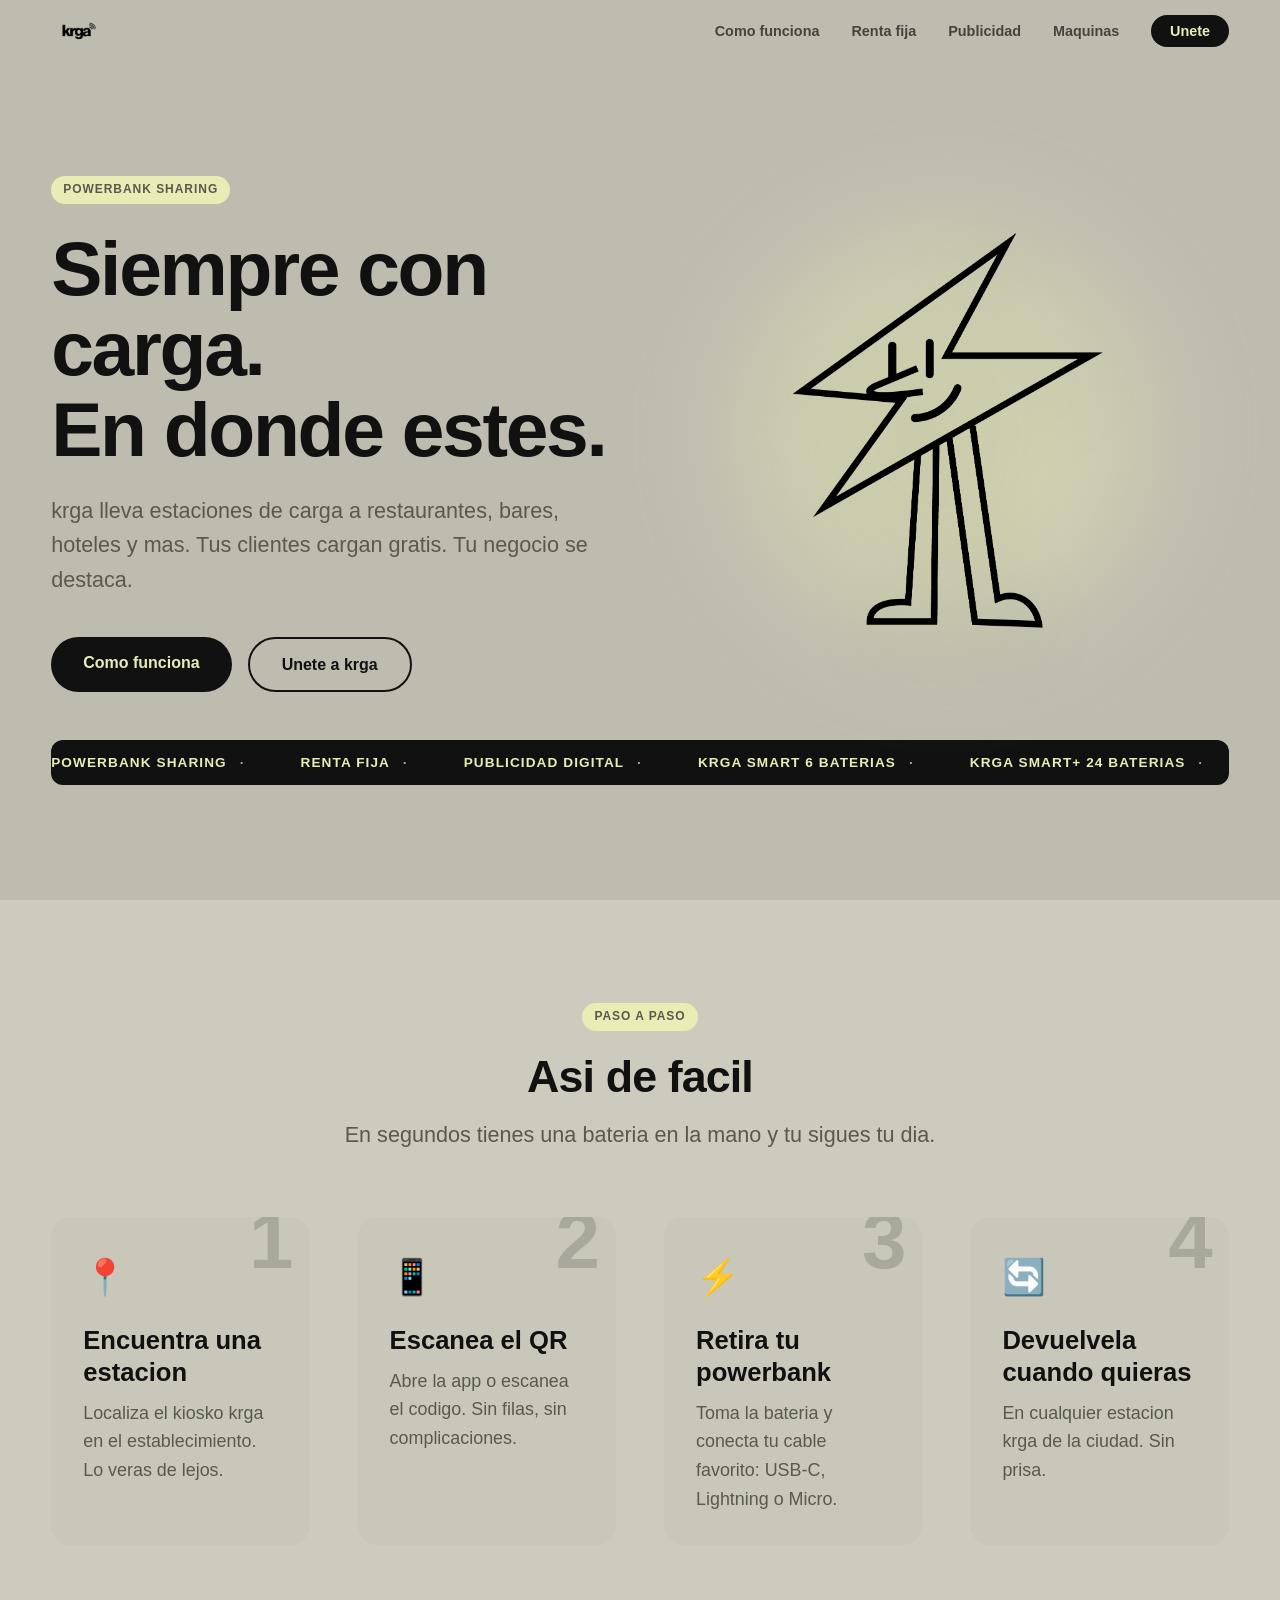
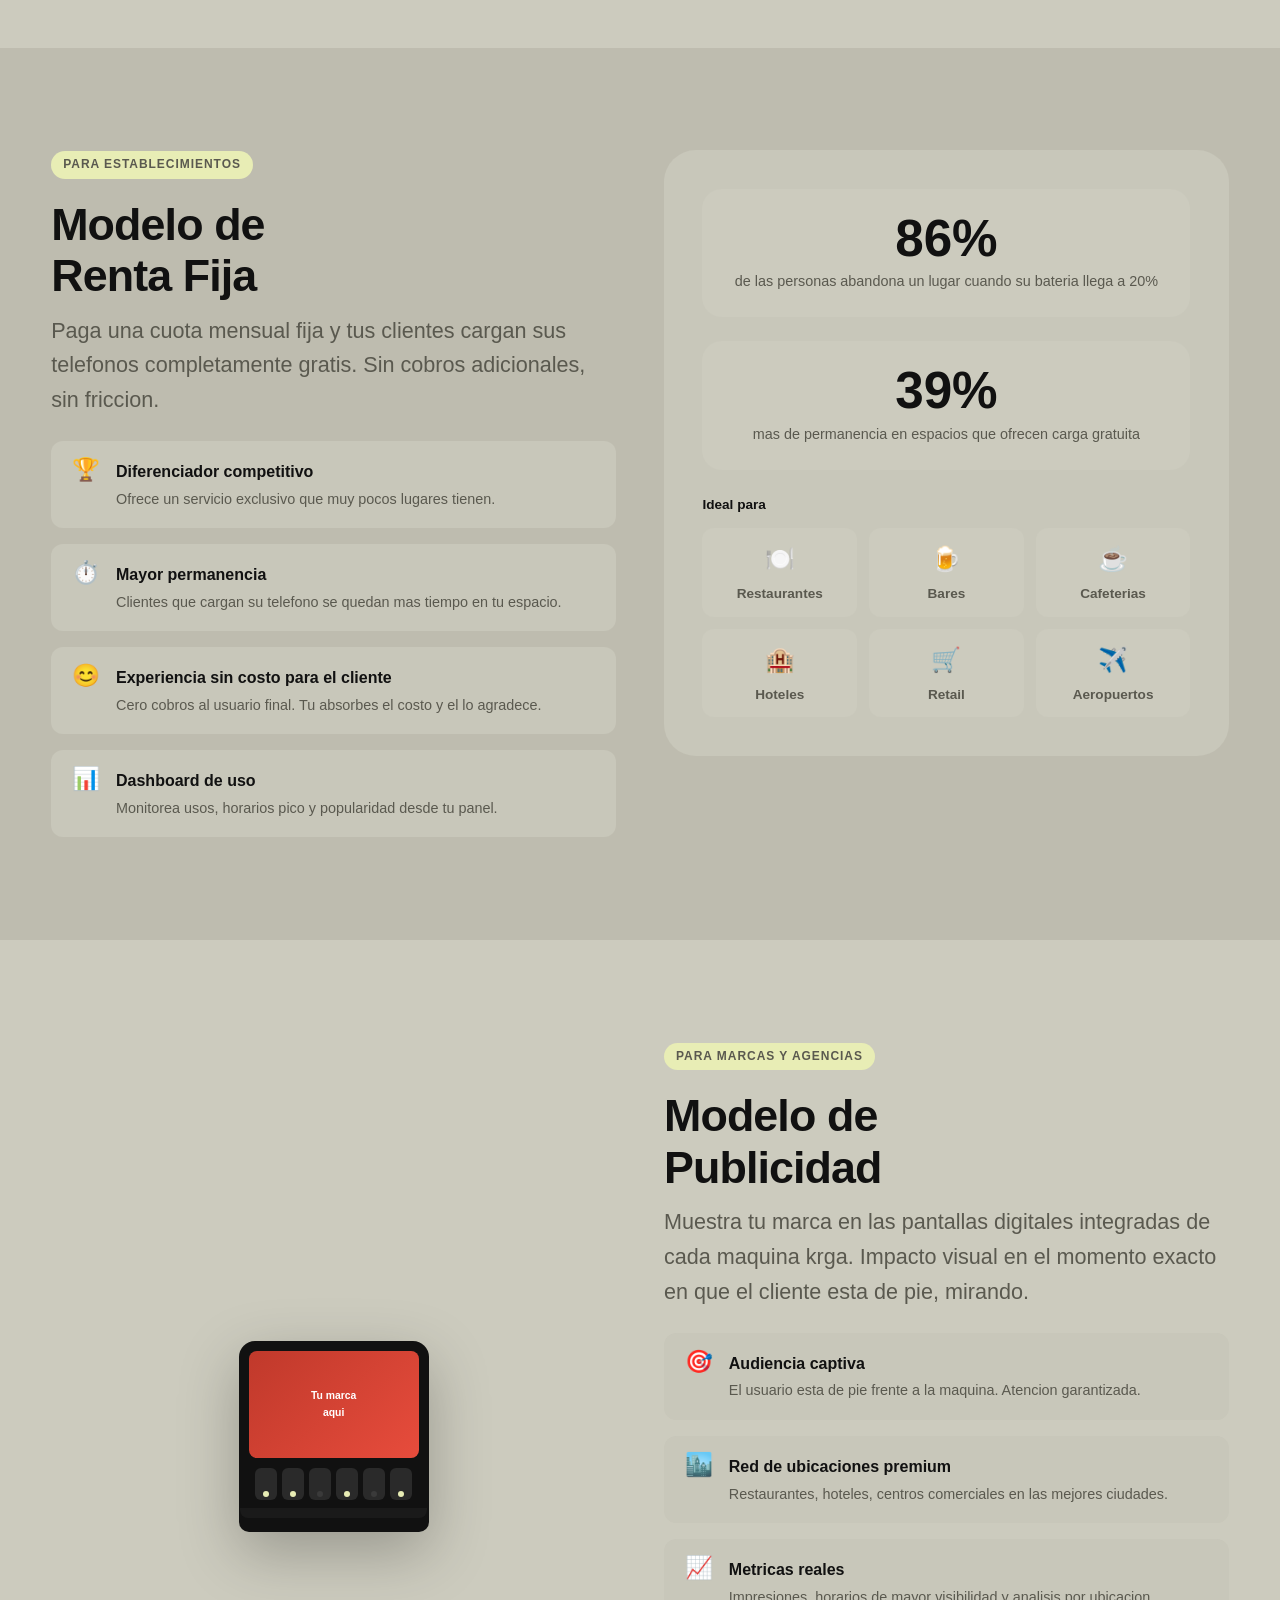
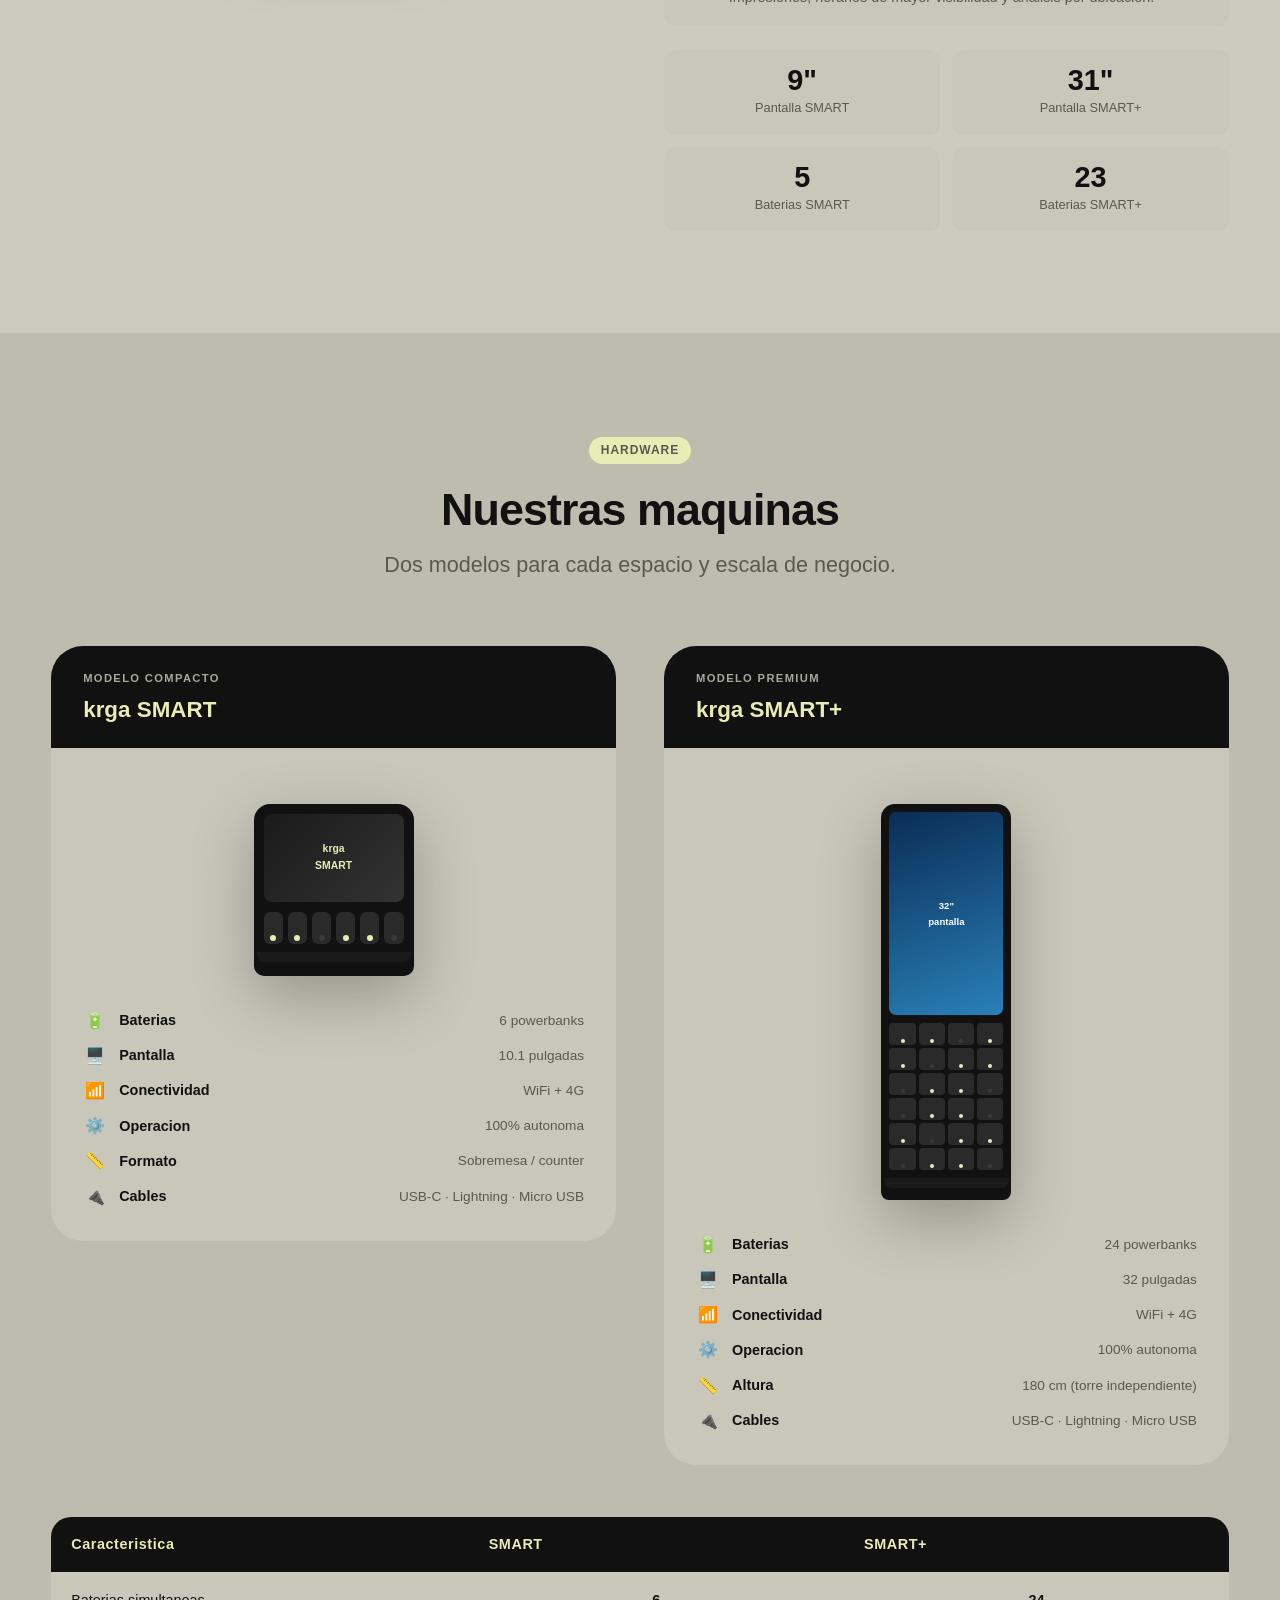
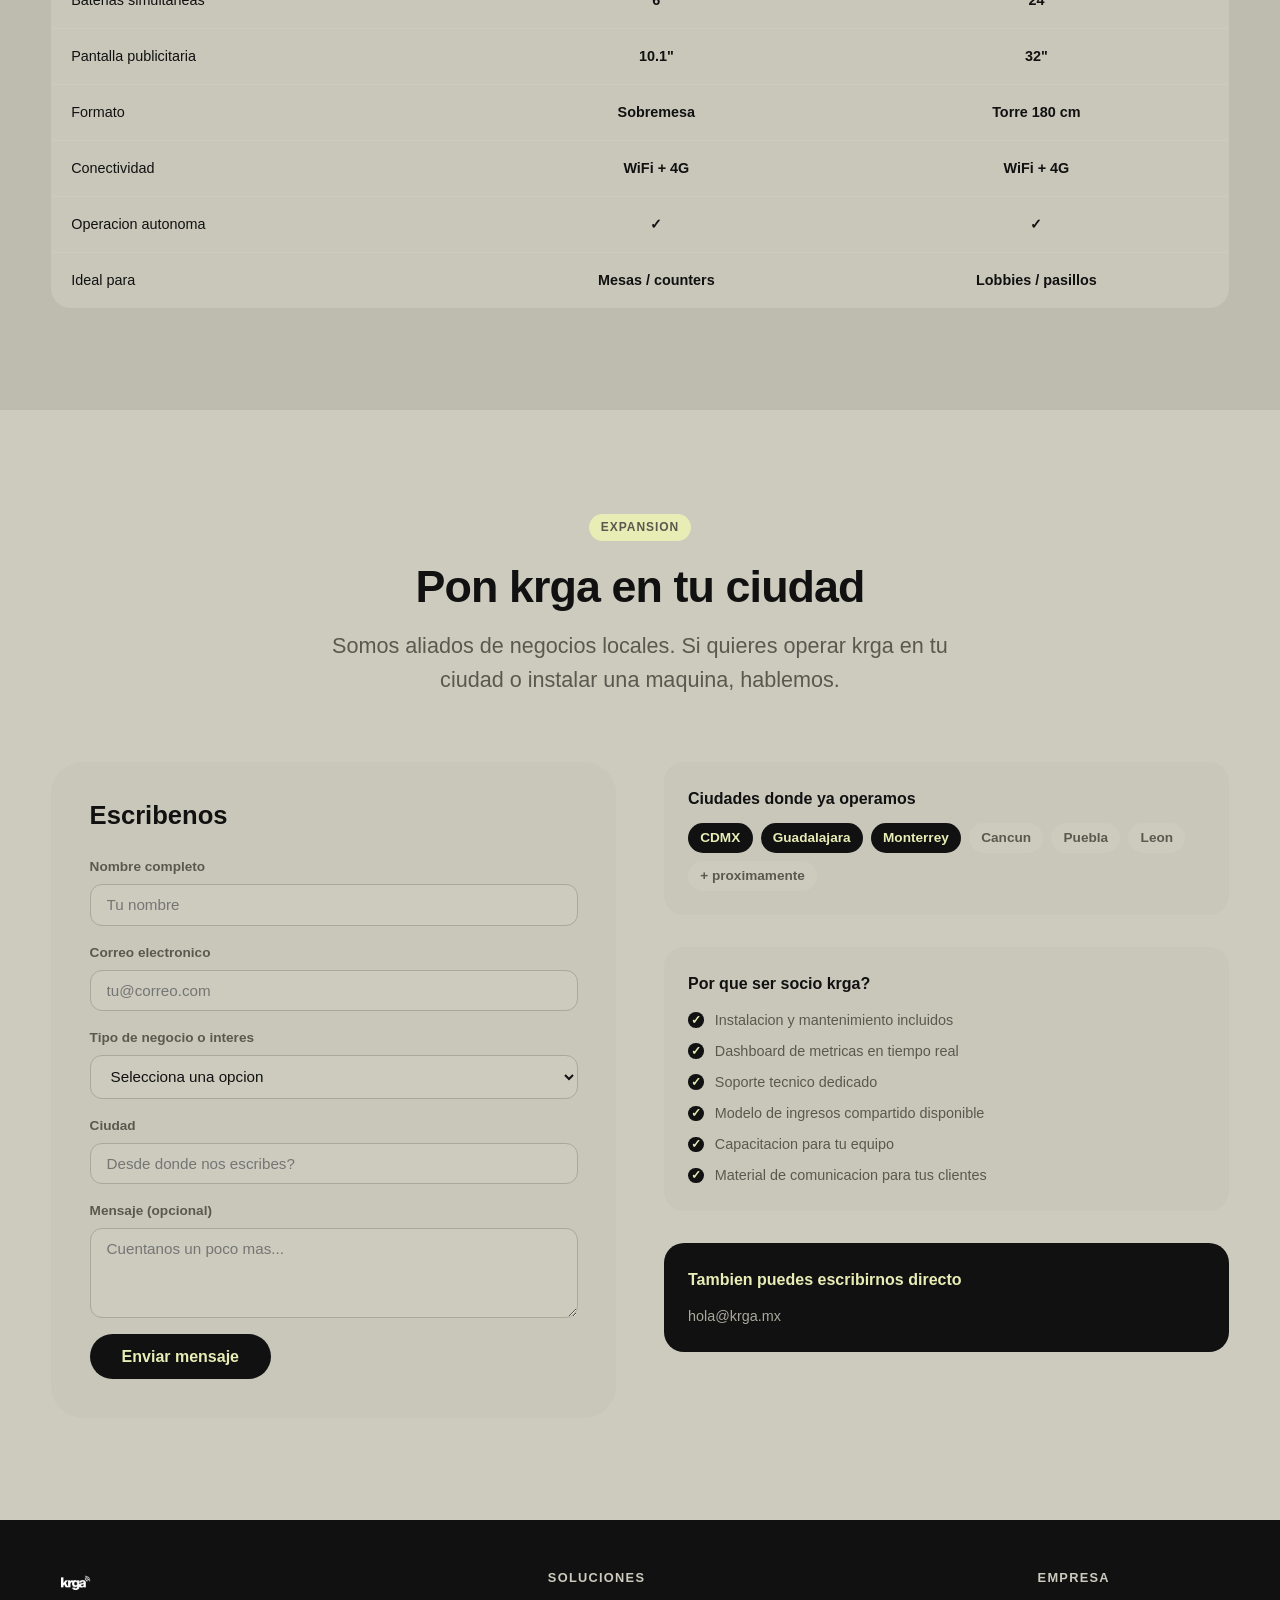
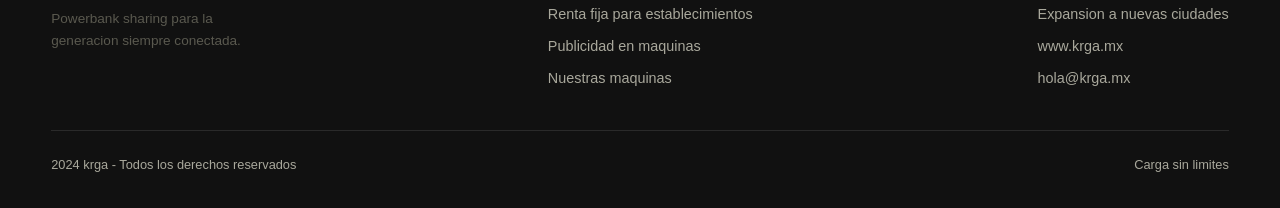
==== index.html @ fd37d7c6 "Initial launch: krga landing page with 6 sections Hero, Cómo funciona, Renta Fija, Publicidad, Máqui" ====
<!DOCTYPE html>
<html lang="es">
<head>
<meta charset="UTF-8">
<meta name="viewport" content="width=device-width, initial-scale=1.0">
<title>krga® — Carga sin límites</title>
<style>
/* ─── TOKENS ─────────────────────────────────────────── */
:root {
  --taupe:      #BEBCAF;
  --taupe-dk:   #A9A89C;
  --taupe-lt:   #CCCBBE;
  --taupe-card: #C8C7BA;
  --lime:       #E8EDB5;
  --black:      #111111;
  --white:      #FFFFFF;
  --muted:      #5A594F;

  --r-sm: 12px;
  --r-md: 20px;
  --r-lg: 32px;
  --gap:  clamp(1.5rem, 4vw, 3rem);
  --section-pad: clamp(4rem, 8vw, 8rem);
}

/* ─── RESET ──────────────────────────────────────────── */
*, *::before, *::after { box-sizing: border-box; margin: 0; padding: 0; }
html { scroll-behavior: smooth; }
body {
  font-family: 'Helvetica Neue', Arial, sans-serif;
  background: var(--taupe);
  color: var(--black);
  line-height: 1.6;
  overflow-x: hidden;
}
img { display: block; max-width: 100%; }
a  { color: inherit; text-decoration: none; }
ul { list-style: none; }

/* ─── TYPOGRAPHY ─────────────────────────────────────── */
h1 { font-size: clamp(2.6rem, 6vw, 5rem); font-weight: 900; letter-spacing: -0.03em; line-height: 1.05; }
h2 { font-size: clamp(1.8rem, 3.5vw, 3rem); font-weight: 800; letter-spacing: -0.02em; line-height: 1.15; }
h3 { font-size: clamp(1.2rem, 2vw, 1.6rem); font-weight: 700; line-height: 1.25; }
p  { font-size: clamp(1rem, 1.4vw, 1.15rem); color: var(--muted); }
.lead { font-size: clamp(1.1rem, 1.8vw, 1.35rem); color: var(--muted); max-width: 52ch; }

/* ─── UTILITIES ──────────────────────────────────────── */
.container { width: min(1180px, 92vw); margin-inline: auto; }
.tag {
  display: inline-block;
  padding: 0.35em 1em;
  border-radius: 999px;
  font-size: 0.75rem;
  font-weight: 700;
  letter-spacing: 0.08em;
  text-transform: uppercase;
  background: var(--lime);
  color: var(--muted);
  margin-bottom: 1.25rem;
}
.card {
  background: var(--taupe-card);
  border-radius: var(--r-md);
  padding: clamp(1.5rem, 3vw, 2.5rem);
}
.reveal {
  opacity: 0;
  transform: translateY(28px);
  transition: opacity .6s ease, transform .6s ease;
}
.reveal.visible { opacity: 1; transform: none; }

/* ─── NAVBAR ──────────────────────────────────────────── */
#nav {
  position: fixed; top: 0; left: 0; right: 0; z-index: 999;
  padding: 0.9rem 0;
  transition: background .35s, backdrop-filter .35s, box-shadow .35s;
}
#nav.scrolled {
  background: rgba(190, 188, 175, 0.85);
  backdrop-filter: blur(14px);
  box-shadow: 0 2px 20px rgba(0,0,0,.09);
}
.nav-inner {
  display: flex; align-items: center; justify-content: space-between;
}
.nav-logo img { height: 32px; }
.nav-links {
  display: flex; gap: 2rem; align-items: center;
}
.nav-links a {
  font-size: 0.9rem; font-weight: 600;
  color: var(--black); opacity: .7;
  transition: opacity .2s;
}
.nav-links a:hover { opacity: 1; }
.nav-cta {
  background: var(--black); color: var(--lime) !important;
  padding: 0.55em 1.3em; border-radius: 999px; opacity: 1 !important;
  transition: transform .2s, opacity .2s !important;
}
.nav-cta:hover { transform: scale(1.04); }
.hamburger {
  display: none; flex-direction: column; gap: 5px;
  cursor: pointer; padding: 6px; border: none; background: none;
}
.hamburger span {
  display: block; width: 24px; height: 2px;
  background: var(--black); border-radius: 2px;
  transition: transform .3s, opacity .3s;
}
.mobile-menu {
  display: none;
  position: fixed; inset: 0; z-index: 998;
  background: var(--taupe);
  flex-direction: column; align-items: center; justify-content: center;
  gap: 2rem;
}
.mobile-menu.open { display: flex; }
.mobile-menu a {
  font-size: 1.5rem; font-weight: 700;
  color: var(--black);
}

/* ─── SECTION BASE ────────────────────────────────────── */
section { padding: var(--section-pad) 0; }
section:nth-child(even) { background: var(--taupe-lt); }

/* ─── 1. HERO ─────────────────────────────────────────── */
#hero {
  min-height: 100dvh;
  display: flex; align-items: center;
  padding-top: calc(var(--section-pad) + 60px);
  padding-bottom: var(--section-pad);
  background: var(--taupe);
  position: relative; overflow: hidden;
}
.hero-grid {
  display: grid;
  grid-template-columns: 1fr 1fr;
  gap: var(--gap);
  align-items: center;
}
.hero-text .tag { margin-bottom: 1.5rem; }
.hero-text h1 { margin-bottom: 1.5rem; }
.hero-text .lead { margin-bottom: 2.5rem; }
.hero-ctas {
  display: flex; flex-wrap: wrap; gap: 1rem;
}
.btn-primary {
  background: var(--black); color: var(--lime);
  padding: 0.8em 2em; border-radius: 999px;
  font-weight: 700; font-size: 1rem;
  transition: transform .2s;
  cursor: pointer; border: none;
  display: inline-block;
}
.btn-primary:hover { transform: scale(1.04); }
.btn-outline {
  border: 2px solid var(--black); color: var(--black);
  padding: 0.8em 2em; border-radius: 999px;
  font-weight: 700; font-size: 1rem;
  transition: background .2s, color .2s;
  cursor: pointer; background: transparent;
  display: inline-block;
}
.btn-outline:hover { background: var(--black); color: var(--lime); }

/* hero visual */
.hero-visual {
  display: flex; align-items: center; justify-content: center;
  position: relative; min-height: 420px;
}
.hero-mascot {
  width: clamp(240px, 32vw, 380px);
  animation: machineBob 4s ease-in-out infinite;
  filter: drop-shadow(0 20px 40px rgba(0,0,0,.12));
  position: relative; z-index: 2;
}
@keyframes machineBob {
  0%, 100% { transform: translateY(0); }
  50%       { transform: translateY(-14px); }
}
.hero-blob {
  position: absolute;
  width: 400px; height: 400px;
  background: var(--lime);
  border-radius: 50%;
  opacity: .45;
  filter: blur(60px);
  animation: blobPulse 6s ease-in-out infinite;
}
@keyframes blobPulse {
  0%, 100% { transform: scale(1); }
  50%       { transform: scale(1.12); }
}

/* ticker */
.ticker-wrap {
  margin-top: 3rem;
  overflow: hidden;
  background: var(--black);
  border-radius: var(--r-sm);
  padding: 0.7rem 0;
}
.ticker-track {
  display: flex; gap: 3rem;
  white-space: nowrap;
  animation: tickerScroll 22s linear infinite;
}
@keyframes tickerScroll {
  from { transform: translateX(0); }
  to   { transform: translateX(-50%); }
}
.ticker-item {
  font-size: 0.85rem; font-weight: 700;
  color: var(--lime); letter-spacing: .08em; text-transform: uppercase;
  flex-shrink: 0;
}
.ticker-dot {
  color: var(--taupe-dk); margin: 0 0.5rem;
}

/* ─── 2. CÓMO FUNCIONA ────────────────────────────────── */
#como {
  background: var(--taupe-lt);
}
.section-header {
  text-align: center;
  margin-bottom: clamp(2.5rem, 5vw, 4rem);
}
.section-header h2 { margin-bottom: 1rem; }
.steps-grid {
  display: grid;
  grid-template-columns: repeat(auto-fit, minmax(220px, 1fr));
  gap: var(--gap);
}
.step-card {
  background: var(--taupe-card);
  border-radius: var(--r-md);
  padding: clamp(1.5rem, 2.5vw, 2.2rem);
  position: relative;
  overflow: hidden;
}
.step-num {
  font-size: 5rem; font-weight: 900;
  color: var(--taupe-dk);
  line-height: 1;
  position: absolute; top: -0.2em; right: 0.2em;
  user-select: none;
}
.step-icon {
  font-size: 2.2rem; margin-bottom: 1.25rem; position: relative; z-index: 1;
}
.step-card h3 { margin-bottom: 0.6rem; position: relative; z-index: 1; }
.step-card p  { position: relative; z-index: 1; }

/* ─── 3. RENTA FIJA ───────────────────────────────────── */
#renta {
  background: var(--taupe);
}
.model-layout {
  display: grid;
  grid-template-columns: 1fr 1fr;
  gap: var(--gap);
  align-items: start;
}
.model-benefits {
  display: flex; flex-direction: column; gap: 1rem;
  margin-top: 1.5rem;
}
.benefit-item {
  display: flex; align-items: flex-start; gap: 1rem;
  background: var(--taupe-card);
  border-radius: var(--r-sm);
  padding: 1.1rem 1.3rem;
}
.benefit-icon {
  font-size: 1.4rem; flex-shrink: 0; line-height: 1;
}
.benefit-item h4 { font-size: 1rem; font-weight: 700; margin-bottom: 0.2rem; }
.benefit-item p  { font-size: 0.9rem; }

.model-visual {
  background: var(--taupe-card);
  border-radius: var(--r-lg);
  padding: clamp(1.5rem, 3vw, 2.5rem);
  display: flex; flex-direction: column; gap: 1.5rem;
}
.model-stat {
  text-align: center;
  padding: 1.5rem;
  background: var(--taupe-lt);
  border-radius: var(--r-md);
}
.model-stat .stat-num {
  font-size: clamp(2.4rem, 4vw, 3.5rem);
  font-weight: 900;
  color: var(--black);
  line-height: 1;
  margin-bottom: 0.4rem;
}
.model-stat p { font-size: 0.9rem; }

.venue-logos {
  display: grid; grid-template-columns: repeat(3, 1fr); gap: 0.75rem;
}
.venue-chip {
  background: var(--taupe-lt);
  border-radius: var(--r-sm);
  padding: 0.75rem;
  text-align: center;
  font-size: 0.85rem;
  font-weight: 600;
  color: var(--muted);
}
.venue-chip span { display: block; font-size: 1.5rem; margin-bottom: 0.3rem; }

/* ─── 4. PUBLICIDAD ───────────────────────────────────── */
#publicidad {
  background: var(--taupe-lt);
}
.ad-model-grid {
  display: grid;
  grid-template-columns: 1fr 1fr;
  gap: var(--gap);
  align-items: center;
}

/* machine mockup */
.machine-mockup {
  position: relative;
  display: flex; justify-content: center; align-items: flex-end;
}
.machine-body-smart {
  width: 190px;
  background: var(--black);
  border-radius: 16px 16px 10px 10px;
  padding: 10px 10px 14px;
  box-shadow: 0 20px 60px rgba(0,0,0,.25);
  position: relative;
}
.machine-screen {
  background: #1a1a1a;
  border-radius: 8px;
  overflow: hidden;
  aspect-ratio: 16/10;
  position: relative;
  margin-bottom: 10px;
}
.machine-ad-slide {
  position: absolute; inset: 0;
  display: flex; align-items: center; justify-content: center;
  opacity: 0;
  transition: opacity .7s;
  font-size: 0.65rem;
  font-weight: 700;
  text-align: center;
  padding: 0.4rem;
  color: var(--white);
}
.machine-ad-slide.active { opacity: 1; }
.mad-0 { background: linear-gradient(135deg, #c0392b, #e74c3c); }
.mad-1 { background: linear-gradient(135deg, #1a4a78, #2980b9); }
.mad-2 { background: linear-gradient(135deg, #1a5c3a, #27ae60); }

.machine-slots-row {
  display: flex; gap: 5px; justify-content: center;
  margin-bottom: 8px;
}
.slot {
  width: 22px; height: 32px;
  background: #2a2a2a;
  border-radius: 6px;
  position: relative;
  overflow: hidden;
}
.slot::after {
  content: '';
  position: absolute; bottom: 3px; left: 50%; transform: translateX(-50%);
  width: 6px; height: 6px;
  background: #3a3a3a;
  border-radius: 50%;
  animation: slotBlink 2.4s ease-in-out infinite;
}
.slot.charged::after { background: var(--lime); }
@keyframes slotBlink {
  0%,100%{ opacity: 1; } 50%{ opacity: .3; }
}
.machine-base {
  width: 110%; margin-left: -5%;
  height: 10px; background: #1a1a1a;
  border-radius: 0 0 8px 8px;
}

.ad-benefits { display: flex; flex-direction: column; gap: 1rem; margin-top: 1.5rem; }

.reach-stats {
  display: grid; grid-template-columns: 1fr 1fr; gap: 0.75rem;
  margin-top: 1.5rem;
}
.reach-stat {
  background: var(--taupe-card);
  border-radius: var(--r-sm);
  padding: 1rem;
  text-align: center;
}
.reach-stat .rnum {
  font-size: 1.8rem; font-weight: 900;
  line-height: 1; margin-bottom: 0.2rem;
}
.reach-stat p { font-size: 0.8rem; }

/* ─── 5. MÁQUINAS ─────────────────────────────────────── */
#maquinas {
  background: var(--taupe);
}
.machines-intro {
  text-align: center;
  margin-bottom: clamp(2.5rem, 5vw, 4.5rem);
}
.machines-grid {
  display: grid;
  grid-template-columns: 1fr 1fr;
  gap: var(--gap);
  align-items: start;
}
.machine-card {
  background: var(--taupe-card);
  border-radius: var(--r-lg);
  overflow: hidden;
}
.machine-card-header {
  background: var(--black);
  color: var(--lime);
  padding: 1.5rem 2rem;
}
.machine-card-header .model-tag {
  font-size: 0.7rem; font-weight: 700; letter-spacing: .12em;
  text-transform: uppercase; color: var(--taupe-dk);
  margin-bottom: 0.5rem; display: block;
}
.machine-card-header h3 { color: var(--lime); font-size: 1.4rem; }
.machine-card-body {
  padding: clamp(1.5rem, 2.5vw, 2rem);
}
.machine-visual-area {
  display: flex; justify-content: center; padding: 1.5rem 0;
}

/* SMART+ tall machine mockup */
.machine-body-smart-plus {
  width: 130px;
  background: var(--black);
  border-radius: 14px 14px 8px 8px;
  padding: 8px 8px 12px;
  box-shadow: 0 20px 60px rgba(0,0,0,.25);
  position: relative;
}
.machine-screen-lg {
  background: #1a1a1a;
  border-radius: 7px;
  overflow: hidden;
  aspect-ratio: 9/16;
  position: relative;
  margin-bottom: 8px;
}
.sp-ad-slide {
  position: absolute; inset: 0;
  display: flex; align-items: center; justify-content: center;
  opacity: 0;
  transition: opacity .7s;
  font-size: 0.6rem;
  font-weight: 700;
  text-align: center;
  padding: 0.5rem;
  color: var(--white);
}
.sp-ad-slide.active { opacity: 1; }
.sp-ad-0 { background: linear-gradient(160deg, #8B0000, #e74c3c); }
.sp-ad-1 { background: linear-gradient(160deg, #0a2d55, #2980b9); }
.sp-ad-2 { background: linear-gradient(160deg, #1a5c3a, #27ae60); }

.machine-slots-grid {
  display: grid; grid-template-columns: repeat(4, 1fr); gap: 3px;
  margin-bottom: 8px;
}
.slot-sm {
  height: 22px;
  background: #2a2a2a;
  border-radius: 4px;
  position: relative; overflow: hidden;
}
.slot-sm::after {
  content: '';
  position: absolute; bottom: 2px; left: 50%; transform: translateX(-50%);
  width: 4px; height: 4px;
  background: #3a3a3a;
  border-radius: 50%;
  animation: slotBlink 2.4s ease-in-out infinite;
  animation-delay: calc(var(--i, 0) * 0.15s);
}
.slot-sm.charged::after { background: var(--lime); }

.specs-list {
  display: flex; flex-direction: column; gap: 0.6rem; margin-top: 0.5rem;
}
.spec-row {
  display: flex; align-items: center; gap: 0.75rem;
  font-size: 0.9rem;
}
.spec-icon { font-size: 1rem; flex-shrink: 0; width: 1.5rem; text-align: center; }
.spec-label { font-weight: 600; color: var(--black); }
.spec-val   { color: var(--muted); margin-left: auto; font-size: 0.85rem; font-weight: 500; }

.compare-table {
  margin-top: clamp(2rem, 4vw, 3.5rem);
  background: var(--taupe-card);
  border-radius: var(--r-md);
  overflow: hidden;
}
.compare-table table {
  width: 100%; border-collapse: collapse;
}
.compare-table th, .compare-table td {
  padding: 1rem 1.25rem;
  text-align: left;
  font-size: 0.9rem;
  border-bottom: 1px solid var(--taupe-lt);
}
.compare-table th {
  background: var(--black); color: var(--lime);
  font-weight: 700; letter-spacing: .04em;
}
.compare-table tr:last-child td { border-bottom: none; }
.compare-table td:not(:first-child) { text-align: center; font-weight: 600; }

/* ─── 6. TU CIUDAD ────────────────────────────────────── */
#ciudad {
  background: var(--taupe-lt);
}
.ciudad-layout {
  display: grid;
  grid-template-columns: 1fr 1fr;
  gap: var(--gap);
  align-items: start;
}
.contact-form {
  background: var(--taupe-card);
  border-radius: var(--r-lg);
  padding: clamp(1.5rem, 3vw, 2.5rem);
  display: flex; flex-direction: column; gap: 1rem;
}
.contact-form h3 { margin-bottom: 0.5rem; }
.form-group { display: flex; flex-direction: column; gap: 0.4rem; }
.form-group label { font-size: 0.85rem; font-weight: 600; color: var(--muted); }
.form-group input,
.form-group select,
.form-group textarea {
  background: var(--taupe-lt);
  border: 1.5px solid var(--taupe-dk);
  border-radius: var(--r-sm);
  padding: 0.7rem 1rem;
  font-size: 0.95rem;
  color: var(--black);
  font-family: inherit;
  transition: border-color .2s;
  outline: none;
  width: 100%;
}
.form-group input:focus,
.form-group select:focus,
.form-group textarea:focus { border-color: var(--black); }
.form-group textarea { resize: vertical; min-height: 90px; }
.form-submit {
  background: var(--black); color: var(--lime);
  border: none; border-radius: 999px;
  padding: 0.85em 2em; font-size: 1rem; font-weight: 700;
  cursor: pointer; transition: transform .2s; align-self: flex-start;
}
.form-submit:hover { transform: scale(1.04); }
.form-success {
  display: none;
  text-align: center; padding: 2rem 1rem;
}
.form-success .check { font-size: 3rem; margin-bottom: 1rem; }
.form-success h3 { margin-bottom: 0.5rem; }

.ciudad-info { display: flex; flex-direction: column; gap: 2rem; }
.info-card {
  background: var(--taupe-card);
  border-radius: var(--r-md);
  padding: 1.5rem;
}
.info-card h4 { font-size: 1rem; font-weight: 700; margin-bottom: 0.75rem; }
.city-chips {
  display: flex; flex-wrap: wrap; gap: 0.5rem;
}
.city-chip {
  background: var(--taupe-lt);
  border-radius: 999px;
  padding: 0.3em 0.9em;
  font-size: 0.85rem; font-weight: 600;
  color: var(--muted);
}
.city-chip.active {
  background: var(--black); color: var(--lime);
}
.partner-perks {
  display: flex; flex-direction: column; gap: 0.5rem;
}
.perk {
  display: flex; align-items: center; gap: 0.7rem;
  font-size: 0.9rem; font-weight: 500; color: var(--muted);
}
.perk::before {
  content: '\2713';
  background: var(--black); color: var(--lime);
  width: 1.3em; height: 1.3em;
  border-radius: 50%;
  display: flex; align-items: center; justify-content: center;
  font-size: 0.75rem; font-weight: 800;
  flex-shrink: 0;
}

/* ─── FOOTER ──────────────────────────────────────────── */
footer {
  background: var(--black);
  color: var(--taupe-dk);
  padding: 3rem 0 2rem;
}
.footer-inner {
  display: flex; flex-wrap: wrap;
  justify-content: space-between;
  align-items: flex-start;
  gap: 2rem;
}
.footer-logo img { height: 28px; filter: invert(1); margin-bottom: 0.75rem; }
.footer-logo p { font-size: 0.85rem; max-width: 28ch; }
.footer-links h5 {
  font-size: 0.8rem; font-weight: 700;
  letter-spacing: .1em; text-transform: uppercase;
  color: var(--taupe-lt); margin-bottom: 0.75rem;
}
.footer-links ul { display: flex; flex-direction: column; gap: 0.4rem; }
.footer-links a { font-size: 0.9rem; transition: color .2s; }
.footer-links a:hover { color: var(--lime); }
.footer-bottom {
  margin-top: 2.5rem;
  padding-top: 1.5rem;
  border-top: 1px solid #2a2a2a;
  display: flex; justify-content: space-between; align-items: center;
  flex-wrap: wrap; gap: 0.5rem;
  font-size: 0.8rem;
}

/* ─── RESPONSIVE ──────────────────────────────────────── */
@media (max-width: 960px) {
  .hero-grid,
  .model-layout,
  .ad-model-grid,
  .machines-grid,
  .ciudad-layout { grid-template-columns: 1fr; }
  .hero-visual { order: -1; min-height: 300px; }
  .nav-links { display: none; }
  .hamburger { display: flex; }
}

@media (max-width: 560px) {
  .steps-grid { grid-template-columns: 1fr; }
  .reach-stats { grid-template-columns: 1fr; }
  .venue-logos { grid-template-columns: repeat(2, 1fr); }
  .compare-table th, .compare-table td { padding: 0.75rem; font-size: 0.8rem; }
  .footer-inner { flex-direction: column; }
  .footer-bottom { flex-direction: column; align-items: flex-start; }
}
</style>
</head>
<body>

<!-- ══ NAVBAR ══ -->
<nav id="nav">
  <div class="container nav-inner">
    <a class="nav-logo" href="#hero">
      <img src="assets/logo-black.png" alt="krga">
    </a>
    <ul class="nav-links">
      <li><a href="#como">Como funciona</a></li>
      <li><a href="#renta">Renta fija</a></li>
      <li><a href="#publicidad">Publicidad</a></li>
      <li><a href="#maquinas">Maquinas</a></li>
      <li><a href="#ciudad" class="nav-cta">Unete</a></li>
    </ul>
    <button class="hamburger" id="hamburger" aria-label="Menu">
      <span></span><span></span><span></span>
    </button>
  </div>
</nav>

<!-- Mobile menu -->
<div class="mobile-menu" id="mobileMenu">
  <a href="#como"       onclick="closeMobile()">Como funciona</a>
  <a href="#renta"      onclick="closeMobile()">Renta fija</a>
  <a href="#publicidad" onclick="closeMobile()">Publicidad</a>
  <a href="#maquinas"   onclick="closeMobile()">Maquinas</a>
  <a href="#ciudad"     onclick="closeMobile()">Unete</a>
</div>

<!-- ══ 1. HERO ══ -->
<section id="hero">
  <div class="container">
    <div class="hero-grid">
      <div class="hero-text reveal">
        <span class="tag">Powerbank Sharing</span>
        <h1>Siempre con carga.<br>En donde estes.</h1>
        <p class="lead">
          krga lleva estaciones de carga a restaurantes, bares, hoteles y mas.
          Tus clientes cargan gratis. Tu negocio se destaca.
        </p>
        <div class="hero-ctas">
          <a href="#como" class="btn-primary">Como funciona</a>
          <a href="#ciudad" class="btn-outline">Unete a krga</a>
        </div>
      </div>
      <div class="hero-visual reveal">
        <div class="hero-blob"></div>
        <img class="hero-mascot" src="assets/monito-bolt.png" alt="krga mascot" onerror="this.style.display='none'">
      </div>
    </div>

    <div class="ticker-wrap reveal">
      <div class="ticker-track" id="tickerTrack"></div>
    </div>
  </div>
</section>

<!-- ══ 2. COMO FUNCIONA ══ -->
<section id="como">
  <div class="container">
    <div class="section-header reveal">
      <span class="tag">Paso a paso</span>
      <h2>Asi de facil</h2>
      <p class="lead" style="margin: 0.75rem auto 0;">En segundos tienes una bateria en la mano y tu sigues tu dia.</p>
    </div>

    <div class="steps-grid">
      <div class="step-card reveal">
        <div class="step-num">1</div>
        <div class="step-icon">&#x1F4CD;</div>
        <h3>Encuentra una estacion</h3>
        <p>Localiza el kiosko krga en el establecimiento. Lo veras de lejos.</p>
      </div>
      <div class="step-card reveal">
        <div class="step-num">2</div>
        <div class="step-icon">&#x1F4F1;</div>
        <h3>Escanea el QR</h3>
        <p>Abre la app o escanea el codigo. Sin filas, sin complicaciones.</p>
      </div>
      <div class="step-card reveal">
        <div class="step-num">3</div>
        <div class="step-icon">&#x26A1;</div>
        <h3>Retira tu powerbank</h3>
        <p>Toma la bateria y conecta tu cable favorito: USB-C, Lightning o Micro.</p>
      </div>
      <div class="step-card reveal">
        <div class="step-num">4</div>
        <div class="step-icon">&#x1F504;</div>
        <h3>Devuelvela cuando quieras</h3>
        <p>En cualquier estacion krga de la ciudad. Sin prisa.</p>
      </div>
    </div>
  </div>
</section>

<!-- ══ 3. RENTA FIJA ══ -->
<section id="renta">
  <div class="container">
    <div class="model-layout">
      <div class="reveal">
        <span class="tag">Para establecimientos</span>
        <h2>Modelo de<br>Renta Fija</h2>
        <p class="lead" style="margin-top: 0.75rem;">
          Paga una cuota mensual fija y tus clientes cargan sus telefonos completamente gratis.
          Sin cobros adicionales, sin friccion.
        </p>

        <div class="model-benefits">
          <div class="benefit-item">
            <div class="benefit-icon">&#x1F3C6;</div>
            <div>
              <h4>Diferenciador competitivo</h4>
              <p>Ofrece un servicio exclusivo que muy pocos lugares tienen.</p>
            </div>
          </div>
          <div class="benefit-item">
            <div class="benefit-icon">&#x23F1;&#xFE0F;</div>
            <div>
              <h4>Mayor permanencia</h4>
              <p>Clientes que cargan su telefono se quedan mas tiempo en tu espacio.</p>
            </div>
          </div>
          <div class="benefit-item">
            <div class="benefit-icon">&#x1F60A;</div>
            <div>
              <h4>Experiencia sin costo para el cliente</h4>
              <p>Cero cobros al usuario final. Tu absorbes el costo y el lo agradece.</p>
            </div>
          </div>
          <div class="benefit-item">
            <div class="benefit-icon">&#x1F4CA;</div>
            <div>
              <h4>Dashboard de uso</h4>
              <p>Monitorea usos, horarios pico y popularidad desde tu panel.</p>
            </div>
          </div>
        </div>
      </div>

      <div class="reveal">
        <div class="model-visual">
          <div class="model-stat">
            <div class="stat-num"><span class="counter" data-target="87" data-suf="%">0%</span></div>
            <p>de las personas abandona un lugar cuando su bateria llega a 20%</p>
          </div>
          <div class="model-stat">
            <div class="stat-num"><span class="counter" data-target="40" data-suf="%">0%</span></div>
            <p>mas de permanencia en espacios que ofrecen carga gratuita</p>
          </div>
          <div>
            <p style="font-size:.85rem; font-weight:700; margin-bottom:.75rem; color:var(--black);">Ideal para</p>
            <div class="venue-logos">
              <div class="venue-chip"><span>&#x1F37D;&#xFE0F;</span>Restaurantes</div>
              <div class="venue-chip"><span>&#x1F37A;</span>Bares</div>
              <div class="venue-chip"><span>&#x2615;</span>Cafeterias</div>
              <div class="venue-chip"><span>&#x1F3E8;</span>Hoteles</div>
              <div class="venue-chip"><span>&#x1F6D2;</span>Retail</div>
              <div class="venue-chip"><span>&#x2708;&#xFE0F;</span>Aeropuertos</div>
            </div>
          </div>
        </div>
      </div>
    </div>
  </div>
</section>

<!-- ══ 4. PUBLICIDAD ══ -->
<section id="publicidad">
  <div class="container">
    <div class="ad-model-grid">
      <div class="reveal" style="display:flex; justify-content:center; padding: 2rem 0;">
        <div class="machine-mockup">
          <div class="machine-body-smart">
            <div class="machine-screen">
              <div class="machine-ad-slide mad-0 active">
                <span>Tu marca<br>aqui</span>
              </div>
              <div class="machine-ad-slide mad-1">
                <span>Alcanza<br>miles</span>
              </div>
              <div class="machine-ad-slide mad-2">
                <span>Alto<br>impacto</span>
              </div>
            </div>
            <div class="machine-slots-row">
              <div class="slot charged"></div>
              <div class="slot charged"></div>
              <div class="slot"></div>
              <div class="slot charged"></div>
              <div class="slot"></div>
              <div class="slot charged"></div>
            </div>
            <div class="machine-base"></div>
          </div>
        </div>
      </div>

      <div class="reveal">
        <span class="tag">Para marcas y agencias</span>
        <h2>Modelo de<br>Publicidad</h2>
        <p class="lead" style="margin-top: 0.75rem;">
          Muestra tu marca en las pantallas digitales integradas de cada maquina krga.
          Impacto visual en el momento exacto en que el cliente esta de pie, mirando.
        </p>

        <div class="ad-benefits">
          <div class="benefit-item">
            <div class="benefit-icon">&#x1F3AF;</div>
            <div>
              <h4>Audiencia captiva</h4>
              <p>El usuario esta de pie frente a la maquina. Atencion garantizada.</p>
            </div>
          </div>
          <div class="benefit-item">
            <div class="benefit-icon">&#x1F3D9;&#xFE0F;</div>
            <div>
              <h4>Red de ubicaciones premium</h4>
              <p>Restaurantes, hoteles, centros comerciales en las mejores ciudades.</p>
            </div>
          </div>
          <div class="benefit-item">
            <div class="benefit-icon">&#x1F4C8;</div>
            <div>
              <h4>Metricas reales</h4>
              <p>Impresiones, horarios de mayor visibilidad y analisis por ubicacion.</p>
            </div>
          </div>
        </div>

        <div class="reach-stats">
          <div class="reach-stat">
            <div class="rnum"><span class="counter" data-target="10" data-suf='"'>0"</span></div>
            <p>Pantalla SMART</p>
          </div>
          <div class="reach-stat">
            <div class="rnum"><span class="counter" data-target="32" data-suf='"'>0"</span></div>
            <p>Pantalla SMART+</p>
          </div>
          <div class="reach-stat">
            <div class="rnum"><span class="counter" data-target="6">0</span></div>
            <p>Baterias SMART</p>
          </div>
          <div class="reach-stat">
            <div class="rnum"><span class="counter" data-target="24">0</span></div>
            <p>Baterias SMART+</p>
          </div>
        </div>
      </div>
    </div>
  </div>
</section>

<!-- ══ 5. MAQUINAS ══ -->
<section id="maquinas">
  <div class="container">
    <div class="machines-intro reveal">
      <span class="tag">Hardware</span>
      <h2>Nuestras maquinas</h2>
      <p class="lead" style="margin: 0.75rem auto 0;">
        Dos modelos para cada espacio y escala de negocio.
      </p>
    </div>

    <div class="machines-grid">

      <!-- SMART -->
      <div class="machine-card reveal">
        <div class="machine-card-header">
          <span class="model-tag">Modelo compacto</span>
          <h3>krga SMART</h3>
        </div>
        <div class="machine-card-body">
          <div class="machine-visual-area">
            <div class="machine-body-smart" style="width:160px;">
              <div class="machine-screen">
                <div class="machine-ad-slide sp-a0 active" style="background:linear-gradient(135deg,#1a1a1a,#333);">
                  <span style="color:var(--lime);">krga<br>SMART</span>
                </div>
                <div class="machine-ad-slide sp-a1" style="background:linear-gradient(135deg,#0a2d55,#2980b9);">
                  <span>10.1"<br>pantalla</span>
                </div>
                <div class="machine-ad-slide sp-a2" style="background:linear-gradient(135deg,#1a5c3a,#27ae60);">
                  <span>6<br>baterias</span>
                </div>
              </div>
              <div class="machine-slots-row">
                <div class="slot charged"></div>
                <div class="slot charged"></div>
                <div class="slot"></div>
                <div class="slot charged"></div>
                <div class="slot charged"></div>
                <div class="slot"></div>
              </div>
              <div class="machine-base"></div>
            </div>
          </div>

          <div class="specs-list">
            <div class="spec-row">
              <span class="spec-icon">&#x1F50B;</span>
              <span class="spec-label">Baterias</span>
              <span class="spec-val">6 powerbanks</span>
            </div>
            <div class="spec-row">
              <span class="spec-icon">&#x1F5A5;&#xFE0F;</span>
              <span class="spec-label">Pantalla</span>
              <span class="spec-val">10.1 pulgadas</span>
            </div>
            <div class="spec-row">
              <span class="spec-icon">&#x1F4F6;</span>
              <span class="spec-label">Conectividad</span>
              <span class="spec-val">WiFi + 4G</span>
            </div>
            <div class="spec-row">
              <span class="spec-icon">&#x2699;&#xFE0F;</span>
              <span class="spec-label">Operacion</span>
              <span class="spec-val">100% autonoma</span>
            </div>
            <div class="spec-row">
              <span class="spec-icon">&#x1F4CF;</span>
              <span class="spec-label">Formato</span>
              <span class="spec-val">Sobremesa / counter</span>
            </div>
            <div class="spec-row">
              <span class="spec-icon">&#x1F50C;</span>
              <span class="spec-label">Cables</span>
              <span class="spec-val">USB-C · Lightning · Micro USB</span>
            </div>
          </div>
        </div>
      </div>

      <!-- SMART+ -->
      <div class="machine-card reveal">
        <div class="machine-card-header">
          <span class="model-tag">Modelo premium</span>
          <h3>krga SMART+</h3>
        </div>
        <div class="machine-card-body">
          <div class="machine-visual-area">
            <div class="machine-body-smart-plus">
              <div class="machine-screen-lg">
                <div class="sp-ad-slide sp-ad-0 active">
                  <span>krga<br>SMART+</span>
                </div>
                <div class="sp-ad-slide sp-ad-1">
                  <span>32"<br>pantalla</span>
                </div>
                <div class="sp-ad-slide sp-ad-2">
                  <span>24<br>baterias</span>
                </div>
              </div>
              <div class="machine-slots-grid">
                <div class="slot-sm charged" style="--i:0"></div>
                <div class="slot-sm charged" style="--i:1"></div>
                <div class="slot-sm" style="--i:2"></div>
                <div class="slot-sm charged" style="--i:3"></div>
                <div class="slot-sm charged" style="--i:4"></div>
                <div class="slot-sm" style="--i:5"></div>
                <div class="slot-sm charged" style="--i:6"></div>
                <div class="slot-sm charged" style="--i:7"></div>
                <div class="slot-sm" style="--i:8"></div>
                <div class="slot-sm charged" style="--i:9"></div>
                <div class="slot-sm charged" style="--i:10"></div>
                <div class="slot-sm" style="--i:11"></div>
                <div class="slot-sm" style="--i:12"></div>
                <div class="slot-sm charged" style="--i:13"></div>
                <div class="slot-sm charged" style="--i:14"></div>
                <div class="slot-sm" style="--i:15"></div>
                <div class="slot-sm charged" style="--i:16"></div>
                <div class="slot-sm" style="--i:17"></div>
                <div class="slot-sm charged" style="--i:18"></div>
                <div class="slot-sm charged" style="--i:19"></div>
                <div class="slot-sm" style="--i:20"></div>
                <div class="slot-sm charged" style="--i:21"></div>
                <div class="slot-sm charged" style="--i:22"></div>
                <div class="slot-sm" style="--i:23"></div>
              </div>
              <div class="machine-base"></div>
            </div>
          </div>

          <div class="specs-list">
            <div class="spec-row">
              <span class="spec-icon">&#x1F50B;</span>
              <span class="spec-label">Baterias</span>
              <span class="spec-val">24 powerbanks</span>
            </div>
            <div class="spec-row">
              <span class="spec-icon">&#x1F5A5;&#xFE0F;</span>
              <span class="spec-label">Pantalla</span>
              <span class="spec-val">32 pulgadas</span>
            </div>
            <div class="spec-row">
              <span class="spec-icon">&#x1F4F6;</span>
              <span class="spec-label">Conectividad</span>
              <span class="spec-val">WiFi + 4G</span>
            </div>
            <div class="spec-row">
              <span class="spec-icon">&#x2699;&#xFE0F;</span>
              <span class="spec-label">Operacion</span>
              <span class="spec-val">100% autonoma</span>
            </div>
            <div class="spec-row">
              <span class="spec-icon">&#x1F4CF;</span>
              <span class="spec-label">Altura</span>
              <span class="spec-val">180 cm (torre independiente)</span>
            </div>
            <div class="spec-row">
              <span class="spec-icon">&#x1F50C;</span>
              <span class="spec-label">Cables</span>
              <span class="spec-val">USB-C · Lightning · Micro USB</span>
            </div>
          </div>
        </div>
      </div>

    </div><!-- /machines-grid -->

    <div class="compare-table reveal">
      <table>
        <thead>
          <tr>
            <th>Caracteristica</th>
            <th>SMART</th>
            <th>SMART+</th>
          </tr>
        </thead>
        <tbody>
          <tr><td>Baterias simultaneas</td><td>6</td><td>24</td></tr>
          <tr><td>Pantalla publicitaria</td><td>10.1"</td><td>32"</td></tr>
          <tr><td>Formato</td><td>Sobremesa</td><td>Torre 180 cm</td></tr>
          <tr><td>Conectividad</td><td>WiFi + 4G</td><td>WiFi + 4G</td></tr>
          <tr><td>Operacion autonoma</td><td>&#x2713;</td><td>&#x2713;</td></tr>
          <tr><td>Ideal para</td><td>Mesas / counters</td><td>Lobbies / pasillos</td></tr>
        </tbody>
      </table>
    </div>
  </div>
</section>

<!-- ══ 6. TU CIUDAD ══ -->
<section id="ciudad">
  <div class="container">
    <div class="section-header reveal">
      <span class="tag">Expansion</span>
      <h2>Pon krga en tu ciudad</h2>
      <p class="lead" style="margin: 0.75rem auto 0;">
        Somos aliados de negocios locales. Si quieres operar krga en tu ciudad o instalar una maquina, hablemos.
      </p>
    </div>

    <div class="ciudad-layout">
      <div class="reveal">
        <div class="contact-form" id="contactForm">
          <h3>Escribenos</h3>
          <div class="form-group">
            <label for="f-name">Nombre completo</label>
            <input type="text" id="f-name" placeholder="Tu nombre">
          </div>
          <div class="form-group">
            <label for="f-email">Correo electronico</label>
            <input type="email" id="f-email" placeholder="tu@correo.com">
          </div>
          <div class="form-group">
            <label for="f-biz">Tipo de negocio o interes</label>
            <select id="f-biz">
              <option value="">Selecciona una opcion</option>
              <option>Restaurante / Bar</option>
              <option>Hotel</option>
              <option>Centro comercial</option>
              <option>Operador de ciudad</option>
              <option>Marca / Anunciante</option>
              <option>Otro</option>
            </select>
          </div>
          <div class="form-group">
            <label for="f-city">Ciudad</label>
            <input type="text" id="f-city" placeholder="Desde donde nos escribes?">
          </div>
          <div class="form-group">
            <label for="f-msg">Mensaje (opcional)</label>
            <textarea id="f-msg" placeholder="Cuentanos un poco mas..."></textarea>
          </div>
          <button class="form-submit" onclick="submitForm()">Enviar mensaje</button>
        </div>
        <div class="form-success" id="formSuccess">
          <div class="check">&#x2705;</div>
          <h3>Mensaje recibido!</h3>
          <p>Nos pondremos en contacto contigo muy pronto.</p>
        </div>
      </div>

      <div class="ciudad-info reveal">
        <div class="info-card">
          <h4>Ciudades donde ya operamos</h4>
          <div class="city-chips">
            <span class="city-chip active">CDMX</span>
            <span class="city-chip active">Guadalajara</span>
            <span class="city-chip active">Monterrey</span>
            <span class="city-chip">Cancun</span>
            <span class="city-chip">Puebla</span>
            <span class="city-chip">Leon</span>
            <span class="city-chip">+ proximamente</span>
          </div>
        </div>

        <div class="info-card">
          <h4>Por que ser socio krga?</h4>
          <div class="partner-perks">
            <span class="perk">Instalacion y mantenimiento incluidos</span>
            <span class="perk">Dashboard de metricas en tiempo real</span>
            <span class="perk">Soporte tecnico dedicado</span>
            <span class="perk">Modelo de ingresos compartido disponible</span>
            <span class="perk">Capacitacion para tu equipo</span>
            <span class="perk">Material de comunicacion para tus clientes</span>
          </div>
        </div>

        <div class="info-card" style="background: var(--black);">
          <h4 style="color: var(--lime);">Tambien puedes escribirnos directo</h4>
          <p style="color: var(--taupe-dk); margin-top: 0.5rem; font-size: 0.9rem;">hola@krga.mx</p>
        </div>
      </div>
    </div>
  </div>
</section>

<!-- ══ FOOTER ══ -->
<footer>
  <div class="container">
    <div class="footer-inner">
      <div class="footer-logo">
        <img src="assets/logo-black.png" alt="krga" onerror="this.style.display='none'">
        <p>Powerbank sharing para la generacion siempre conectada.</p>
      </div>
      <div class="footer-links">
        <h5>Soluciones</h5>
        <ul>
          <li><a href="#renta">Renta fija para establecimientos</a></li>
          <li><a href="#publicidad">Publicidad en maquinas</a></li>
          <li><a href="#maquinas">Nuestras maquinas</a></li>
        </ul>
      </div>
      <div class="footer-links">
        <h5>Empresa</h5>
        <ul>
          <li><a href="#ciudad">Expansion a nuevas ciudades</a></li>
          <li><a href="https://www.krga.mx" target="_blank" rel="noopener">www.krga.mx</a></li>
          <li><a href="mailto:hola@krga.mx">hola@krga.mx</a></li>
        </ul>
      </div>
    </div>
    <div class="footer-bottom">
      <span>2024 krga - Todos los derechos reservados</span>
      <span style="color: var(--taupe-dk);">Carga sin limites</span>
    </div>
  </div>
</footer>

<!-- ══ JS ══ -->
<script>
/* Navbar scroll */
const nav = document.getElementById('nav');
window.addEventListener('scroll', function() {
  nav.classList.toggle('scrolled', window.scrollY > 30);
}, { passive: true });

/* Hamburger */
const ham = document.getElementById('hamburger');
const mob = document.getElementById('mobileMenu');
ham.addEventListener('click', function() { mob.classList.toggle('open'); });
function closeMobile() { mob.classList.remove('open'); }

/* Ticker */
var tickerItems = [
  'Powerbank Sharing',
  'Renta Fija',
  'Publicidad Digital',
  'krga SMART 6 baterias',
  'krga SMART+ 24 baterias',
  '100% Autonomo',
  'WiFi & 4G',
  'Pantalla 32"',
  'Siempre con carga',
];
(function buildTicker() {
  var track = document.getElementById('tickerTrack');
  var all = tickerItems.concat(tickerItems);
  track.innerHTML = all.map(function(t) {
    return '<span class="ticker-item">' + t + '<span class="ticker-dot"> · </span></span>';
  }).join('');
})();

/* Reveal */
var revealObs = new IntersectionObserver(function(entries) {
  entries.forEach(function(e) {
    if (e.isIntersecting) {
      e.target.classList.add('visible');
      revealObs.unobserve(e.target);
    }
  });
}, { threshold: 0.12 });
document.querySelectorAll('.reveal').forEach(function(el) { revealObs.observe(el); });

/* Counter */
function animateNum(el) {
  var target = +el.dataset.target;
  var suf = el.dataset.suf || '';
  var dur = 1700;
  var t0 = performance.now();
  (function tick(now) {
    var p = Math.min((now - t0) / dur, 1);
    var ease = 1 - Math.pow(1 - p, 3);
    el.textContent = Math.floor(ease * target) + suf;
    if (p < 1) requestAnimationFrame(tick);
  })(t0);
}
var counterObs = new IntersectionObserver(function(entries) {
  entries.forEach(function(e) {
    if (e.isIntersecting) {
      e.target.querySelectorAll('.counter').forEach(animateNum);
      counterObs.unobserve(e.target);
    }
  });
}, { threshold: 0.3 });
document.querySelectorAll('#renta, #publicidad').forEach(function(s) { counterObs.observe(s); });

/* SMART ads (publicidad section) */
var smartAds = ['mad-0', 'mad-1', 'mad-2'];
var smartIdx = 0;
setInterval(function() {
  document.getElementById(smartAds[smartIdx]).classList.remove('active');
  smartIdx = (smartIdx + 1) % smartAds.length;
  document.getElementById(smartAds[smartIdx]).classList.add('active');
}, 3000);

/* SMART card screens (machines section) */
var spAClasses = ['sp-a0', 'sp-a1', 'sp-a2'];
var spAIdx = 0;
setInterval(function() {
  document.querySelectorAll('.' + spAClasses[spAIdx]).forEach(function(el) { el.classList.remove('active'); });
  spAIdx = (spAIdx + 1) % spAClasses.length;
  document.querySelectorAll('.' + spAClasses[spAIdx]).forEach(function(el) { el.classList.add('active'); });
}, 2800);

/* SMART+ screens */
var spBClasses = ['sp-ad-0', 'sp-ad-1', 'sp-ad-2'];
var spBIdx = 0;
setInterval(function() {
  document.querySelectorAll('.' + spBClasses[spBIdx]).forEach(function(el) { el.classList.remove('active'); });
  spBIdx = (spBIdx + 1) % spBClasses.length;
  document.querySelectorAll('.' + spBClasses[spBIdx]).forEach(function(el) { el.classList.add('active'); });
}, 2500);

/* Form */
function submitForm() {
  var name  = document.getElementById('f-name').value.trim();
  var email = document.getElementById('f-email').value.trim();
  if (!name || !email) {
    alert('Por favor ingresa tu nombre y correo.');
    return;
  }
  document.getElementById('contactForm').style.display = 'none';
  document.getElementById('formSuccess').style.display = 'block';
}
</script>
</body>
</html>
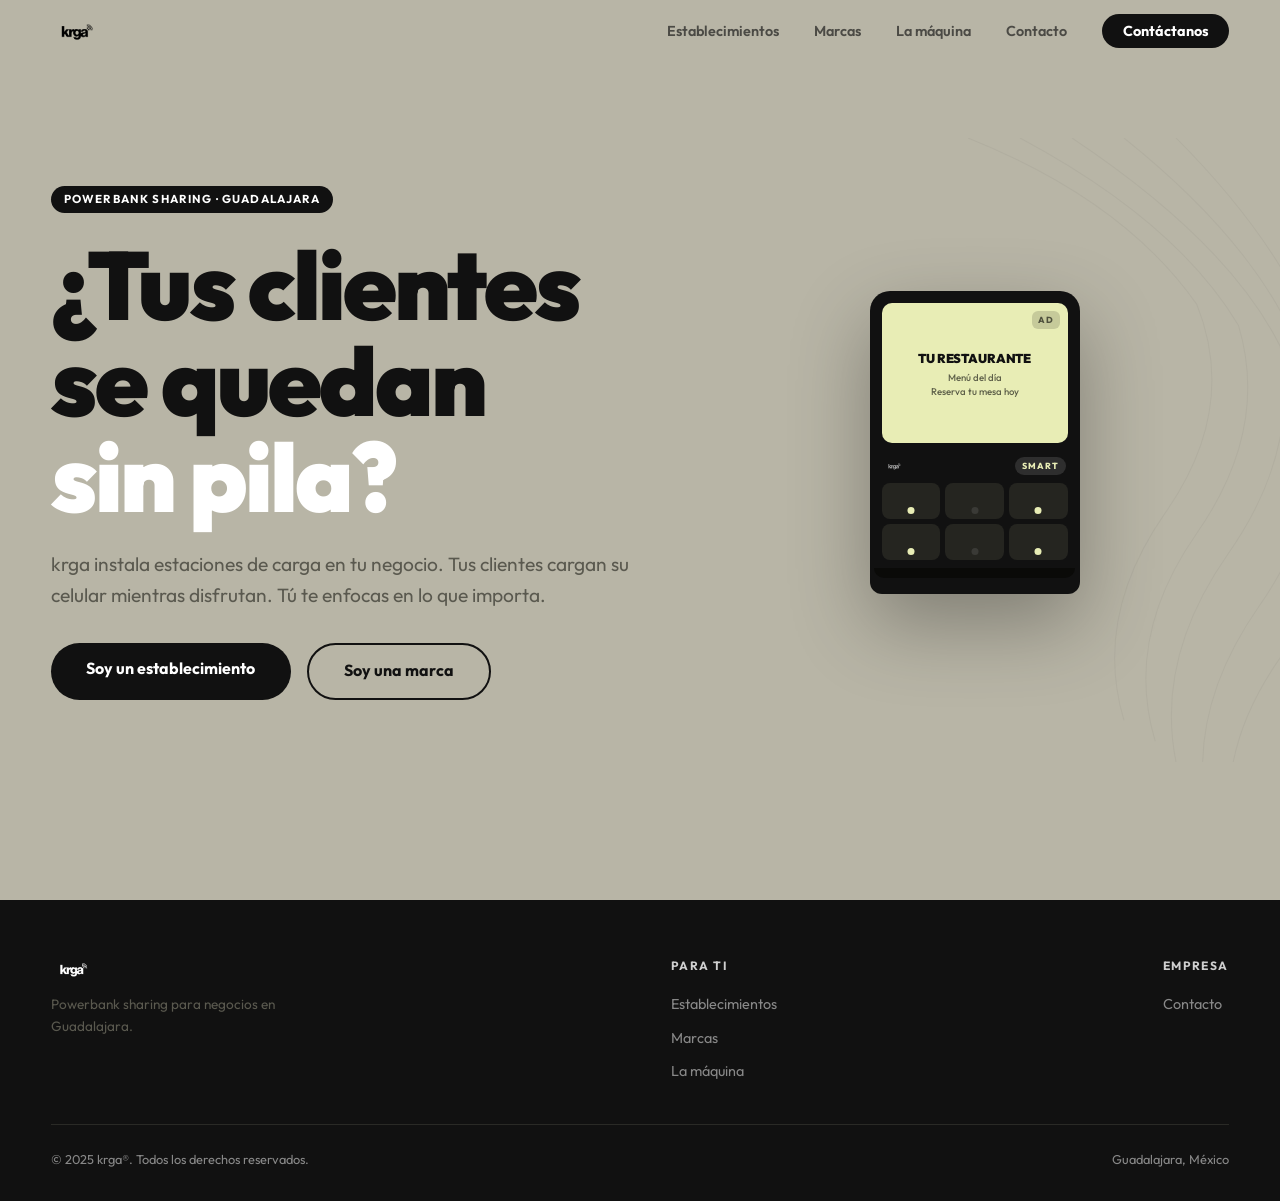
==== commit 9c338bb5: "Rebuild: multi-page site matching original design - index.html: hero page (¿Tus clientes se quedan s" ====
--- a/index.html
+++ b/index.html
@@ -3,676 +3,56 @@
 <head>
 <meta charset="UTF-8">
 <meta name="viewport" content="width=device-width, initial-scale=1.0">
-<title>krga® — Carga sin límites</title>
+<title>krga® — Tu celular, donde sea</title>
+<link rel="stylesheet" href="styles.css">
 <style>
-/* ─── TOKENS ─────────────────────────────────────────── */
-:root {
-  --taupe:      #BEBCAF;
-  --taupe-dk:   #A9A89C;
-  --taupe-lt:   #CCCBBE;
-  --taupe-card: #C8C7BA;
-  --lime:       #E8EDB5;
-  --black:      #111111;
-  --white:      #FFFFFF;
-  --muted:      #5A594F;
-
-  --r-sm: 12px;
-  --r-md: 20px;
-  --r-lg: 32px;
-  --gap:  clamp(1.5rem, 4vw, 3rem);
-  --section-pad: clamp(4rem, 8vw, 8rem);
-}
-
-/* ─── RESET ──────────────────────────────────────────── */
-*, *::before, *::after { box-sizing: border-box; margin: 0; padding: 0; }
-html { scroll-behavior: smooth; }
-body {
-  font-family: 'Helvetica Neue', Arial, sans-serif;
-  background: var(--taupe);
-  color: var(--black);
-  line-height: 1.6;
-  overflow-x: hidden;
-}
-img { display: block; max-width: 100%; }
-a  { color: inherit; text-decoration: none; }
-ul { list-style: none; }
-
-/* ─── TYPOGRAPHY ─────────────────────────────────────── */
-h1 { font-size: clamp(2.6rem, 6vw, 5rem); font-weight: 900; letter-spacing: -0.03em; line-height: 1.05; }
-h2 { font-size: clamp(1.8rem, 3.5vw, 3rem); font-weight: 800; letter-spacing: -0.02em; line-height: 1.15; }
-h3 { font-size: clamp(1.2rem, 2vw, 1.6rem); font-weight: 700; line-height: 1.25; }
-p  { font-size: clamp(1rem, 1.4vw, 1.15rem); color: var(--muted); }
-.lead { font-size: clamp(1.1rem, 1.8vw, 1.35rem); color: var(--muted); max-width: 52ch; }
-
-/* ─── UTILITIES ──────────────────────────────────────── */
-.container { width: min(1180px, 92vw); margin-inline: auto; }
-.tag {
-  display: inline-block;
-  padding: 0.35em 1em;
-  border-radius: 999px;
-  font-size: 0.75rem;
-  font-weight: 700;
-  letter-spacing: 0.08em;
-  text-transform: uppercase;
-  background: var(--lime);
-  color: var(--muted);
-  margin-bottom: 1.25rem;
-}
-.card {
-  background: var(--taupe-card);
-  border-radius: var(--r-md);
-  padding: clamp(1.5rem, 3vw, 2.5rem);
-}
-.reveal {
-  opacity: 0;
-  transform: translateY(28px);
-  transition: opacity .6s ease, transform .6s ease;
-}
-.reveal.visible { opacity: 1; transform: none; }
-
-/* ─── NAVBAR ──────────────────────────────────────────── */
-#nav {
-  position: fixed; top: 0; left: 0; right: 0; z-index: 999;
-  padding: 0.9rem 0;
-  transition: background .35s, backdrop-filter .35s, box-shadow .35s;
-}
-#nav.scrolled {
-  background: rgba(190, 188, 175, 0.85);
-  backdrop-filter: blur(14px);
-  box-shadow: 0 2px 20px rgba(0,0,0,.09);
-}
-.nav-inner {
-  display: flex; align-items: center; justify-content: space-between;
-}
-.nav-logo img { height: 32px; }
-.nav-links {
-  display: flex; gap: 2rem; align-items: center;
-}
-.nav-links a {
-  font-size: 0.9rem; font-weight: 600;
-  color: var(--black); opacity: .7;
-  transition: opacity .2s;
-}
-.nav-links a:hover { opacity: 1; }
-.nav-cta {
-  background: var(--black); color: var(--lime) !important;
-  padding: 0.55em 1.3em; border-radius: 999px; opacity: 1 !important;
-  transition: transform .2s, opacity .2s !important;
-}
-.nav-cta:hover { transform: scale(1.04); }
-.hamburger {
-  display: none; flex-direction: column; gap: 5px;
-  cursor: pointer; padding: 6px; border: none; background: none;
-}
-.hamburger span {
-  display: block; width: 24px; height: 2px;
-  background: var(--black); border-radius: 2px;
-  transition: transform .3s, opacity .3s;
-}
-.mobile-menu {
-  display: none;
-  position: fixed; inset: 0; z-index: 998;
-  background: var(--taupe);
-  flex-direction: column; align-items: center; justify-content: center;
-  gap: 2rem;
-}
-.mobile-menu.open { display: flex; }
-.mobile-menu a {
-  font-size: 1.5rem; font-weight: 700;
-  color: var(--black);
-}
-
-/* ─── SECTION BASE ────────────────────────────────────── */
-section { padding: var(--section-pad) 0; }
-section:nth-child(even) { background: var(--taupe-lt); }
-
-/* ─── 1. HERO ─────────────────────────────────────────── */
+/* ─── HOME-SPECIFIC ─────────────────────────────────── */
 #hero {
   min-height: 100dvh;
   display: flex; align-items: center;
-  padding-top: calc(var(--section-pad) + 60px);
+  padding-top: 100px;
   padding-bottom: var(--section-pad);
   background: var(--taupe);
   position: relative; overflow: hidden;
 }
+
+/* topographic wave lines background */
+#hero::before {
+  content: '';
+  position: absolute; inset: 0;
+  background-image: url("data:image/svg+xml,%3Csvg xmlns='http://www.w3.org/2000/svg' width='800' height='600' viewBox='0 0 800 600'%3E%3Cg fill='none' stroke='%23A5A296' stroke-width='1' opacity='0.35'%3E%3Cpath d='M600,0 Q750,100 800,200 Q820,300 750,400 Q680,500 700,600'/%3E%3Cpath d='M650,0 Q800,120 830,240 Q850,350 780,450 Q710,550 730,650'/%3E%3Cpath d='M700,0 Q840,140 860,280 Q870,400 800,500 Q730,600 760,700'/%3E%3Cpath d='M550,0 Q700,80 760,180 Q790,280 720,380 Q650,480 680,580'/%3E%3Cpath d='M500,0 Q650,60 720,160 Q760,260 690,360 Q620,460 650,560'/%3E%3C/g%3E%3C/svg%3E");
+  background-repeat: no-repeat;
+  background-position: right center;
+  background-size: 65% auto;
+  pointer-events: none;
+}
+
 .hero-grid {
   display: grid;
-  grid-template-columns: 1fr 1fr;
-  gap: var(--gap);
-  align-items: center;
-}
-.hero-text .tag { margin-bottom: 1.5rem; }
-.hero-text h1 { margin-bottom: 1.5rem; }
-.hero-text .lead { margin-bottom: 2.5rem; }
-.hero-ctas {
-  display: flex; flex-wrap: wrap; gap: 1rem;
-}
-.btn-primary {
-  background: var(--black); color: var(--lime);
-  padding: 0.8em 2em; border-radius: 999px;
-  font-weight: 700; font-size: 1rem;
-  transition: transform .2s;
-  cursor: pointer; border: none;
-  display: inline-block;
-}
-.btn-primary:hover { transform: scale(1.04); }
-.btn-outline {
-  border: 2px solid var(--black); color: var(--black);
-  padding: 0.8em 2em; border-radius: 999px;
-  font-weight: 700; font-size: 1rem;
-  transition: background .2s, color .2s;
-  cursor: pointer; background: transparent;
-  display: inline-block;
-}
-.btn-outline:hover { background: var(--black); color: var(--lime); }
-
-/* hero visual */
-.hero-visual {
-  display: flex; align-items: center; justify-content: center;
-  position: relative; min-height: 420px;
-}
-.hero-mascot {
-  width: clamp(240px, 32vw, 380px);
-  animation: machineBob 4s ease-in-out infinite;
-  filter: drop-shadow(0 20px 40px rgba(0,0,0,.12));
-  position: relative; z-index: 2;
-}
-@keyframes machineBob {
-  0%, 100% { transform: translateY(0); }
-  50%       { transform: translateY(-14px); }
-}
-.hero-blob {
-  position: absolute;
-  width: 400px; height: 400px;
-  background: var(--lime);
-  border-radius: 50%;
-  opacity: .45;
-  filter: blur(60px);
-  animation: blobPulse 6s ease-in-out infinite;
-}
-@keyframes blobPulse {
-  0%, 100% { transform: scale(1); }
-  50%       { transform: scale(1.12); }
-}
-
-/* ticker */
-.ticker-wrap {
-  margin-top: 3rem;
-  overflow: hidden;
-  background: var(--black);
-  border-radius: var(--r-sm);
-  padding: 0.7rem 0;
-}
-.ticker-track {
-  display: flex; gap: 3rem;
-  white-space: nowrap;
-  animation: tickerScroll 22s linear infinite;
-}
-@keyframes tickerScroll {
-  from { transform: translateX(0); }
-  to   { transform: translateX(-50%); }
-}
-.ticker-item {
-  font-size: 0.85rem; font-weight: 700;
-  color: var(--lime); letter-spacing: .08em; text-transform: uppercase;
-  flex-shrink: 0;
-}
-.ticker-dot {
-  color: var(--taupe-dk); margin: 0 0.5rem;
-}
-
-/* ─── 2. CÓMO FUNCIONA ────────────────────────────────── */
-#como {
-  background: var(--taupe-lt);
-}
-.section-header {
-  text-align: center;
-  margin-bottom: clamp(2.5rem, 5vw, 4rem);
-}
-.section-header h2 { margin-bottom: 1rem; }
-.steps-grid {
-  display: grid;
-  grid-template-columns: repeat(auto-fit, minmax(220px, 1fr));
-  gap: var(--gap);
-}
-.step-card {
-  background: var(--taupe-card);
-  border-radius: var(--r-md);
-  padding: clamp(1.5rem, 2.5vw, 2.2rem);
-  position: relative;
-  overflow: hidden;
-}
-.step-num {
-  font-size: 5rem; font-weight: 900;
-  color: var(--taupe-dk);
-  line-height: 1;
-  position: absolute; top: -0.2em; right: 0.2em;
-  user-select: none;
-}
-.step-icon {
-  font-size: 2.2rem; margin-bottom: 1.25rem; position: relative; z-index: 1;
-}
-.step-card h3 { margin-bottom: 0.6rem; position: relative; z-index: 1; }
-.step-card p  { position: relative; z-index: 1; }
-
-/* ─── 3. RENTA FIJA ───────────────────────────────────── */
-#renta {
-  background: var(--taupe);
-}
-.model-layout {
-  display: grid;
-  grid-template-columns: 1fr 1fr;
-  gap: var(--gap);
-  align-items: start;
-}
-.model-benefits {
-  display: flex; flex-direction: column; gap: 1rem;
-  margin-top: 1.5rem;
-}
-.benefit-item {
-  display: flex; align-items: flex-start; gap: 1rem;
-  background: var(--taupe-card);
-  border-radius: var(--r-sm);
-  padding: 1.1rem 1.3rem;
-}
-.benefit-icon {
-  font-size: 1.4rem; flex-shrink: 0; line-height: 1;
-}
-.benefit-item h4 { font-size: 1rem; font-weight: 700; margin-bottom: 0.2rem; }
-.benefit-item p  { font-size: 0.9rem; }
-
-.model-visual {
-  background: var(--taupe-card);
-  border-radius: var(--r-lg);
-  padding: clamp(1.5rem, 3vw, 2.5rem);
-  display: flex; flex-direction: column; gap: 1.5rem;
-}
-.model-stat {
-  text-align: center;
-  padding: 1.5rem;
-  background: var(--taupe-lt);
-  border-radius: var(--r-md);
-}
-.model-stat .stat-num {
-  font-size: clamp(2.4rem, 4vw, 3.5rem);
-  font-weight: 900;
-  color: var(--black);
-  line-height: 1;
-  margin-bottom: 0.4rem;
-}
-.model-stat p { font-size: 0.9rem; }
-
-.venue-logos {
-  display: grid; grid-template-columns: repeat(3, 1fr); gap: 0.75rem;
-}
-.venue-chip {
-  background: var(--taupe-lt);
-  border-radius: var(--r-sm);
-  padding: 0.75rem;
-  text-align: center;
-  font-size: 0.85rem;
-  font-weight: 600;
-  color: var(--muted);
-}
-.venue-chip span { display: block; font-size: 1.5rem; margin-bottom: 0.3rem; }
-
-/* ─── 4. PUBLICIDAD ───────────────────────────────────── */
-#publicidad {
-  background: var(--taupe-lt);
-}
-.ad-model-grid {
-  display: grid;
-  grid-template-columns: 1fr 1fr;
+  grid-template-columns: 1.1fr 0.9fr;
   gap: var(--gap);
   align-items: center;
 }
 
-/* machine mockup */
-.machine-mockup {
-  position: relative;
-  display: flex; justify-content: center; align-items: flex-end;
+.hero-h1 {
+  font-size: clamp(3.2rem, 7.5vw, 6rem);
+  font-weight: 900;
+  letter-spacing: -0.03em;
+  line-height: 1.0;
+  margin-bottom: 1.5rem;
 }
-.machine-body-smart {
-  width: 190px;
-  background: var(--black);
-  border-radius: 16px 16px 10px 10px;
-  padding: 10px 10px 14px;
-  box-shadow: 0 20px 60px rgba(0,0,0,.25);
-  position: relative;
-}
-.machine-screen {
-  background: #1a1a1a;
-  border-radius: 8px;
-  overflow: hidden;
-  aspect-ratio: 16/10;
-  position: relative;
-  margin-bottom: 10px;
-}
-.machine-ad-slide {
-  position: absolute; inset: 0;
-  display: flex; align-items: center; justify-content: center;
-  opacity: 0;
-  transition: opacity .7s;
-  font-size: 0.65rem;
-  font-weight: 700;
-  text-align: center;
-  padding: 0.4rem;
-  color: var(--white);
-}
-.machine-ad-slide.active { opacity: 1; }
-.mad-0 { background: linear-gradient(135deg, #c0392b, #e74c3c); }
-.mad-1 { background: linear-gradient(135deg, #1a4a78, #2980b9); }
-.mad-2 { background: linear-gradient(135deg, #1a5c3a, #27ae60); }
+.hero-h1 .white-word { color: var(--white); }
 
-.machine-slots-row {
-  display: flex; gap: 5px; justify-content: center;
-  margin-bottom: 8px;
-}
-.slot {
-  width: 22px; height: 32px;
-  background: #2a2a2a;
-  border-radius: 6px;
-  position: relative;
-  overflow: hidden;
-}
-.slot::after {
-  content: '';
-  position: absolute; bottom: 3px; left: 50%; transform: translateX(-50%);
-  width: 6px; height: 6px;
-  background: #3a3a3a;
-  border-radius: 50%;
-  animation: slotBlink 2.4s ease-in-out infinite;
-}
-.slot.charged::after { background: var(--lime); }
-@keyframes slotBlink {
-  0%,100%{ opacity: 1; } 50%{ opacity: .3; }
-}
-.machine-base {
-  width: 110%; margin-left: -5%;
-  height: 10px; background: #1a1a1a;
-  border-radius: 0 0 8px 8px;
+.hero-ctas {
+  display: flex; flex-wrap: wrap; gap: 1rem;
+  margin-top: 2rem;
 }
 
-.ad-benefits { display: flex; flex-direction: column; gap: 1rem; margin-top: 1.5rem; }
-
-.reach-stats {
-  display: grid; grid-template-columns: 1fr 1fr; gap: 0.75rem;
-  margin-top: 1.5rem;
-}
-.reach-stat {
-  background: var(--taupe-card);
-  border-radius: var(--r-sm);
-  padding: 1rem;
-  text-align: center;
-}
-.reach-stat .rnum {
-  font-size: 1.8rem; font-weight: 900;
-  line-height: 1; margin-bottom: 0.2rem;
-}
-.reach-stat p { font-size: 0.8rem; }
-
-/* ─── 5. MÁQUINAS ─────────────────────────────────────── */
-#maquinas {
-  background: var(--taupe);
-}
-.machines-intro {
-  text-align: center;
-  margin-bottom: clamp(2.5rem, 5vw, 4.5rem);
-}
-.machines-grid {
-  display: grid;
-  grid-template-columns: 1fr 1fr;
-  gap: var(--gap);
-  align-items: start;
-}
-.machine-card {
-  background: var(--taupe-card);
-  border-radius: var(--r-lg);
-  overflow: hidden;
-}
-.machine-card-header {
-  background: var(--black);
-  color: var(--lime);
-  padding: 1.5rem 2rem;
-}
-.machine-card-header .model-tag {
-  font-size: 0.7rem; font-weight: 700; letter-spacing: .12em;
-  text-transform: uppercase; color: var(--taupe-dk);
-  margin-bottom: 0.5rem; display: block;
-}
-.machine-card-header h3 { color: var(--lime); font-size: 1.4rem; }
-.machine-card-body {
-  padding: clamp(1.5rem, 2.5vw, 2rem);
-}
-.machine-visual-area {
-  display: flex; justify-content: center; padding: 1.5rem 0;
-}
-
-/* SMART+ tall machine mockup */
-.machine-body-smart-plus {
-  width: 130px;
-  background: var(--black);
-  border-radius: 14px 14px 8px 8px;
-  padding: 8px 8px 12px;
-  box-shadow: 0 20px 60px rgba(0,0,0,.25);
-  position: relative;
-}
-.machine-screen-lg {
-  background: #1a1a1a;
-  border-radius: 7px;
-  overflow: hidden;
-  aspect-ratio: 9/16;
-  position: relative;
-  margin-bottom: 8px;
-}
-.sp-ad-slide {
-  position: absolute; inset: 0;
-  display: flex; align-items: center; justify-content: center;
-  opacity: 0;
-  transition: opacity .7s;
-  font-size: 0.6rem;
-  font-weight: 700;
-  text-align: center;
-  padding: 0.5rem;
-  color: var(--white);
-}
-.sp-ad-slide.active { opacity: 1; }
-.sp-ad-0 { background: linear-gradient(160deg, #8B0000, #e74c3c); }
-.sp-ad-1 { background: linear-gradient(160deg, #0a2d55, #2980b9); }
-.sp-ad-2 { background: linear-gradient(160deg, #1a5c3a, #27ae60); }
-
-.machine-slots-grid {
-  display: grid; grid-template-columns: repeat(4, 1fr); gap: 3px;
-  margin-bottom: 8px;
-}
-.slot-sm {
-  height: 22px;
-  background: #2a2a2a;
-  border-radius: 4px;
-  position: relative; overflow: hidden;
-}
-.slot-sm::after {
-  content: '';
-  position: absolute; bottom: 2px; left: 50%; transform: translateX(-50%);
-  width: 4px; height: 4px;
-  background: #3a3a3a;
-  border-radius: 50%;
-  animation: slotBlink 2.4s ease-in-out infinite;
-  animation-delay: calc(var(--i, 0) * 0.15s);
-}
-.slot-sm.charged::after { background: var(--lime); }
-
-.specs-list {
-  display: flex; flex-direction: column; gap: 0.6rem; margin-top: 0.5rem;
-}
-.spec-row {
-  display: flex; align-items: center; gap: 0.75rem;
-  font-size: 0.9rem;
-}
-.spec-icon { font-size: 1rem; flex-shrink: 0; width: 1.5rem; text-align: center; }
-.spec-label { font-weight: 600; color: var(--black); }
-.spec-val   { color: var(--muted); margin-left: auto; font-size: 0.85rem; font-weight: 500; }
-
-.compare-table {
-  margin-top: clamp(2rem, 4vw, 3.5rem);
-  background: var(--taupe-card);
-  border-radius: var(--r-md);
-  overflow: hidden;
-}
-.compare-table table {
-  width: 100%; border-collapse: collapse;
-}
-.compare-table th, .compare-table td {
-  padding: 1rem 1.25rem;
-  text-align: left;
-  font-size: 0.9rem;
-  border-bottom: 1px solid var(--taupe-lt);
-}
-.compare-table th {
-  background: var(--black); color: var(--lime);
-  font-weight: 700; letter-spacing: .04em;
-}
-.compare-table tr:last-child td { border-bottom: none; }
-.compare-table td:not(:first-child) { text-align: center; font-weight: 600; }
-
-/* ─── 6. TU CIUDAD ────────────────────────────────────── */
-#ciudad {
-  background: var(--taupe-lt);
-}
-.ciudad-layout {
-  display: grid;
-  grid-template-columns: 1fr 1fr;
-  gap: var(--gap);
-  align-items: start;
-}
-.contact-form {
-  background: var(--taupe-card);
-  border-radius: var(--r-lg);
-  padding: clamp(1.5rem, 3vw, 2.5rem);
-  display: flex; flex-direction: column; gap: 1rem;
-}
-.contact-form h3 { margin-bottom: 0.5rem; }
-.form-group { display: flex; flex-direction: column; gap: 0.4rem; }
-.form-group label { font-size: 0.85rem; font-weight: 600; color: var(--muted); }
-.form-group input,
-.form-group select,
-.form-group textarea {
-  background: var(--taupe-lt);
-  border: 1.5px solid var(--taupe-dk);
-  border-radius: var(--r-sm);
-  padding: 0.7rem 1rem;
-  font-size: 0.95rem;
-  color: var(--black);
-  font-family: inherit;
-  transition: border-color .2s;
-  outline: none;
-  width: 100%;
-}
-.form-group input:focus,
-.form-group select:focus,
-.form-group textarea:focus { border-color: var(--black); }
-.form-group textarea { resize: vertical; min-height: 90px; }
-.form-submit {
-  background: var(--black); color: var(--lime);
-  border: none; border-radius: 999px;
-  padding: 0.85em 2em; font-size: 1rem; font-weight: 700;
-  cursor: pointer; transition: transform .2s; align-self: flex-start;
-}
-.form-submit:hover { transform: scale(1.04); }
-.form-success {
-  display: none;
-  text-align: center; padding: 2rem 1rem;
-}
-.form-success .check { font-size: 3rem; margin-bottom: 1rem; }
-.form-success h3 { margin-bottom: 0.5rem; }
-
-.ciudad-info { display: flex; flex-direction: column; gap: 2rem; }
-.info-card {
-  background: var(--taupe-card);
-  border-radius: var(--r-md);
-  padding: 1.5rem;
-}
-.info-card h4 { font-size: 1rem; font-weight: 700; margin-bottom: 0.75rem; }
-.city-chips {
-  display: flex; flex-wrap: wrap; gap: 0.5rem;
-}
-.city-chip {
-  background: var(--taupe-lt);
-  border-radius: 999px;
-  padding: 0.3em 0.9em;
-  font-size: 0.85rem; font-weight: 600;
-  color: var(--muted);
-}
-.city-chip.active {
-  background: var(--black); color: var(--lime);
-}
-.partner-perks {
-  display: flex; flex-direction: column; gap: 0.5rem;
-}
-.perk {
-  display: flex; align-items: center; gap: 0.7rem;
-  font-size: 0.9rem; font-weight: 500; color: var(--muted);
-}
-.perk::before {
-  content: '\2713';
-  background: var(--black); color: var(--lime);
-  width: 1.3em; height: 1.3em;
-  border-radius: 50%;
-  display: flex; align-items: center; justify-content: center;
-  font-size: 0.75rem; font-weight: 800;
-  flex-shrink: 0;
-}
-
-/* ─── FOOTER ──────────────────────────────────────────── */
-footer {
-  background: var(--black);
-  color: var(--taupe-dk);
-  padding: 3rem 0 2rem;
-}
-.footer-inner {
-  display: flex; flex-wrap: wrap;
-  justify-content: space-between;
-  align-items: flex-start;
-  gap: 2rem;
-}
-.footer-logo img { height: 28px; filter: invert(1); margin-bottom: 0.75rem; }
-.footer-logo p { font-size: 0.85rem; max-width: 28ch; }
-.footer-links h5 {
-  font-size: 0.8rem; font-weight: 700;
-  letter-spacing: .1em; text-transform: uppercase;
-  color: var(--taupe-lt); margin-bottom: 0.75rem;
-}
-.footer-links ul { display: flex; flex-direction: column; gap: 0.4rem; }
-.footer-links a { font-size: 0.9rem; transition: color .2s; }
-.footer-links a:hover { color: var(--lime); }
-.footer-bottom {
-  margin-top: 2.5rem;
-  padding-top: 1.5rem;
-  border-top: 1px solid #2a2a2a;
-  display: flex; justify-content: space-between; align-items: center;
-  flex-wrap: wrap; gap: 0.5rem;
-  font-size: 0.8rem;
-}
-
-/* ─── RESPONSIVE ──────────────────────────────────────── */
-@media (max-width: 960px) {
-  .hero-grid,
-  .model-layout,
-  .ad-model-grid,
-  .machines-grid,
-  .ciudad-layout { grid-template-columns: 1fr; }
-  .hero-visual { order: -1; min-height: 300px; }
-  .nav-links { display: none; }
-  .hamburger { display: flex; }
-}
-
-@media (max-width: 560px) {
-  .steps-grid { grid-template-columns: 1fr; }
-  .reach-stats { grid-template-columns: 1fr; }
-  .venue-logos { grid-template-columns: repeat(2, 1fr); }
-  .compare-table th, .compare-table td { padding: 0.75rem; font-size: 0.8rem; }
-  .footer-inner { flex-direction: column; }
-  .footer-bottom { flex-direction: column; align-items: flex-start; }
+.hero-visual {
+  display: flex; flex-direction: column;
+  align-items: center; justify-content: center;
+  gap: 1rem;
+  position: relative; z-index: 2;
 }
 </style>
 </head>
@@ -681,17 +61,17 @@
 <!-- ══ NAVBAR ══ -->
 <nav id="nav">
   <div class="container nav-inner">
-    <a class="nav-logo" href="#hero">
+    <a class="nav-logo" href="index.html">
       <img src="assets/logo-black.png" alt="krga">
     </a>
     <ul class="nav-links">
-      <li><a href="#como">Como funciona</a></li>
-      <li><a href="#renta">Renta fija</a></li>
-      <li><a href="#publicidad">Publicidad</a></li>
-      <li><a href="#maquinas">Maquinas</a></li>
-      <li><a href="#ciudad" class="nav-cta">Unete</a></li>
+      <li><a href="establecimientos.html">Establecimientos</a></li>
+      <li><a href="marcas.html">Marcas</a></li>
+      <li><a href="la-maquina.html">La máquina</a></li>
+      <li><a href="contacto.html">Contacto</a></li>
+      <li><a href="contacto.html" class="nav-cta">Contáctanos</a></li>
     </ul>
-    <button class="hamburger" id="hamburger" aria-label="Menu">
+    <button class="hamburger" id="hamburger" aria-label="Menú">
       <span></span><span></span><span></span>
     </button>
   </div>
@@ -699,650 +79,113 @@
 
 <!-- Mobile menu -->
 <div class="mobile-menu" id="mobileMenu">
-  <a href="#como"       onclick="closeMobile()">Como funciona</a>
-  <a href="#renta"      onclick="closeMobile()">Renta fija</a>
-  <a href="#publicidad" onclick="closeMobile()">Publicidad</a>
-  <a href="#maquinas"   onclick="closeMobile()">Maquinas</a>
-  <a href="#ciudad"     onclick="closeMobile()">Unete</a>
+  <a href="establecimientos.html" onclick="closeMobile()">Establecimientos</a>
+  <a href="marcas.html"           onclick="closeMobile()">Marcas</a>
+  <a href="la-maquina.html"       onclick="closeMobile()">La máquina</a>
+  <a href="contacto.html"         onclick="closeMobile()">Contacto</a>
 </div>
 
-<!-- ══ 1. HERO ══ -->
+<!-- ══ HERO ══ -->
 <section id="hero">
   <div class="container">
     <div class="hero-grid">
-      <div class="hero-text reveal">
-        <span class="tag">Powerbank Sharing</span>
-        <h1>Siempre con carga.<br>En donde estes.</h1>
+
+      <div class="reveal">
+        <span class="tag">Powerbank Sharing · Guadalajara</span>
+        <h1 class="hero-h1">
+          ¿Tus clientes<br>se quedan<br><span class="white-word">sin pila?</span>
+        </h1>
         <p class="lead">
-          krga lleva estaciones de carga a restaurantes, bares, hoteles y mas.
-          Tus clientes cargan gratis. Tu negocio se destaca.
+          krga instala estaciones de carga en tu negocio. Tus
+          clientes cargan su celular mientras disfrutan. Tú te
+          enfocas en lo que importa.
         </p>
         <div class="hero-ctas">
-          <a href="#como" class="btn-primary">Como funciona</a>
-          <a href="#ciudad" class="btn-outline">Unete a krga</a>
+          <a href="establecimientos.html" class="btn-primary">Soy un establecimiento</a>
+          <a href="marcas.html" class="btn-outline">Soy una marca</a>
         </div>
       </div>
-      <div class="hero-visual reveal">
-        <div class="hero-blob"></div>
-        <img class="hero-mascot" src="assets/monito-bolt.png" alt="krga mascot" onerror="this.style.display='none'">
+
+      <div class="hero-visual reveal visual-right">
+        <!-- Machine mockup -->
+        <div class="machine-wrap">
+          <div class="machine-body">
+            <div class="machine-screen machine-screen-ad">
+              <div class="ad-card">
+                <div class="ad-badge">AD</div>
+                <div class="ad-card-title">TU RESTAURANTE</div>
+                <div class="ad-card-sub">Menú del día<br>Reserva tu mesa hoy</div>
+              </div>
+            </div>
+            <div class="machine-label">
+              <img src="assets/logo-black.png" alt="krga" class="machine-label-logo">
+              <span class="machine-model-tag">SMART</span>
+            </div>
+            <div class="machine-slots">
+              <div class="slot on"></div>
+              <div class="slot"></div>
+              <div class="slot on"></div>
+              <div class="slot on"></div>
+              <div class="slot"></div>
+              <div class="slot on"></div>
+            </div>
+            <div class="machine-footer"></div>
+          </div>
+        </div>
       </div>
-    </div>
 
-    <div class="ticker-wrap reveal">
-      <div class="ticker-track" id="tickerTrack"></div>
     </div>
   </div>
 </section>
 
-<!-- ══ 2. COMO FUNCIONA ══ -->
-<section id="como">
-  <div class="container">
-    <div class="section-header reveal">
-      <span class="tag">Paso a paso</span>
-      <h2>Asi de facil</h2>
-      <p class="lead" style="margin: 0.75rem auto 0;">En segundos tienes una bateria en la mano y tu sigues tu dia.</p>
-    </div>
-
-    <div class="steps-grid">
-      <div class="step-card reveal">
-        <div class="step-num">1</div>
-        <div class="step-icon">&#x1F4CD;</div>
-        <h3>Encuentra una estacion</h3>
-        <p>Localiza el kiosko krga en el establecimiento. Lo veras de lejos.</p>
-      </div>
-      <div class="step-card reveal">
-        <div class="step-num">2</div>
-        <div class="step-icon">&#x1F4F1;</div>
-        <h3>Escanea el QR</h3>
-        <p>Abre la app o escanea el codigo. Sin filas, sin complicaciones.</p>
-      </div>
-      <div class="step-card reveal">
-        <div class="step-num">3</div>
-        <div class="step-icon">&#x26A1;</div>
-        <h3>Retira tu powerbank</h3>
-        <p>Toma la bateria y conecta tu cable favorito: USB-C, Lightning o Micro.</p>
-      </div>
-      <div class="step-card reveal">
-        <div class="step-num">4</div>
-        <div class="step-icon">&#x1F504;</div>
-        <h3>Devuelvela cuando quieras</h3>
-        <p>En cualquier estacion krga de la ciudad. Sin prisa.</p>
-      </div>
-    </div>
-  </div>
-</section>
-
-<!-- ══ 3. RENTA FIJA ══ -->
-<section id="renta">
-  <div class="container">
-    <div class="model-layout">
-      <div class="reveal">
-        <span class="tag">Para establecimientos</span>
-        <h2>Modelo de<br>Renta Fija</h2>
-        <p class="lead" style="margin-top: 0.75rem;">
-          Paga una cuota mensual fija y tus clientes cargan sus telefonos completamente gratis.
-          Sin cobros adicionales, sin friccion.
-        </p>
-
-        <div class="model-benefits">
-          <div class="benefit-item">
-            <div class="benefit-icon">&#x1F3C6;</div>
-            <div>
-              <h4>Diferenciador competitivo</h4>
-              <p>Ofrece un servicio exclusivo que muy pocos lugares tienen.</p>
-            </div>
-          </div>
-          <div class="benefit-item">
-            <div class="benefit-icon">&#x23F1;&#xFE0F;</div>
-            <div>
-              <h4>Mayor permanencia</h4>
-              <p>Clientes que cargan su telefono se quedan mas tiempo en tu espacio.</p>
-            </div>
-          </div>
-          <div class="benefit-item">
-            <div class="benefit-icon">&#x1F60A;</div>
-            <div>
-              <h4>Experiencia sin costo para el cliente</h4>
-              <p>Cero cobros al usuario final. Tu absorbes el costo y el lo agradece.</p>
-            </div>
-          </div>
-          <div class="benefit-item">
-            <div class="benefit-icon">&#x1F4CA;</div>
-            <div>
-              <h4>Dashboard de uso</h4>
-              <p>Monitorea usos, horarios pico y popularidad desde tu panel.</p>
-            </div>
-          </div>
-        </div>
-      </div>
-
-      <div class="reveal">
-        <div class="model-visual">
-          <div class="model-stat">
-            <div class="stat-num"><span class="counter" data-target="87" data-suf="%">0%</span></div>
-            <p>de las personas abandona un lugar cuando su bateria llega a 20%</p>
-          </div>
-          <div class="model-stat">
-            <div class="stat-num"><span class="counter" data-target="40" data-suf="%">0%</span></div>
-            <p>mas de permanencia en espacios que ofrecen carga gratuita</p>
-          </div>
-          <div>
-            <p style="font-size:.85rem; font-weight:700; margin-bottom:.75rem; color:var(--black);">Ideal para</p>
-            <div class="venue-logos">
-              <div class="venue-chip"><span>&#x1F37D;&#xFE0F;</span>Restaurantes</div>
-              <div class="venue-chip"><span>&#x1F37A;</span>Bares</div>
-              <div class="venue-chip"><span>&#x2615;</span>Cafeterias</div>
-              <div class="venue-chip"><span>&#x1F3E8;</span>Hoteles</div>
-              <div class="venue-chip"><span>&#x1F6D2;</span>Retail</div>
-              <div class="venue-chip"><span>&#x2708;&#xFE0F;</span>Aeropuertos</div>
-            </div>
-          </div>
-        </div>
-      </div>
-    </div>
-  </div>
-</section>
-
-<!-- ══ 4. PUBLICIDAD ══ -->
-<section id="publicidad">
-  <div class="container">
-    <div class="ad-model-grid">
-      <div class="reveal" style="display:flex; justify-content:center; padding: 2rem 0;">
-        <div class="machine-mockup">
-          <div class="machine-body-smart">
-            <div class="machine-screen">
-              <div class="machine-ad-slide mad-0 active">
-                <span>Tu marca<br>aqui</span>
-              </div>
-              <div class="machine-ad-slide mad-1">
-                <span>Alcanza<br>miles</span>
-              </div>
-              <div class="machine-ad-slide mad-2">
-                <span>Alto<br>impacto</span>
-              </div>
-            </div>
-            <div class="machine-slots-row">
-              <div class="slot charged"></div>
-              <div class="slot charged"></div>
-              <div class="slot"></div>
-              <div class="slot charged"></div>
-              <div class="slot"></div>
-              <div class="slot charged"></div>
-            </div>
-            <div class="machine-base"></div>
-          </div>
-        </div>
-      </div>
-
-      <div class="reveal">
-        <span class="tag">Para marcas y agencias</span>
-        <h2>Modelo de<br>Publicidad</h2>
-        <p class="lead" style="margin-top: 0.75rem;">
-          Muestra tu marca en las pantallas digitales integradas de cada maquina krga.
-          Impacto visual en el momento exacto en que el cliente esta de pie, mirando.
-        </p>
-
-        <div class="ad-benefits">
-          <div class="benefit-item">
-            <div class="benefit-icon">&#x1F3AF;</div>
-            <div>
-              <h4>Audiencia captiva</h4>
-              <p>El usuario esta de pie frente a la maquina. Atencion garantizada.</p>
-            </div>
-          </div>
-          <div class="benefit-item">
-            <div class="benefit-icon">&#x1F3D9;&#xFE0F;</div>
-            <div>
-              <h4>Red de ubicaciones premium</h4>
-              <p>Restaurantes, hoteles, centros comerciales en las mejores ciudades.</p>
-            </div>
-          </div>
-          <div class="benefit-item">
-            <div class="benefit-icon">&#x1F4C8;</div>
-            <div>
-              <h4>Metricas reales</h4>
-              <p>Impresiones, horarios de mayor visibilidad y analisis por ubicacion.</p>
-            </div>
-          </div>
-        </div>
-
-        <div class="reach-stats">
-          <div class="reach-stat">
-            <div class="rnum"><span class="counter" data-target="10" data-suf='"'>0"</span></div>
-            <p>Pantalla SMART</p>
-          </div>
-          <div class="reach-stat">
-            <div class="rnum"><span class="counter" data-target="32" data-suf='"'>0"</span></div>
-            <p>Pantalla SMART+</p>
-          </div>
-          <div class="reach-stat">
-            <div class="rnum"><span class="counter" data-target="6">0</span></div>
-            <p>Baterias SMART</p>
-          </div>
-          <div class="reach-stat">
-            <div class="rnum"><span class="counter" data-target="24">0</span></div>
-            <p>Baterias SMART+</p>
-          </div>
-        </div>
-      </div>
-    </div>
-  </div>
-</section>
-
-<!-- ══ 5. MAQUINAS ══ -->
-<section id="maquinas">
-  <div class="container">
-    <div class="machines-intro reveal">
-      <span class="tag">Hardware</span>
-      <h2>Nuestras maquinas</h2>
-      <p class="lead" style="margin: 0.75rem auto 0;">
-        Dos modelos para cada espacio y escala de negocio.
-      </p>
-    </div>
-
-    <div class="machines-grid">
-
-      <!-- SMART -->
-      <div class="machine-card reveal">
-        <div class="machine-card-header">
-          <span class="model-tag">Modelo compacto</span>
-          <h3>krga SMART</h3>
-        </div>
-        <div class="machine-card-body">
-          <div class="machine-visual-area">
-            <div class="machine-body-smart" style="width:160px;">
-              <div class="machine-screen">
-                <div class="machine-ad-slide sp-a0 active" style="background:linear-gradient(135deg,#1a1a1a,#333);">
-                  <span style="color:var(--lime);">krga<br>SMART</span>
-                </div>
-                <div class="machine-ad-slide sp-a1" style="background:linear-gradient(135deg,#0a2d55,#2980b9);">
-                  <span>10.1"<br>pantalla</span>
-                </div>
-                <div class="machine-ad-slide sp-a2" style="background:linear-gradient(135deg,#1a5c3a,#27ae60);">
-                  <span>6<br>baterias</span>
-                </div>
-              </div>
-              <div class="machine-slots-row">
-                <div class="slot charged"></div>
-                <div class="slot charged"></div>
-                <div class="slot"></div>
-                <div class="slot charged"></div>
-                <div class="slot charged"></div>
-                <div class="slot"></div>
-              </div>
-              <div class="machine-base"></div>
-            </div>
-          </div>
-
-          <div class="specs-list">
-            <div class="spec-row">
-              <span class="spec-icon">&#x1F50B;</span>
-              <span class="spec-label">Baterias</span>
-              <span class="spec-val">6 powerbanks</span>
-            </div>
-            <div class="spec-row">
-              <span class="spec-icon">&#x1F5A5;&#xFE0F;</span>
-              <span class="spec-label">Pantalla</span>
-              <span class="spec-val">10.1 pulgadas</span>
-            </div>
-            <div class="spec-row">
-              <span class="spec-icon">&#x1F4F6;</span>
-              <span class="spec-label">Conectividad</span>
-              <span class="spec-val">WiFi + 4G</span>
-            </div>
-            <div class="spec-row">
-              <span class="spec-icon">&#x2699;&#xFE0F;</span>
-              <span class="spec-label">Operacion</span>
-              <span class="spec-val">100% autonoma</span>
-            </div>
-            <div class="spec-row">
-              <span class="spec-icon">&#x1F4CF;</span>
-              <span class="spec-label">Formato</span>
-              <span class="spec-val">Sobremesa / counter</span>
-            </div>
-            <div class="spec-row">
-              <span class="spec-icon">&#x1F50C;</span>
-              <span class="spec-label">Cables</span>
-              <span class="spec-val">USB-C · Lightning · Micro USB</span>
-            </div>
-          </div>
-        </div>
-      </div>
-
-      <!-- SMART+ -->
-      <div class="machine-card reveal">
-        <div class="machine-card-header">
-          <span class="model-tag">Modelo premium</span>
-          <h3>krga SMART+</h3>
-        </div>
-        <div class="machine-card-body">
-          <div class="machine-visual-area">
-            <div class="machine-body-smart-plus">
-              <div class="machine-screen-lg">
-                <div class="sp-ad-slide sp-ad-0 active">
-                  <span>krga<br>SMART+</span>
-                </div>
-                <div class="sp-ad-slide sp-ad-1">
-                  <span>32"<br>pantalla</span>
-                </div>
-                <div class="sp-ad-slide sp-ad-2">
-                  <span>24<br>baterias</span>
-                </div>
-              </div>
-              <div class="machine-slots-grid">
-                <div class="slot-sm charged" style="--i:0"></div>
-                <div class="slot-sm charged" style="--i:1"></div>
-                <div class="slot-sm" style="--i:2"></div>
-                <div class="slot-sm charged" style="--i:3"></div>
-                <div class="slot-sm charged" style="--i:4"></div>
-                <div class="slot-sm" style="--i:5"></div>
-                <div class="slot-sm charged" style="--i:6"></div>
-                <div class="slot-sm charged" style="--i:7"></div>
-                <div class="slot-sm" style="--i:8"></div>
-                <div class="slot-sm charged" style="--i:9"></div>
-                <div class="slot-sm charged" style="--i:10"></div>
-                <div class="slot-sm" style="--i:11"></div>
-                <div class="slot-sm" style="--i:12"></div>
-                <div class="slot-sm charged" style="--i:13"></div>
-                <div class="slot-sm charged" style="--i:14"></div>
-                <div class="slot-sm" style="--i:15"></div>
-                <div class="slot-sm charged" style="--i:16"></div>
-                <div class="slot-sm" style="--i:17"></div>
-                <div class="slot-sm charged" style="--i:18"></div>
-                <div class="slot-sm charged" style="--i:19"></div>
-                <div class="slot-sm" style="--i:20"></div>
-                <div class="slot-sm charged" style="--i:21"></div>
-                <div class="slot-sm charged" style="--i:22"></div>
-                <div class="slot-sm" style="--i:23"></div>
-              </div>
-              <div class="machine-base"></div>
-            </div>
-          </div>
-
-          <div class="specs-list">
-            <div class="spec-row">
-              <span class="spec-icon">&#x1F50B;</span>
-              <span class="spec-label">Baterias</span>
-              <span class="spec-val">24 powerbanks</span>
-            </div>
-            <div class="spec-row">
-              <span class="spec-icon">&#x1F5A5;&#xFE0F;</span>
-              <span class="spec-label">Pantalla</span>
-              <span class="spec-val">32 pulgadas</span>
-            </div>
-            <div class="spec-row">
-              <span class="spec-icon">&#x1F4F6;</span>
-              <span class="spec-label">Conectividad</span>
-              <span class="spec-val">WiFi + 4G</span>
-            </div>
-            <div class="spec-row">
-              <span class="spec-icon">&#x2699;&#xFE0F;</span>
-              <span class="spec-label">Operacion</span>
-              <span class="spec-val">100% autonoma</span>
-            </div>
-            <div class="spec-row">
-              <span class="spec-icon">&#x1F4CF;</span>
-              <span class="spec-label">Altura</span>
-              <span class="spec-val">180 cm (torre independiente)</span>
-            </div>
-            <div class="spec-row">
-              <span class="spec-icon">&#x1F50C;</span>
-              <span class="spec-label">Cables</span>
-              <span class="spec-val">USB-C · Lightning · Micro USB</span>
-            </div>
-          </div>
-        </div>
-      </div>
-
-    </div><!-- /machines-grid -->
-
-    <div class="compare-table reveal">
-      <table>
-        <thead>
-          <tr>
-            <th>Caracteristica</th>
-            <th>SMART</th>
-            <th>SMART+</th>
-          </tr>
-        </thead>
-        <tbody>
-          <tr><td>Baterias simultaneas</td><td>6</td><td>24</td></tr>
-          <tr><td>Pantalla publicitaria</td><td>10.1"</td><td>32"</td></tr>
-          <tr><td>Formato</td><td>Sobremesa</td><td>Torre 180 cm</td></tr>
-          <tr><td>Conectividad</td><td>WiFi + 4G</td><td>WiFi + 4G</td></tr>
-          <tr><td>Operacion autonoma</td><td>&#x2713;</td><td>&#x2713;</td></tr>
-          <tr><td>Ideal para</td><td>Mesas / counters</td><td>Lobbies / pasillos</td></tr>
-        </tbody>
-      </table>
-    </div>
-  </div>
-</section>
-
-<!-- ══ 6. TU CIUDAD ══ -->
-<section id="ciudad">
-  <div class="container">
-    <div class="section-header reveal">
-      <span class="tag">Expansion</span>
-      <h2>Pon krga en tu ciudad</h2>
-      <p class="lead" style="margin: 0.75rem auto 0;">
-        Somos aliados de negocios locales. Si quieres operar krga en tu ciudad o instalar una maquina, hablemos.
-      </p>
-    </div>
-
-    <div class="ciudad-layout">
-      <div class="reveal">
-        <div class="contact-form" id="contactForm">
-          <h3>Escribenos</h3>
-          <div class="form-group">
-            <label for="f-name">Nombre completo</label>
-            <input type="text" id="f-name" placeholder="Tu nombre">
-          </div>
-          <div class="form-group">
-            <label for="f-email">Correo electronico</label>
-            <input type="email" id="f-email" placeholder="tu@correo.com">
-          </div>
-          <div class="form-group">
-            <label for="f-biz">Tipo de negocio o interes</label>
-            <select id="f-biz">
-              <option value="">Selecciona una opcion</option>
-              <option>Restaurante / Bar</option>
-              <option>Hotel</option>
-              <option>Centro comercial</option>
-              <option>Operador de ciudad</option>
-              <option>Marca / Anunciante</option>
-              <option>Otro</option>
-            </select>
-          </div>
-          <div class="form-group">
-            <label for="f-city">Ciudad</label>
-            <input type="text" id="f-city" placeholder="Desde donde nos escribes?">
-          </div>
-          <div class="form-group">
-            <label for="f-msg">Mensaje (opcional)</label>
-            <textarea id="f-msg" placeholder="Cuentanos un poco mas..."></textarea>
-          </div>
-          <button class="form-submit" onclick="submitForm()">Enviar mensaje</button>
-        </div>
-        <div class="form-success" id="formSuccess">
-          <div class="check">&#x2705;</div>
-          <h3>Mensaje recibido!</h3>
-          <p>Nos pondremos en contacto contigo muy pronto.</p>
-        </div>
-      </div>
-
-      <div class="ciudad-info reveal">
-        <div class="info-card">
-          <h4>Ciudades donde ya operamos</h4>
-          <div class="city-chips">
-            <span class="city-chip active">CDMX</span>
-            <span class="city-chip active">Guadalajara</span>
-            <span class="city-chip active">Monterrey</span>
-            <span class="city-chip">Cancun</span>
-            <span class="city-chip">Puebla</span>
-            <span class="city-chip">Leon</span>
-            <span class="city-chip">+ proximamente</span>
-          </div>
-        </div>
-
-        <div class="info-card">
-          <h4>Por que ser socio krga?</h4>
-          <div class="partner-perks">
-            <span class="perk">Instalacion y mantenimiento incluidos</span>
-            <span class="perk">Dashboard de metricas en tiempo real</span>
-            <span class="perk">Soporte tecnico dedicado</span>
-            <span class="perk">Modelo de ingresos compartido disponible</span>
-            <span class="perk">Capacitacion para tu equipo</span>
-            <span class="perk">Material de comunicacion para tus clientes</span>
-          </div>
-        </div>
-
-        <div class="info-card" style="background: var(--black);">
-          <h4 style="color: var(--lime);">Tambien puedes escribirnos directo</h4>
-          <p style="color: var(--taupe-dk); margin-top: 0.5rem; font-size: 0.9rem;">hola@krga.mx</p>
-        </div>
-      </div>
-    </div>
-  </div>
-</section>
-
-<!-- ══ FOOTER ══ -->
+<!-- ─── FOOTER ─── -->
 <footer>
   <div class="container">
     <div class="footer-inner">
       <div class="footer-logo">
-        <img src="assets/logo-black.png" alt="krga" onerror="this.style.display='none'">
-        <p>Powerbank sharing para la generacion siempre conectada.</p>
+        <img src="assets/logo-black.png" alt="krga">
+        <p>Powerbank sharing para negocios en Guadalajara.</p>
       </div>
       <div class="footer-links">
-        <h5>Soluciones</h5>
+        <h5>Para ti</h5>
         <ul>
-          <li><a href="#renta">Renta fija para establecimientos</a></li>
-          <li><a href="#publicidad">Publicidad en maquinas</a></li>
-          <li><a href="#maquinas">Nuestras maquinas</a></li>
+          <li><a href="establecimientos.html">Establecimientos</a></li>
+          <li><a href="marcas.html">Marcas</a></li>
+          <li><a href="la-maquina.html">La máquina</a></li>
         </ul>
       </div>
       <div class="footer-links">
         <h5>Empresa</h5>
         <ul>
-          <li><a href="#ciudad">Expansion a nuevas ciudades</a></li>
-          <li><a href="https://www.krga.mx" target="_blank" rel="noopener">www.krga.mx</a></li>
-          <li><a href="mailto:hola@krga.mx">hola@krga.mx</a></li>
+          <li><a href="contacto.html">Contacto</a></li>
         </ul>
       </div>
     </div>
     <div class="footer-bottom">
-      <span>2024 krga - Todos los derechos reservados</span>
-      <span style="color: var(--taupe-dk);">Carga sin limites</span>
+      <span>© 2025 krga®. Todos los derechos reservados.</span>
+      <span>Guadalajara, México</span>
     </div>
   </div>
 </footer>
 
-<!-- ══ JS ══ -->
 <script>
-/* Navbar scroll */
+// Navbar scroll
 const nav = document.getElementById('nav');
-window.addEventListener('scroll', function() {
-  nav.classList.toggle('scrolled', window.scrollY > 30);
-}, { passive: true });
+window.addEventListener('scroll', () => {
+  nav.classList.toggle('scrolled', window.scrollY > 40);
+});
 
-/* Hamburger */
-const ham = document.getElementById('hamburger');
-const mob = document.getElementById('mobileMenu');
-ham.addEventListener('click', function() { mob.classList.toggle('open'); });
-function closeMobile() { mob.classList.remove('open'); }
+// Hamburger
+const hamburger = document.getElementById('hamburger');
+const mobileMenu = document.getElementById('mobileMenu');
+hamburger.addEventListener('click', () => mobileMenu.classList.toggle('open'));
+function closeMobile() { mobileMenu.classList.remove('open'); }
 
-/* Ticker */
-var tickerItems = [
-  'Powerbank Sharing',
-  'Renta Fija',
-  'Publicidad Digital',
-  'krga SMART 6 baterias',
-  'krga SMART+ 24 baterias',
-  '100% Autonomo',
-  'WiFi & 4G',
-  'Pantalla 32"',
-  'Siempre con carga',
-];
-(function buildTicker() {
-  var track = document.getElementById('tickerTrack');
-  var all = tickerItems.concat(tickerItems);
-  track.innerHTML = all.map(function(t) {
-    return '<span class="ticker-item">' + t + '<span class="ticker-dot"> · </span></span>';
-  }).join('');
-})();
-
-/* Reveal */
-var revealObs = new IntersectionObserver(function(entries) {
-  entries.forEach(function(e) {
-    if (e.isIntersecting) {
-      e.target.classList.add('visible');
-      revealObs.unobserve(e.target);
-    }
-  });
+// Reveal on scroll
+const observer = new IntersectionObserver(entries => {
+  entries.forEach(e => { if (e.isIntersecting) e.target.classList.add('visible'); });
 }, { threshold: 0.12 });
-document.querySelectorAll('.reveal').forEach(function(el) { revealObs.observe(el); });
-
-/* Counter */
-function animateNum(el) {
-  var target = +el.dataset.target;
-  var suf = el.dataset.suf || '';
-  var dur = 1700;
-  var t0 = performance.now();
-  (function tick(now) {
-    var p = Math.min((now - t0) / dur, 1);
-    var ease = 1 - Math.pow(1 - p, 3);
-    el.textContent = Math.floor(ease * target) + suf;
-    if (p < 1) requestAnimationFrame(tick);
-  })(t0);
-}
-var counterObs = new IntersectionObserver(function(entries) {
-  entries.forEach(function(e) {
-    if (e.isIntersecting) {
-      e.target.querySelectorAll('.counter').forEach(animateNum);
-      counterObs.unobserve(e.target);
-    }
-  });
-}, { threshold: 0.3 });
-document.querySelectorAll('#renta, #publicidad').forEach(function(s) { counterObs.observe(s); });
-
-/* SMART ads (publicidad section) */
-var smartAds = ['mad-0', 'mad-1', 'mad-2'];
-var smartIdx = 0;
-setInterval(function() {
-  document.getElementById(smartAds[smartIdx]).classList.remove('active');
-  smartIdx = (smartIdx + 1) % smartAds.length;
-  document.getElementById(smartAds[smartIdx]).classList.add('active');
-}, 3000);
-
-/* SMART card screens (machines section) */
-var spAClasses = ['sp-a0', 'sp-a1', 'sp-a2'];
-var spAIdx = 0;
-setInterval(function() {
-  document.querySelectorAll('.' + spAClasses[spAIdx]).forEach(function(el) { el.classList.remove('active'); });
-  spAIdx = (spAIdx + 1) % spAClasses.length;
-  document.querySelectorAll('.' + spAClasses[spAIdx]).forEach(function(el) { el.classList.add('active'); });
-}, 2800);
-
-/* SMART+ screens */
-var spBClasses = ['sp-ad-0', 'sp-ad-1', 'sp-ad-2'];
-var spBIdx = 0;
-setInterval(function() {
-  document.querySelectorAll('.' + spBClasses[spBIdx]).forEach(function(el) { el.classList.remove('active'); });
-  spBIdx = (spBIdx + 1) % spBClasses.length;
-  document.querySelectorAll('.' + spBClasses[spBIdx]).forEach(function(el) { el.classList.add('active'); });
-}, 2500);
-
-/* Form */
-function submitForm() {
-  var name  = document.getElementById('f-name').value.trim();
-  var email = document.getElementById('f-email').value.trim();
-  if (!name || !email) {
-    alert('Por favor ingresa tu nombre y correo.');
-    return;
-  }
-  document.getElementById('contactForm').style.display = 'none';
-  document.getElementById('formSuccess').style.display = 'block';
-}
+document.querySelectorAll('.reveal').forEach(el => observer.observe(el));
 </script>
 </body>
 </html>
--- a/styles.css
+++ b/styles.css
@@ -0,0 +1,411 @@
+@import url('https://fonts.googleapis.com/css2?family=Outfit:wght@400;500;600;700;800;900&display=swap');
+
+/* ─── TOKENS ─────────────────────────────────────────── */
+:root {
+  --taupe:      #B8B5A6;
+  --taupe-dk:   #A5A296;
+  --taupe-lt:   #C8C5B8;
+  --taupe-card: #C2BFB2;
+  --lime:       #E8EDB5;
+  --black:      #111111;
+  --white:      #FFFFFF;
+  --muted:      #5A594F;
+  --dark-bg:    #151512;
+  --dark-card:  #1E1E1B;
+  --dark-card2: #252520;
+
+  --r-sm: 14px;
+  --r-md: 22px;
+  --r-lg: 32px;
+  --gap:  clamp(1.5rem, 4vw, 3rem);
+  --section-pad: clamp(5rem, 9vw, 9rem);
+}
+
+/* ─── RESET ──────────────────────────────────────────── */
+*, *::before, *::after { box-sizing: border-box; margin: 0; padding: 0; }
+html { scroll-behavior: smooth; }
+body {
+  font-family: 'Outfit', 'Helvetica Neue', Arial, sans-serif;
+  background: var(--taupe);
+  color: var(--black);
+  line-height: 1.6;
+  overflow-x: hidden;
+}
+img { display: block; max-width: 100%; }
+a  { color: inherit; text-decoration: none; }
+ul { list-style: none; }
+
+/* ─── TYPOGRAPHY ─────────────────────────────────────── */
+h1 { font-size: clamp(3rem, 7vw, 5.5rem); font-weight: 900; letter-spacing: -0.03em; line-height: 1.0; }
+h2 { font-size: clamp(2.2rem, 4.5vw, 3.8rem); font-weight: 900; letter-spacing: -0.03em; line-height: 1.05; }
+h3 { font-size: clamp(1rem, 1.6vw, 1.2rem); font-weight: 700; line-height: 1.3; }
+p  { font-size: clamp(0.95rem, 1.3vw, 1.1rem); color: var(--muted); }
+.lead { font-size: clamp(1rem, 1.5vw, 1.2rem); color: var(--muted); max-width: 54ch; }
+
+/* ─── UTILITIES ──────────────────────────────────────── */
+.container { width: min(1200px, 92vw); margin-inline: auto; }
+
+.tag {
+  display: inline-block;
+  padding: 0.4em 1.1em;
+  border-radius: 999px;
+  font-size: 0.72rem;
+  font-weight: 700;
+  letter-spacing: 0.1em;
+  text-transform: uppercase;
+  background: var(--black);
+  color: var(--white);
+  margin-bottom: 1.5rem;
+}
+.tag-outline {
+  display: inline-block;
+  padding: 0.4em 1.1em;
+  border-radius: 999px;
+  font-size: 0.72rem;
+  font-weight: 700;
+  letter-spacing: 0.1em;
+  text-transform: uppercase;
+  border: 1.5px solid rgba(255,255,255,0.4);
+  color: rgba(255,255,255,0.8);
+  margin-bottom: 1.5rem;
+}
+
+.btn-primary {
+  background: var(--black); color: var(--white);
+  padding: 0.85em 2.2em; border-radius: 999px;
+  font-weight: 700; font-size: 1rem;
+  transition: transform .2s, background .2s;
+  cursor: pointer; border: none;
+  display: inline-block;
+  font-family: inherit;
+}
+.btn-primary:hover { transform: scale(1.04); }
+
+.btn-outline {
+  border: 2px solid var(--black); color: var(--black);
+  padding: 0.85em 2.2em; border-radius: 999px;
+  font-weight: 700; font-size: 1rem;
+  transition: background .2s, color .2s;
+  cursor: pointer; background: transparent;
+  display: inline-block;
+  font-family: inherit;
+}
+.btn-outline:hover { background: var(--black); color: var(--white); }
+
+.btn-primary-lime {
+  background: var(--lime); color: var(--black);
+  padding: 0.85em 2.2em; border-radius: 999px;
+  font-weight: 700; font-size: 1rem;
+  transition: transform .2s;
+  cursor: pointer; border: none;
+  display: inline-block;
+  font-family: inherit;
+}
+.btn-primary-lime:hover { transform: scale(1.04); }
+
+.reveal {
+  opacity: 0;
+  transform: translateY(24px);
+  transition: opacity .55s ease, transform .55s ease;
+}
+.reveal.visible { opacity: 1; transform: none; }
+
+/* ─── NAVBAR ──────────────────────────────────────────── */
+#nav {
+  position: fixed; top: 0; left: 0; right: 0; z-index: 999;
+  padding: 1rem 0;
+  transition: background .35s, backdrop-filter .35s, box-shadow .35s;
+}
+#nav.scrolled {
+  background: rgba(184, 181, 166, 0.88);
+  backdrop-filter: blur(16px);
+  box-shadow: 0 2px 24px rgba(0,0,0,.08);
+}
+#nav.dark {
+  background: rgba(21, 21, 18, 0.92);
+  backdrop-filter: blur(16px);
+}
+.nav-inner {
+  display: flex; align-items: center; justify-content: space-between;
+}
+.nav-logo img { height: 30px; }
+.nav-links {
+  display: flex; gap: 2.2rem; align-items: center;
+}
+.nav-links a {
+  font-size: 0.9rem; font-weight: 600;
+  color: var(--black); opacity: .65;
+  transition: opacity .2s;
+}
+.nav-links a:hover, .nav-links a.active { opacity: 1; }
+.nav-dark .nav-links a { color: var(--white); }
+.nav-cta {
+  background: var(--black); color: var(--white) !important;
+  padding: 0.55em 1.4em; border-radius: 999px; opacity: 1 !important;
+  font-weight: 700 !important;
+  transition: transform .2s !important;
+}
+.nav-cta:hover { transform: scale(1.04); }
+.nav-dark .nav-cta { background: var(--white); color: var(--black) !important; }
+
+.hamburger {
+  display: none; flex-direction: column; gap: 5px;
+  cursor: pointer; padding: 6px; border: none; background: none;
+}
+.hamburger span {
+  display: block; width: 24px; height: 2px;
+  background: var(--black); border-radius: 2px;
+  transition: transform .3s, opacity .3s;
+}
+.mobile-menu {
+  display: none;
+  position: fixed; inset: 0; z-index: 998;
+  background: var(--taupe);
+  flex-direction: column; align-items: center; justify-content: center;
+  gap: 2rem;
+}
+.mobile-menu.open { display: flex; }
+.mobile-menu a { font-size: 1.6rem; font-weight: 800; color: var(--black); }
+
+/* ─── BENEFIT CARDS ───────────────────────────────────── */
+.benefit-card {
+  display: flex; align-items: flex-start; gap: 1rem;
+  background: var(--dark-card);
+  border-radius: var(--r-md);
+  padding: 1.3rem 1.5rem;
+}
+.benefit-card-light {
+  display: flex; align-items: flex-start; gap: 1rem;
+  background: var(--taupe-card);
+  border-radius: var(--r-md);
+  padding: 1.3rem 1.5rem;
+}
+.benefit-icon {
+  width: 44px; height: 44px;
+  background: var(--dark-card2);
+  border-radius: 12px;
+  display: flex; align-items: center; justify-content: center;
+  font-size: 1.2rem; flex-shrink: 0;
+}
+.benefit-icon-light {
+  width: 44px; height: 44px;
+  background: var(--taupe-lt);
+  border-radius: 12px;
+  display: flex; align-items: center; justify-content: center;
+  font-size: 1.2rem; flex-shrink: 0;
+}
+.benefit-card h4 { font-size: 0.95rem; font-weight: 700; color: var(--white); margin-bottom: 0.2rem; }
+.benefit-card p  { font-size: 0.85rem; color: rgba(255,255,255,.5); }
+.benefit-card-light h4 { font-size: 0.95rem; font-weight: 700; color: var(--black); margin-bottom: 0.2rem; }
+.benefit-card-light p  { font-size: 0.85rem; color: var(--muted); }
+
+/* ─── MACHINE MOCKUP (CSS) ────────────────────────────── */
+.machine-wrap {
+  display: flex; align-items: flex-end; justify-content: center;
+  position: relative;
+}
+.machine-body {
+  width: 210px;
+  background: var(--black);
+  border-radius: 20px 20px 12px 12px;
+  padding: 12px 12px 16px;
+  box-shadow: 0 30px 80px rgba(0,0,0,.3);
+}
+.machine-screen {
+  background: #1a1a1a;
+  border-radius: 10px;
+  overflow: hidden;
+  margin-bottom: 10px;
+  position: relative;
+}
+.machine-screen-ad {
+  aspect-ratio: 4/3;
+}
+.machine-screen-tall {
+  aspect-ratio: 9/16;
+}
+.ad-card {
+  position: absolute; inset: 0;
+  background: var(--lime);
+  display: flex; flex-direction: column;
+  align-items: center; justify-content: center;
+  padding: 1rem;
+  text-align: center;
+}
+.ad-badge {
+  position: absolute; top: 8px; right: 8px;
+  background: rgba(0,0,0,0.15);
+  border-radius: 6px;
+  padding: 2px 6px;
+  font-size: 0.55rem; font-weight: 800;
+  letter-spacing: .08em;
+  color: rgba(0,0,0,0.6);
+}
+.ad-card-title {
+  font-size: 0.8rem; font-weight: 900;
+  color: var(--black); margin-bottom: 0.2rem;
+  letter-spacing: -0.01em;
+}
+.ad-card-sub {
+  font-size: 0.6rem; color: rgba(0,0,0,0.6);
+  font-weight: 500; line-height: 1.4;
+}
+.machine-label {
+  display: flex; align-items: center; justify-content: space-between;
+  padding: 4px 2px 8px;
+}
+.machine-label-logo { height: 12px; filter: invert(1); opacity: .6; }
+.machine-model-tag {
+  font-size: 0.55rem; font-weight: 800; letter-spacing: .1em;
+  text-transform: uppercase; color: var(--lime);
+  background: rgba(255,255,255,.12);
+  padding: 2px 7px; border-radius: 999px;
+}
+.machine-slots {
+  display: grid; grid-template-columns: repeat(3, 1fr); gap: 5px;
+  margin-bottom: 8px;
+}
+.slot {
+  height: 36px;
+  background: #252520;
+  border-radius: 8px;
+  position: relative; overflow: hidden;
+}
+.slot::after {
+  content: '';
+  position: absolute; bottom: 5px; left: 50%; transform: translateX(-50%);
+  width: 7px; height: 7px;
+  background: #3a3a36;
+  border-radius: 50%;
+  animation: slotBlink 2.4s ease-in-out infinite;
+}
+.slot.on::after { background: var(--lime); }
+@keyframes slotBlink {
+  0%,100%{ opacity: 1; } 50%{ opacity: .25; }
+}
+.machine-footer {
+  width: 108%; margin-left: -4%;
+  height: 10px; background: #0a0a08;
+  border-radius: 0 0 10px 10px;
+}
+
+/* phone mockup (for la máquina page) */
+.phone-wrap {
+  position: relative; display: flex; justify-content: center;
+}
+.phone-body {
+  width: 200px;
+  background: #1a1a18;
+  border-radius: 28px;
+  padding: 14px;
+  box-shadow: 0 30px 80px rgba(0,0,0,.3);
+}
+.phone-screen {
+  background: var(--taupe-lt);
+  border-radius: 18px;
+  overflow: hidden;
+  aspect-ratio: 9/16;
+  display: flex; flex-direction: column;
+  align-items: center; justify-content: center;
+  padding: 1.5rem 1rem;
+  text-align: center;
+  position: relative;
+}
+.phone-screen img {
+  width: 80px; margin-bottom: 0.75rem;
+}
+.phone-screen-title {
+  font-size: 0.7rem; font-weight: 900;
+  letter-spacing: -0.01em;
+  color: var(--black); line-height: 1.2;
+}
+.phone-badge {
+  position: absolute; bottom: 12px; left: 50%; transform: translateX(-50%);
+  background: rgba(0,0,0,0.12);
+  border-radius: 999px;
+  padding: 3px 10px;
+  font-size: 0.5rem; font-weight: 700;
+  letter-spacing: .08em; text-transform: uppercase;
+  color: rgba(0,0,0,0.55); white-space: nowrap;
+}
+
+/* ─── AD CARD MOCKUP ──────────────────────────────────── */
+.ad-standalone {
+  background: var(--lime);
+  border-radius: var(--r-lg);
+  padding: 2.5rem 2rem;
+  text-align: center;
+  position: relative;
+  max-width: 280px;
+  margin: 0 auto;
+}
+.ad-standalone .ad-badge {
+  position: absolute; top: 14px; right: 14px;
+  background: rgba(0,0,0,0.12);
+  border-radius: 8px;
+  padding: 3px 8px;
+  font-size: 0.6rem; font-weight: 800;
+  letter-spacing: .1em; color: rgba(0,0,0,0.5);
+}
+.ad-standalone-logo {
+  font-size: 0.7rem; font-weight: 800;
+  text-transform: uppercase; letter-spacing: .1em;
+  color: rgba(0,0,0,0.4); margin-bottom: 1rem;
+}
+.ad-standalone-title {
+  font-size: 1.3rem; font-weight: 900;
+  letter-spacing: -0.02em; color: var(--black);
+  margin-bottom: 0.4rem;
+}
+.ad-standalone-sub {
+  font-size: 0.85rem; color: rgba(0,0,0,0.55);
+}
+.screen-caption {
+  text-align: center;
+  font-size: 0.65rem; font-weight: 700;
+  letter-spacing: .1em; text-transform: uppercase;
+  color: var(--muted); margin-top: 1rem;
+}
+
+/* ─── FOOTER ──────────────────────────────────────────── */
+footer {
+  background: var(--black);
+  color: rgba(255,255,255,.5);
+  padding: 3.5rem 0 2rem;
+}
+.footer-inner {
+  display: flex; flex-wrap: wrap;
+  justify-content: space-between;
+  align-items: flex-start;
+  gap: 2.5rem;
+}
+.footer-logo img { height: 26px; filter: invert(1); margin-bottom: 0.75rem; }
+.footer-logo p { font-size: 0.85rem; max-width: 26ch; }
+.footer-links h5 {
+  font-size: 0.75rem; font-weight: 700;
+  letter-spacing: .12em; text-transform: uppercase;
+  color: rgba(255,255,255,.8); margin-bottom: 1rem;
+}
+.footer-links ul { display: flex; flex-direction: column; gap: 0.5rem; }
+.footer-links a { font-size: 0.9rem; transition: color .2s; }
+.footer-links a:hover { color: var(--lime); }
+.footer-bottom {
+  margin-top: 2.5rem;
+  padding-top: 1.5rem;
+  border-top: 1px solid #2a2a26;
+  display: flex; justify-content: space-between; align-items: center;
+  flex-wrap: wrap; gap: 0.5rem;
+  font-size: 0.8rem;
+}
+
+/* ─── RESPONSIVE ──────────────────────────────────────── */
+@media (max-width: 960px) {
+  .two-col { grid-template-columns: 1fr !important; }
+  .nav-links { display: none; }
+  .hamburger { display: flex; }
+  .visual-right { order: -1; }
+}
+@media (max-width: 560px) {
+  .footer-inner { flex-direction: column; }
+  .footer-bottom { flex-direction: column; align-items: flex-start; }
+}
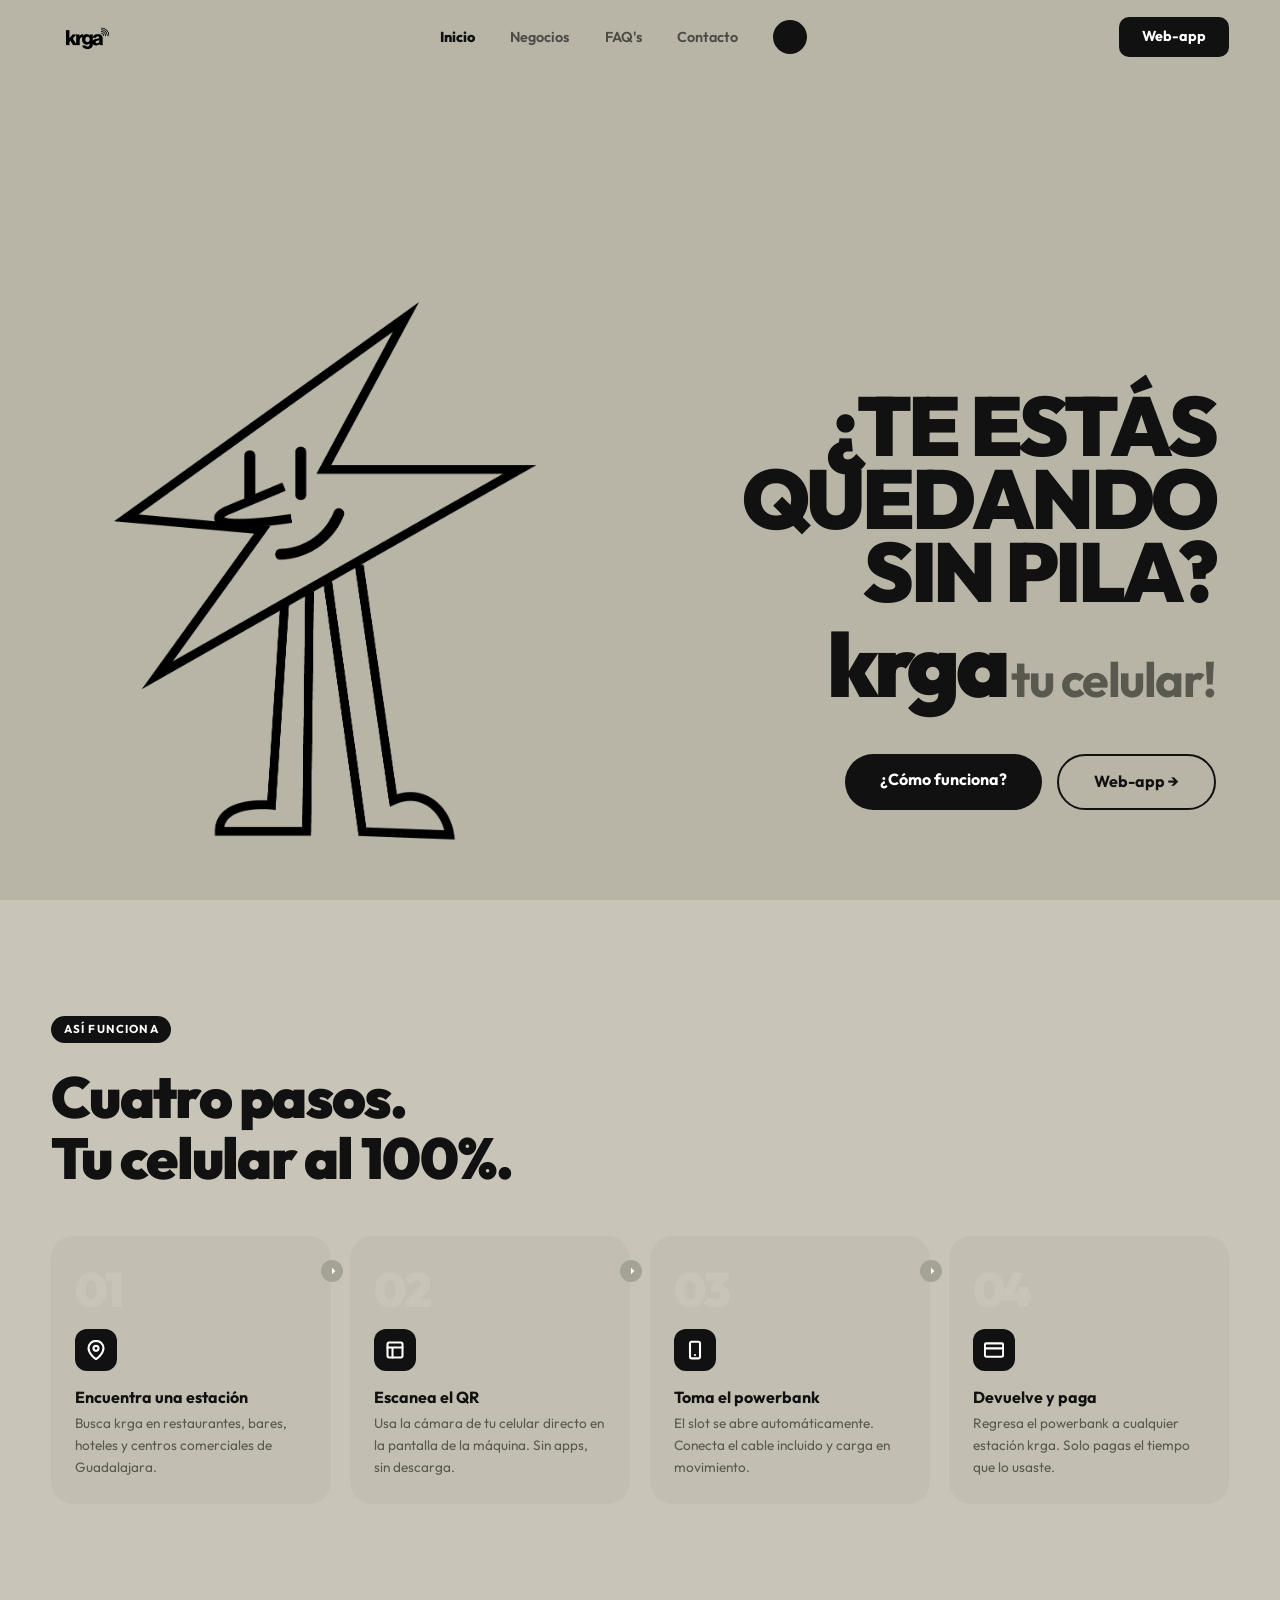
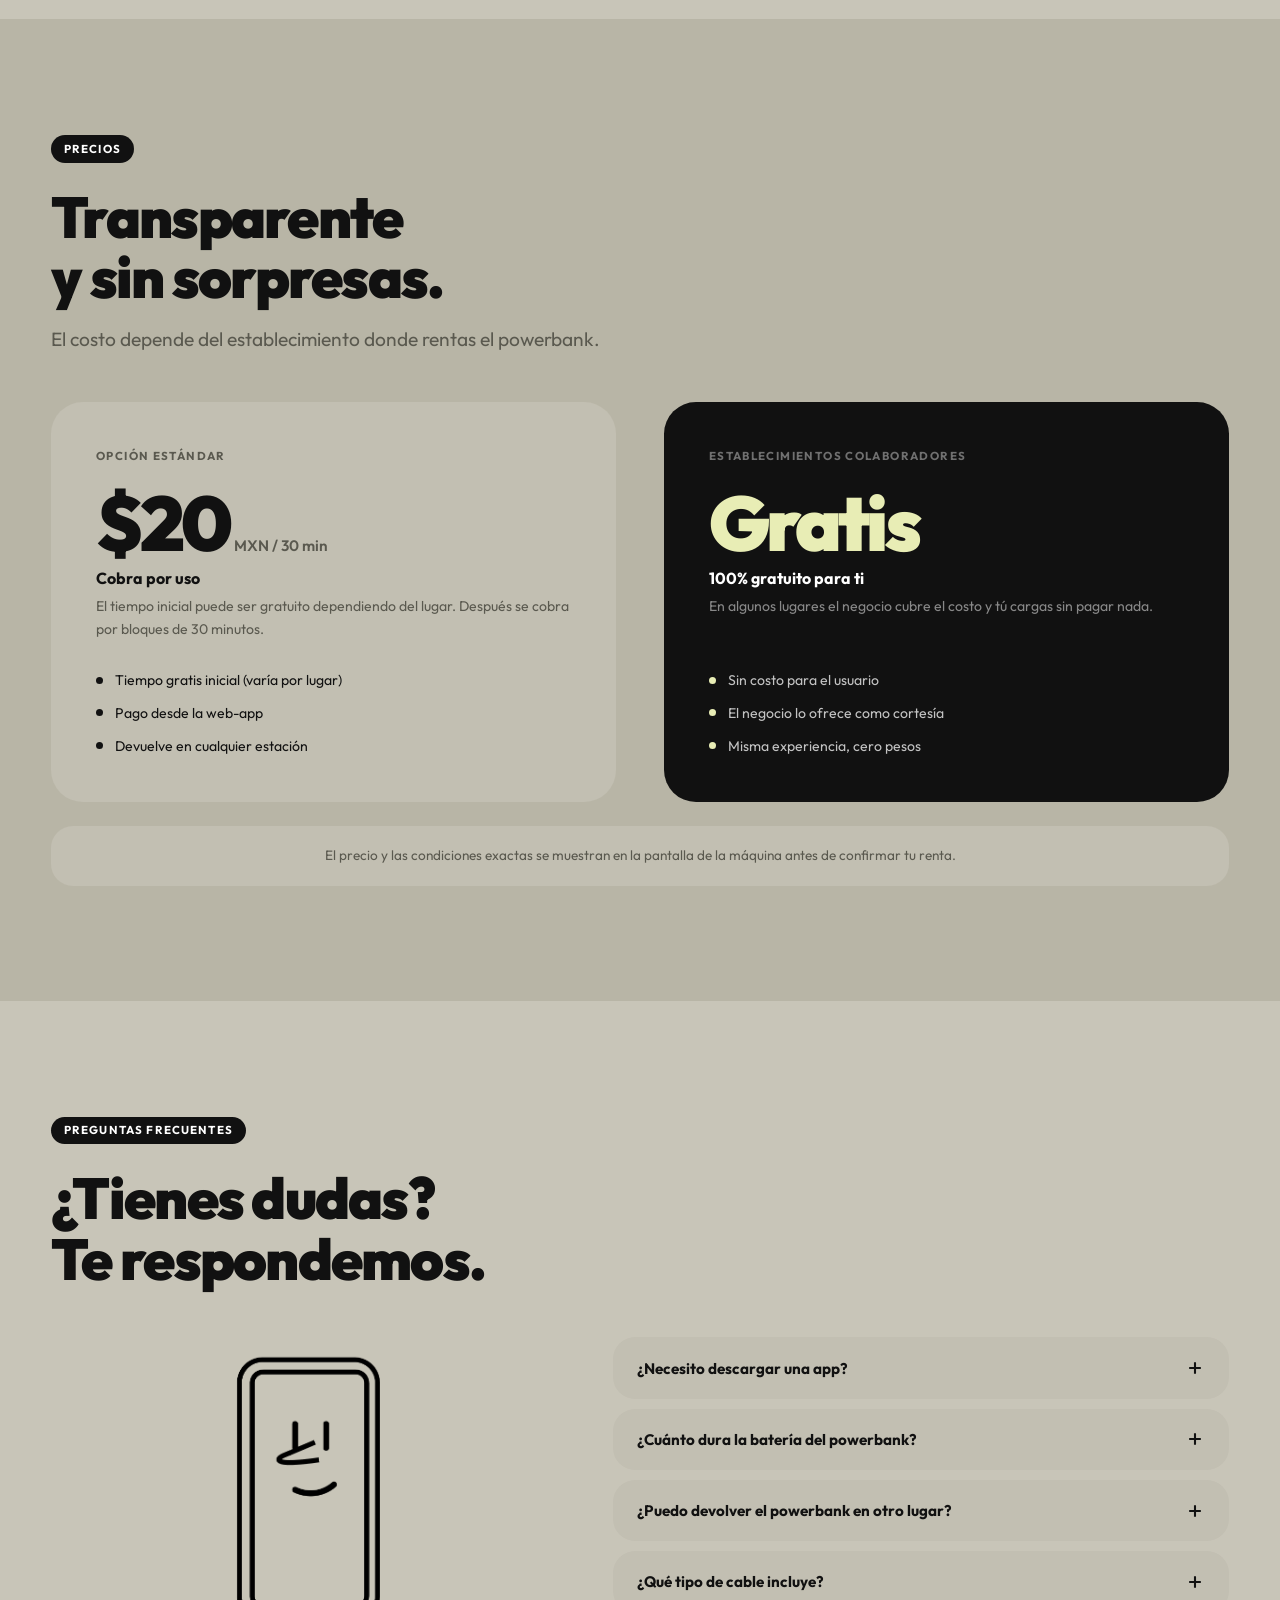
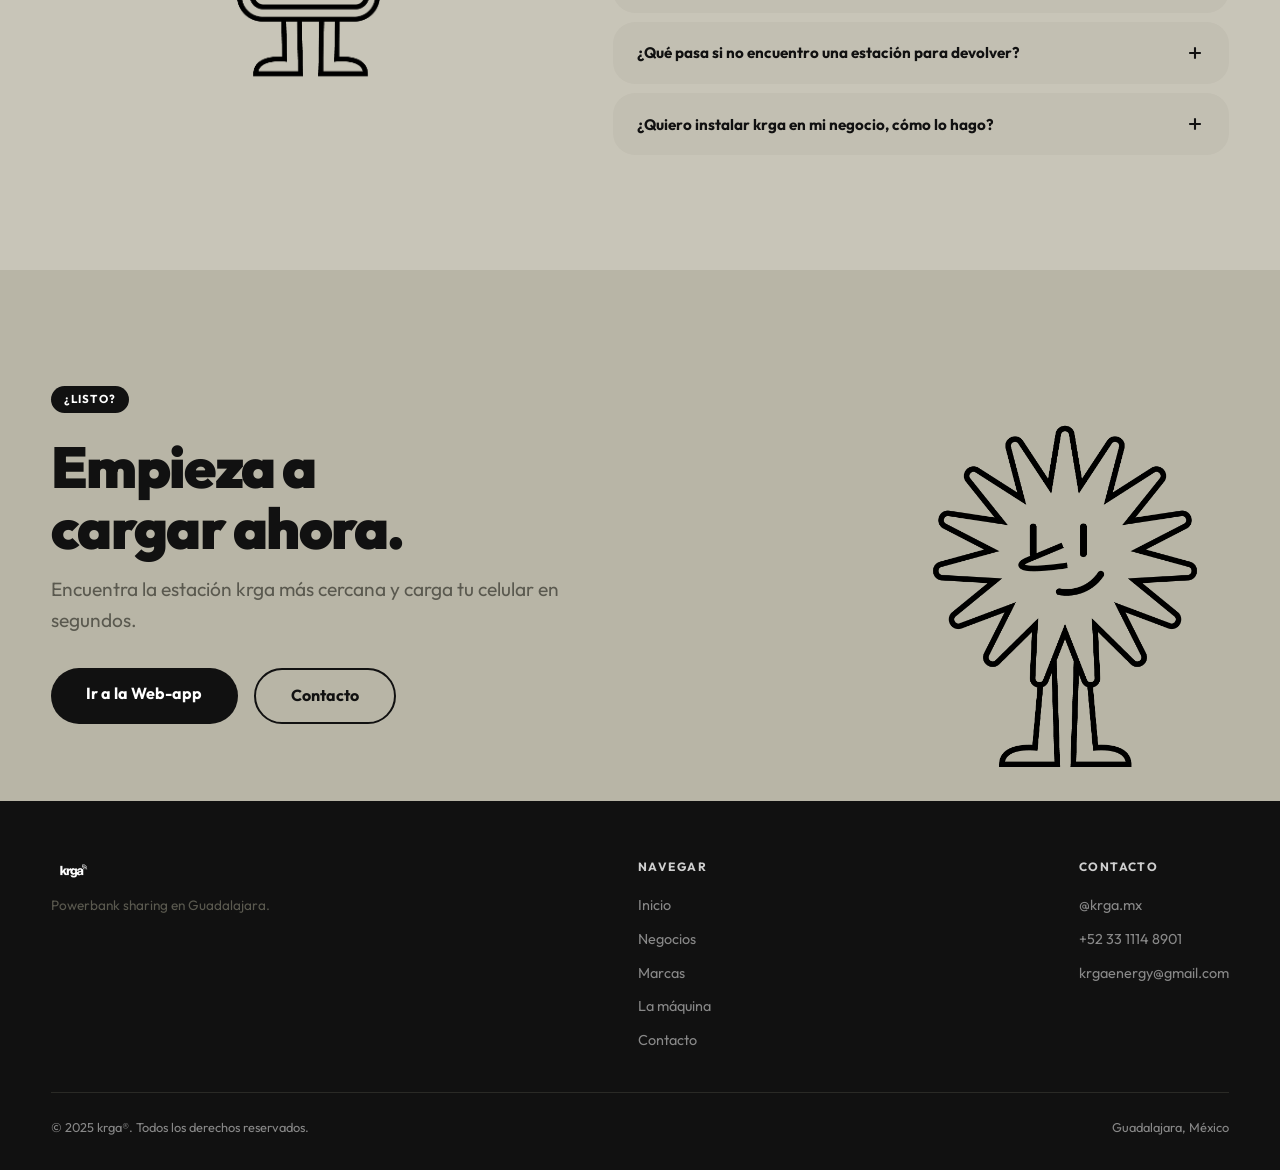
==== commit 28143011: "Nuevo landing page con monitos, nav rediseñada y datos de contacto empresa - index.html: rediseño co" ====
--- a/index.html
+++ b/index.html
@@ -3,56 +3,266 @@
 <head>
 <meta charset="UTF-8">
 <meta name="viewport" content="width=device-width, initial-scale=1.0">
-<title>krga® — Tu celular, donde sea</title>
+<title>krga® — Powerbank sharing en Guadalajara</title>
 <link rel="stylesheet" href="styles.css">
 <style>
-/* ─── HOME-SPECIFIC ─────────────────────────────────── */
+/* ─── HERO ─────────────────────────────────────────── */
 #hero {
   min-height: 100dvh;
-  display: flex; align-items: center;
-  padding-top: 100px;
-  padding-bottom: var(--section-pad);
   background: var(--taupe);
   position: relative; overflow: hidden;
-}
-
-/* topographic wave lines background */
-#hero::before {
-  content: '';
-  position: absolute; inset: 0;
-  background-image: url("data:image/svg+xml,%3Csvg xmlns='http://www.w3.org/2000/svg' width='800' height='600' viewBox='0 0 800 600'%3E%3Cg fill='none' stroke='%23A5A296' stroke-width='1' opacity='0.35'%3E%3Cpath d='M600,0 Q750,100 800,200 Q820,300 750,400 Q680,500 700,600'/%3E%3Cpath d='M650,0 Q800,120 830,240 Q850,350 780,450 Q710,550 730,650'/%3E%3Cpath d='M700,0 Q840,140 860,280 Q870,400 800,500 Q730,600 760,700'/%3E%3Cpath d='M550,0 Q700,80 760,180 Q790,280 720,380 Q650,480 680,580'/%3E%3Cpath d='M500,0 Q650,60 720,160 Q760,260 690,360 Q620,460 650,560'/%3E%3C/g%3E%3C/svg%3E");
-  background-repeat: no-repeat;
-  background-position: right center;
-  background-size: 65% auto;
-  pointer-events: none;
-}
-
+  display: flex; align-items: stretch;
+}
 .hero-grid {
   display: grid;
-  grid-template-columns: 1.1fr 0.9fr;
+  grid-template-columns: 1fr 1fr;
+  align-items: flex-end;
+  width: 100%;
+  min-height: 100dvh;
+}
+.hero-left {
+  display: flex; align-items: flex-end;
+  padding-left: clamp(1.5rem, 5vw, 5rem);
+}
+.hero-left img {
+  height: clamp(58vh, 72vh, 82vh);
+  width: auto;
+  object-fit: contain;
+  object-position: bottom left;
+  display: block;
+}
+.hero-right {
+  display: flex; flex-direction: column;
+  justify-content: flex-end; align-items: flex-end;
+  padding-bottom: clamp(3.5rem, 7vw, 7rem);
+  padding-right: clamp(1.5rem, 5vw, 5rem);
+  padding-top: 110px;
+  text-align: right;
+}
+.hero-q {
+  font-size: clamp(3rem, 6.5vw, 6.4rem);
+  font-weight: 900;
+  letter-spacing: -0.04em;
+  line-height: 0.88;
+  color: var(--black);
+  text-transform: uppercase;
+  margin-bottom: 0.65rem;
+}
+.hero-brand-line {
+  display: flex; align-items: baseline; justify-content: flex-end;
+  gap: 0.3em; flex-wrap: wrap;
+}
+.hero-brand {
+  font-size: clamp(3.2rem, 7vw, 6.8rem);
+  font-weight: 900;
+  letter-spacing: -0.05em;
+  line-height: 1;
+  color: var(--black);
+}
+.hero-tagline {
+  font-size: clamp(1.8rem, 3.8vw, 3.7rem);
+  font-weight: 700;
+  letter-spacing: -0.03em;
+  color: var(--muted);
+}
+.hero-ctas {
+  display: flex; gap: 0.9rem; flex-wrap: wrap;
+  justify-content: flex-end;
+  margin-top: 2.2rem;
+}
+
+/* ─── COMO FUNCIONA ─────────────────────────────────── */
+#como-funciona {
+  padding: var(--section-pad) 0;
+  background: var(--taupe-lt);
+}
+.steps-grid {
+  display: grid;
+  grid-template-columns: repeat(4,1fr);
+  gap: 1.2rem;
+  margin-top: 3rem;
+}
+.step-card {
+  background: var(--taupe-card);
+  border-radius: var(--r-md);
+  padding: 1.8rem 1.5rem 1.6rem;
+  position: relative;
+}
+.step-num {
+  font-size: 3rem; font-weight: 900;
+  letter-spacing: -0.05em; line-height: 1;
+  color: var(--taupe-lt); margin-bottom: 1rem;
+}
+.step-icon-wrap {
+  width: 42px; height: 42px;
+  background: var(--black); border-radius: 12px;
+  display: flex; align-items: center; justify-content: center;
+  margin-bottom: 1rem;
+}
+.step-card h3 { font-size: 1rem; font-weight: 700; margin-bottom: 0.35rem; }
+.step-card p  { font-size: 0.85rem; color: var(--muted); }
+.step-arrow {
+  position: absolute; top: 1.5rem; right: -0.75rem;
+  width: 22px; height: 22px;
+  background: var(--taupe-dk); border-radius: 50%;
+  display: flex; align-items: center; justify-content: center;
+  z-index: 2;
+}
+.step-arrow svg { width: 10px; height: 10px; }
+
+/* ─── PRECIOS ─────────────────────────────────────────── */
+#precios {
+  padding: var(--section-pad) 0;
+  background: var(--taupe);
+}
+.pricing-wrap {
+  display: grid;
+  grid-template-columns: 1fr 1fr;
   gap: var(--gap);
-  align-items: center;
-}
-
-.hero-h1 {
-  font-size: clamp(3.2rem, 7.5vw, 6rem);
-  font-weight: 900;
-  letter-spacing: -0.03em;
-  line-height: 1.0;
-  margin-bottom: 1.5rem;
-}
-.hero-h1 .white-word { color: var(--white); }
-
-.hero-ctas {
-  display: flex; flex-wrap: wrap; gap: 1rem;
+  align-items: stretch;
+  margin-top: 3rem;
+}
+.price-card {
+  background: var(--taupe-card);
+  border-radius: var(--r-lg);
+  padding: clamp(2rem, 4vw, 2.8rem);
+  display: flex; flex-direction: column;
+}
+.price-card.featured { background: var(--black); }
+.price-label {
+  font-size: 0.72rem; font-weight: 700;
+  letter-spacing: .12em; text-transform: uppercase;
+  color: var(--muted);
+}
+.price-card.featured .price-label { color: rgba(255,255,255,.4); }
+.price-amount-wrap {
+  display: flex; align-items: baseline; gap: 0.3em;
+  margin: 1.2rem 0 0.4rem;
+}
+.price-amount {
+  font-size: clamp(3.5rem, 6vw, 5rem);
+  font-weight: 900; letter-spacing: -0.05em; line-height: 1;
+  color: var(--black);
+}
+.price-card.featured .price-amount { color: var(--lime); }
+.price-unit {
+  font-size: 0.95rem; font-weight: 600; color: var(--muted);
+}
+.price-card.featured .price-unit { color: rgba(255,255,255,.45); }
+.price-card h3 { font-size: 1rem; font-weight: 700; margin-bottom: 0.4rem; color: var(--black); }
+.price-card.featured h3 { color: var(--white); }
+.price-card > p { font-size: 0.88rem; color: var(--muted); margin-bottom: 1.8rem; }
+.price-card.featured > p { color: rgba(255,255,255,.5); }
+.price-perks {
+  margin-top: auto;
+  display: flex; flex-direction: column; gap: 0.65rem;
+}
+.price-perk {
+  display: flex; align-items: center; gap: 0.75rem;
+  font-size: 0.88rem; color: var(--black);
+}
+.price-card.featured .price-perk { color: rgba(255,255,255,.75); }
+.perk-dot {
+  width: 7px; height: 7px; border-radius: 50%;
+  background: var(--black); flex-shrink: 0;
+}
+.price-card.featured .perk-dot { background: var(--lime); }
+.price-disclaimer {
   margin-top: 2rem;
-}
-
-.hero-visual {
-  display: flex; flex-direction: column;
-  align-items: center; justify-content: center;
-  gap: 1rem;
-  position: relative; z-index: 2;
+  padding: 1.2rem 1.6rem;
+  background: var(--taupe-card);
+  border-radius: var(--r-md);
+  font-size: 0.85rem; color: var(--muted);
+  text-align: center;
+}
+
+/* ─── FAQ ─────────────────────────────────────────────── */
+#faq {
+  padding: var(--section-pad) 0;
+  background: var(--taupe-lt);
+}
+.faq-grid {
+  display: grid;
+  grid-template-columns: 1fr 1.2fr;
+  gap: var(--gap);
+  align-items: start;
+  margin-top: 3rem;
+}
+.faq-visual {
+  display: flex; align-items: flex-end; justify-content: center;
+  position: sticky; top: 110px;
+}
+.faq-visual img {
+  height: clamp(200px, 28vw, 360px);
+  width: auto;
+}
+.faq-list {
+  display: flex; flex-direction: column; gap: 0.6rem;
+}
+.faq-item {
+  background: var(--taupe-card);
+  border-radius: var(--r-md);
+  overflow: hidden;
+}
+.faq-q {
+  width: 100%; text-align: left;
+  background: none; border: none; cursor: pointer;
+  padding: 1.3rem 1.5rem;
+  display: flex; align-items: center; justify-content: space-between;
+  gap: 1rem; font-family: inherit;
+  font-size: 0.95rem; font-weight: 700; color: var(--black);
+}
+.faq-q svg { flex-shrink: 0; transition: transform .3s; }
+.faq-item.open .faq-q svg { transform: rotate(45deg); }
+.faq-a {
+  max-height: 0; overflow: hidden;
+  transition: max-height .35s ease, padding .3s ease;
+  font-size: 0.88rem; color: var(--muted); line-height: 1.7;
+  padding: 0 1.5rem;
+}
+.faq-item.open .faq-a { max-height: 200px; padding: 0 1.5rem 1.3rem; }
+
+/* ─── CTA FINAL ───────────────────────────────────────── */
+#cta-final {
+  padding: var(--section-pad) 0 0;
+  background: var(--taupe);
+  overflow: hidden;
+}
+.cta-inner {
+  display: grid;
+  grid-template-columns: 1fr 1fr;
+  align-items: flex-end;
+  gap: var(--gap);
+}
+.cta-text { padding-bottom: clamp(3rem, 6vw, 6rem); }
+.cta-text h2 { margin-bottom: 1rem; }
+.cta-text p { margin-bottom: 2rem; }
+.cta-monito {
+  display: flex; justify-content: flex-end; align-items: flex-end;
+}
+.cta-monito img {
+  height: clamp(240px, 32vw, 420px);
+  width: auto;
+}
+
+/* ─── RESPONSIVE ──────────────────────────────────────── */
+@media (max-width: 960px) {
+  .hero-grid { grid-template-columns: 1fr; min-height: unset; }
+  .hero-left { justify-content: center; padding-left: 0; }
+  .hero-left img { height: 44vh; }
+  .hero-right { align-items: center; text-align: center; padding-right: 1.5rem; padding-left: 1.5rem; padding-top: 80px; }
+  .hero-brand-line { justify-content: center; }
+  .hero-ctas { justify-content: center; }
+  .steps-grid { grid-template-columns: repeat(2,1fr); }
+  .step-arrow { display: none; }
+  .pricing-wrap { grid-template-columns: 1fr; }
+  .faq-grid { grid-template-columns: 1fr; }
+  .faq-visual { display: none; }
+  .cta-inner { grid-template-columns: 1fr; }
+  .cta-monito { justify-content: center; }
+}
+@media (max-width: 560px) {
+  .steps-grid { grid-template-columns: 1fr; }
 }
 </style>
 </head>
@@ -65,75 +275,258 @@
       <img src="assets/logo-black.png" alt="krga">
     </a>
     <ul class="nav-links">
-      <li><a href="establecimientos.html">Establecimientos</a></li>
-      <li><a href="marcas.html">Marcas</a></li>
-      <li><a href="la-maquina.html">La máquina</a></li>
+      <li><a href="index.html" style="opacity:1;font-weight:800;">Inicio</a></li>
+      <li><a href="establecimientos.html">Negocios</a></li>
+      <li><a href="#faq">FAQ's</a></li>
       <li><a href="contacto.html">Contacto</a></li>
-      <li><a href="contacto.html" class="nav-cta">Contáctanos</a></li>
+      <li>
+        <a href="https://wa.me/523311148901" target="_blank" class="nav-wa" aria-label="WhatsApp">
+          <svg viewBox="0 0 24 24" width="17" height="17" fill="currentColor"><path d="M17.472 14.382c-.297-.149-1.758-.867-2.03-.967-.273-.099-.471-.148-.67.15-.197.297-.767.966-.94 1.164-.173.199-.347.223-.644.075-.297-.15-1.255-.463-2.39-1.475-.883-.788-1.48-1.761-1.653-2.059-.173-.297-.018-.458.13-.606.134-.133.298-.347.446-.52.149-.174.198-.298.298-.497.099-.198.05-.371-.025-.52-.075-.149-.669-1.612-.916-2.207-.242-.579-.487-.5-.669-.51-.173-.008-.371-.01-.57-.01-.198 0-.52.074-.792.372-.272.297-1.04 1.016-1.04 2.479 0 1.462 1.065 2.875 1.213 3.074.149.198 2.096 3.2 5.077 4.487.709.306 1.262.489 1.694.625.712.227 1.36.195 1.871.118.571-.085 1.758-.719 2.006-1.413.248-.694.248-1.289.173-1.413-.074-.124-.272-.198-.57-.347m-5.421 7.403h-.004a9.87 9.87 0 01-5.031-1.378l-.361-.214-3.741.982.998-3.648-.235-.374a9.86 9.86 0 01-1.51-5.26c.001-5.45 4.436-9.884 9.888-9.884 2.64 0 5.122 1.03 6.988 2.898a9.825 9.825 0 012.893 6.994c-.003 5.45-4.437 9.884-9.885 9.884m8.413-18.297A11.815 11.815 0 0012.05 0C5.495 0 .16 5.335.157 11.892c0 2.096.547 4.142 1.588 5.945L.057 24l6.305-1.654a11.882 11.882 0 005.683 1.448h.005c6.554 0 11.89-5.335 11.893-11.893a11.821 11.821 0 00-3.48-8.413z"/></svg>
+        </a>
+      </li>
     </ul>
+    <a href="#" class="nav-webapp">Web-app</a>
     <button class="hamburger" id="hamburger" aria-label="Menú">
       <span></span><span></span><span></span>
     </button>
   </div>
 </nav>
-
-<!-- Mobile menu -->
 <div class="mobile-menu" id="mobileMenu">
-  <a href="establecimientos.html" onclick="closeMobile()">Establecimientos</a>
-  <a href="marcas.html"           onclick="closeMobile()">Marcas</a>
-  <a href="la-maquina.html"       onclick="closeMobile()">La máquina</a>
+  <a href="index.html"           onclick="closeMobile()">Inicio</a>
+  <a href="establecimientos.html" onclick="closeMobile()">Negocios</a>
+  <a href="index.html#faq"        onclick="closeMobile()">FAQ's</a>
   <a href="contacto.html"         onclick="closeMobile()">Contacto</a>
+  <a href="https://wa.me/523311148901" target="_blank" onclick="closeMobile()">WhatsApp</a>
+  <a href="#" onclick="closeMobile()" style="background:var(--black);color:#fff;padding:0.6em 2em;border-radius:10px;margin-top:1rem;">Web-app</a>
 </div>
 
 <!-- ══ HERO ══ -->
 <section id="hero">
+  <div class="hero-grid">
+
+    <div class="hero-left">
+      <img src="assets/monito-bolt.png" alt="Personaje krga con rayo">
+    </div>
+
+    <div class="hero-right">
+      <div class="reveal">
+        <h1 class="hero-q">¿TE ESTÁS<br>QUEDANDO<br>SIN PILA?</h1>
+        <div class="hero-brand-line">
+          <span class="hero-brand">krga</span>
+          <span class="hero-tagline">tu celular!</span>
+        </div>
+        <div class="hero-ctas">
+          <a href="#como-funciona" class="btn-primary">¿Cómo funciona?</a>
+          <a href="#" class="btn-outline">Web-app →</a>
+        </div>
+      </div>
+    </div>
+
+  </div>
+</section>
+
+<!-- ══ CÓMO FUNCIONA ══ -->
+<section id="como-funciona">
   <div class="container">
-    <div class="hero-grid">
-
-      <div class="reveal">
-        <span class="tag">Powerbank Sharing · Guadalajara</span>
-        <h1 class="hero-h1">
-          ¿Tus clientes<br>se quedan<br><span class="white-word">sin pila?</span>
-        </h1>
-        <p class="lead">
-          krga instala estaciones de carga en tu negocio. Tus
-          clientes cargan su celular mientras disfrutan. Tú te
-          enfocas en lo que importa.
-        </p>
-        <div class="hero-ctas">
-          <a href="establecimientos.html" class="btn-primary">Soy un establecimiento</a>
-          <a href="marcas.html" class="btn-outline">Soy una marca</a>
-        </div>
-      </div>
-
-      <div class="hero-visual reveal visual-right">
-        <!-- Machine mockup -->
-        <div class="machine-wrap">
-          <div class="machine-body">
-            <div class="machine-screen machine-screen-ad">
-              <div class="ad-card">
-                <div class="ad-badge">AD</div>
-                <div class="ad-card-title">TU RESTAURANTE</div>
-                <div class="ad-card-sub">Menú del día<br>Reserva tu mesa hoy</div>
-              </div>
-            </div>
-            <div class="machine-label">
-              <img src="assets/logo-black.png" alt="krga" class="machine-label-logo">
-              <span class="machine-model-tag">SMART</span>
-            </div>
-            <div class="machine-slots">
-              <div class="slot on"></div>
-              <div class="slot"></div>
-              <div class="slot on"></div>
-              <div class="slot on"></div>
-              <div class="slot"></div>
-              <div class="slot on"></div>
-            </div>
-            <div class="machine-footer"></div>
-          </div>
-        </div>
-      </div>
-
+    <div class="reveal">
+      <span class="tag">Así funciona</span>
+      <h2>Cuatro pasos.<br>Tu celular al 100%.</h2>
+    </div>
+
+    <div class="steps-grid">
+
+      <div class="step-card reveal" style="transition-delay:.05s;">
+        <div class="step-num">01</div>
+        <div class="step-icon-wrap">
+          <svg width="20" height="20" viewBox="0 0 24 24" fill="none" stroke="#fff" stroke-width="2.5" stroke-linecap="round" stroke-linejoin="round">
+            <path d="M21 10c0 7-9 13-9 13s-9-6-9-13a9 9 0 0118 0z"/><circle cx="12" cy="10" r="3"/>
+          </svg>
+        </div>
+        <h3>Encuentra una estación</h3>
+        <p>Busca krga en restaurantes, bares, hoteles y centros comerciales de Guadalajara.</p>
+        <span class="step-arrow">
+          <svg viewBox="0 0 12 12" fill="white"><path d="M2 6h8M6 2l4 4-4 4"/></svg>
+        </span>
+      </div>
+
+      <div class="step-card reveal" style="transition-delay:.1s;">
+        <div class="step-num">02</div>
+        <div class="step-icon-wrap">
+          <svg width="20" height="20" viewBox="0 0 24 24" fill="none" stroke="#fff" stroke-width="2.5" stroke-linecap="round" stroke-linejoin="round">
+            <rect x="3" y="3" width="18" height="18" rx="2"/><path d="M3 9h18M9 21V9"/>
+          </svg>
+        </div>
+        <h3>Escanea el QR</h3>
+        <p>Usa la cámara de tu celular directo en la pantalla de la máquina. Sin apps, sin descarga.</p>
+        <span class="step-arrow">
+          <svg viewBox="0 0 12 12" fill="white"><path d="M2 6h8M6 2l4 4-4 4"/></svg>
+        </span>
+      </div>
+
+      <div class="step-card reveal" style="transition-delay:.15s;">
+        <div class="step-num">03</div>
+        <div class="step-icon-wrap">
+          <svg width="20" height="20" viewBox="0 0 24 24" fill="none" stroke="#fff" stroke-width="2.5" stroke-linecap="round" stroke-linejoin="round">
+            <rect x="6" y="2" width="12" height="20" rx="2" ry="2"/><line x1="12" y1="18" x2="12.01" y2="18"/>
+          </svg>
+        </div>
+        <h3>Toma el powerbank</h3>
+        <p>El slot se abre automáticamente. Conecta el cable incluido y carga en movimiento.</p>
+        <span class="step-arrow">
+          <svg viewBox="0 0 12 12" fill="white"><path d="M2 6h8M6 2l4 4-4 4"/></svg>
+        </span>
+      </div>
+
+      <div class="step-card reveal" style="transition-delay:.2s;">
+        <div class="step-num">04</div>
+        <div class="step-icon-wrap">
+          <svg width="20" height="20" viewBox="0 0 24 24" fill="none" stroke="#fff" stroke-width="2.5" stroke-linecap="round" stroke-linejoin="round">
+            <rect x="1" y="4" width="22" height="16" rx="2" ry="2"/><line x1="1" y1="10" x2="23" y2="10"/>
+          </svg>
+        </div>
+        <h3>Devuelve y paga</h3>
+        <p>Regresa el powerbank a cualquier estación krga. Solo pagas el tiempo que lo usaste.</p>
+      </div>
+
+    </div>
+  </div>
+</section>
+
+<!-- ══ PRECIOS ══ -->
+<section id="precios">
+  <div class="container">
+    <div class="reveal">
+      <span class="tag">Precios</span>
+      <h2>Transparente<br>y sin sorpresas.</h2>
+      <p class="lead" style="margin-top:1rem;">
+        El costo depende del establecimiento donde rentas el powerbank.
+      </p>
+    </div>
+
+    <div class="pricing-wrap">
+
+      <div class="price-card reveal" style="transition-delay:.05s;">
+        <span class="price-label">Opción estándar</span>
+        <div class="price-amount-wrap">
+          <span class="price-amount">$20</span>
+          <span class="price-unit">MXN / 30 min</span>
+        </div>
+        <h3>Cobra por uso</h3>
+        <p>El tiempo inicial puede ser gratuito dependiendo del lugar. Después se cobra por bloques de 30 minutos.</p>
+        <div class="price-perks">
+          <div class="price-perk"><span class="perk-dot"></span>Tiempo gratis inicial (varía por lugar)</div>
+          <div class="price-perk"><span class="perk-dot"></span>Pago desde la web-app</div>
+          <div class="price-perk"><span class="perk-dot"></span>Devuelve en cualquier estación</div>
+        </div>
+      </div>
+
+      <div class="price-card featured reveal" style="transition-delay:.1s;">
+        <span class="price-label">Establecimientos colaboradores</span>
+        <div class="price-amount-wrap">
+          <span class="price-amount">Gratis</span>
+        </div>
+        <h3 style="color:var(--white);">100% gratuito para ti</h3>
+        <p>En algunos lugares el negocio cubre el costo y tú cargas sin pagar nada.</p>
+        <div class="price-perks">
+          <div class="price-perk"><span class="perk-dot"></span>Sin costo para el usuario</div>
+          <div class="price-perk"><span class="perk-dot"></span>El negocio lo ofrece como cortesía</div>
+          <div class="price-perk"><span class="perk-dot"></span>Misma experiencia, cero pesos</div>
+        </div>
+      </div>
+
+    </div>
+
+    <div class="price-disclaimer reveal" style="margin-top:1.5rem;">
+      El precio y las condiciones exactas se muestran en la pantalla de la máquina antes de confirmar tu renta.
+    </div>
+  </div>
+</section>
+
+<!-- ══ FAQ ══ -->
+<section id="faq">
+  <div class="container">
+    <div class="reveal">
+      <span class="tag">Preguntas frecuentes</span>
+      <h2>¿Tienes dudas?<br>Te respondemos.</h2>
+    </div>
+
+    <div class="faq-grid">
+
+      <div class="faq-visual reveal">
+        <img src="assets/monito-phone.png" alt="Personaje usando la app krga">
+      </div>
+
+      <div class="faq-list">
+
+        <div class="faq-item reveal">
+          <button class="faq-q">
+            ¿Necesito descargar una app?
+            <svg viewBox="0 0 24 24" width="20" height="20" fill="none" stroke="currentColor" stroke-width="2.5"><line x1="12" y1="5" x2="12" y2="19"/><line x1="5" y1="12" x2="19" y2="12"/></svg>
+          </button>
+          <div class="faq-a">No. Solo necesitas escanear el QR que aparece en la pantalla de la máquina con la cámara de tu celular. No hace falta descargar nada.</div>
+        </div>
+
+        <div class="faq-item reveal">
+          <button class="faq-q">
+            ¿Cuánto dura la batería del powerbank?
+            <svg viewBox="0 0 24 24" width="20" height="20" fill="none" stroke="currentColor" stroke-width="2.5"><line x1="12" y1="5" x2="12" y2="19"/><line x1="5" y1="12" x2="19" y2="12"/></svg>
+          </button>
+          <div class="faq-a">Nuestros powerbanks tienen capacidad suficiente para cargar un celular completo. El tiempo exacto depende del modelo de tu celular y el porcentaje de batería que tengas.</div>
+        </div>
+
+        <div class="faq-item reveal">
+          <button class="faq-q">
+            ¿Puedo devolver el powerbank en otro lugar?
+            <svg viewBox="0 0 24 24" width="20" height="20" fill="none" stroke="currentColor" stroke-width="2.5"><line x1="12" y1="5" x2="12" y2="19"/><line x1="5" y1="12" x2="19" y2="12"/></svg>
+          </button>
+          <div class="faq-a">Sí. Puedes devolver el powerbank en cualquier estación krga disponible en Guadalajara. No tienes que regresar al mismo lugar donde lo rentaste.</div>
+        </div>
+
+        <div class="faq-item reveal">
+          <button class="faq-q">
+            ¿Qué tipo de cable incluye?
+            <svg viewBox="0 0 24 24" width="20" height="20" fill="none" stroke="currentColor" stroke-width="2.5"><line x1="12" y1="5" x2="12" y2="19"/><line x1="5" y1="12" x2="19" y2="12"/></svg>
+          </button>
+          <div class="faq-a">Cada powerbank krga incluye cable Lightning (iPhone), USB-C y Micro-USB, compatible con prácticamente todos los celulares del mercado.</div>
+        </div>
+
+        <div class="faq-item reveal">
+          <button class="faq-q">
+            ¿Qué pasa si no encuentro una estación para devolver?
+            <svg viewBox="0 0 24 24" width="20" height="20" fill="none" stroke="currentColor" stroke-width="2.5"><line x1="12" y1="5" x2="12" y2="19"/><line x1="5" y1="12" x2="19" y2="12"/></svg>
+          </button>
+          <div class="faq-a">Si se acaba el tiempo sin devolver, se aplica el cargo correspondiente según tu renta. Desde la web-app puedes ver las estaciones más cercanas en tiempo real.</div>
+        </div>
+
+        <div class="faq-item reveal">
+          <button class="faq-q">
+            ¿Quiero instalar krga en mi negocio, cómo lo hago?
+            <svg viewBox="0 0 24 24" width="20" height="20" fill="none" stroke="currentColor" stroke-width="2.5"><line x1="12" y1="5" x2="12" y2="19"/><line x1="5" y1="12" x2="19" y2="12"/></svg>
+          </button>
+          <div class="faq-a">Contáctanos por WhatsApp o ve a la sección Negocios. Te explicamos las condiciones y hacemos la instalación sin obra ni inversión de tu parte.</div>
+        </div>
+
+      </div>
+    </div>
+  </div>
+</section>
+
+<!-- ══ CTA FINAL ══ -->
+<section id="cta-final">
+  <div class="container">
+    <div class="cta-inner">
+      <div class="cta-text reveal">
+        <span class="tag">¿Listo?</span>
+        <h2>Empieza a<br>cargar ahora.</h2>
+        <p class="lead">Encuentra la estación krga más cercana y carga tu celular en segundos.</p>
+        <div style="display:flex;gap:1rem;flex-wrap:wrap;margin-top:2rem;">
+          <a href="#" class="btn-primary">Ir a la Web-app</a>
+          <a href="contacto.html" class="btn-outline">Contacto</a>
+        </div>
+      </div>
+      <div class="cta-monito reveal">
+        <img src="assets/monito-sun.png" alt="Personaje krga">
+      </div>
     </div>
   </div>
 </section>
@@ -144,20 +537,24 @@
     <div class="footer-inner">
       <div class="footer-logo">
         <img src="assets/logo-black.png" alt="krga">
-        <p>Powerbank sharing para negocios en Guadalajara.</p>
+        <p>Powerbank sharing en Guadalajara.</p>
       </div>
       <div class="footer-links">
-        <h5>Para ti</h5>
+        <h5>Navegar</h5>
         <ul>
-          <li><a href="establecimientos.html">Establecimientos</a></li>
+          <li><a href="index.html">Inicio</a></li>
+          <li><a href="establecimientos.html">Negocios</a></li>
           <li><a href="marcas.html">Marcas</a></li>
           <li><a href="la-maquina.html">La máquina</a></li>
+          <li><a href="contacto.html">Contacto</a></li>
         </ul>
       </div>
       <div class="footer-links">
-        <h5>Empresa</h5>
+        <h5>Contacto</h5>
         <ul>
-          <li><a href="contacto.html">Contacto</a></li>
+          <li><a href="https://instagram.com/krga.mx" target="_blank">@krga.mx</a></li>
+          <li><a href="https://wa.me/523311148901" target="_blank">+52 33 1114 8901</a></li>
+          <li><a href="mailto:krgaenergy@gmail.com">krgaenergy@gmail.com</a></li>
         </ul>
       </div>
     </div>
@@ -169,13 +566,8 @@
 </footer>
 
 <script>
-// Navbar scroll
 const nav = document.getElementById('nav');
-window.addEventListener('scroll', () => {
-  nav.classList.toggle('scrolled', window.scrollY > 40);
-});
-
-// Hamburger
+window.addEventListener('scroll', () => nav.classList.toggle('scrolled', window.scrollY > 40));
 const hamburger = document.getElementById('hamburger');
 const mobileMenu = document.getElementById('mobileMenu');
 hamburger.addEventListener('click', () => mobileMenu.classList.toggle('open'));
@@ -184,8 +576,18 @@
 // Reveal on scroll
 const observer = new IntersectionObserver(entries => {
   entries.forEach(e => { if (e.isIntersecting) e.target.classList.add('visible'); });
-}, { threshold: 0.12 });
+}, { threshold: 0.1 });
 document.querySelectorAll('.reveal').forEach(el => observer.observe(el));
+
+// FAQ accordion
+document.querySelectorAll('.faq-q').forEach(btn => {
+  btn.addEventListener('click', () => {
+    const item = btn.closest('.faq-item');
+    const isOpen = item.classList.contains('open');
+    document.querySelectorAll('.faq-item.open').forEach(i => i.classList.remove('open'));
+    if (!isOpen) item.classList.add('open');
+  });
+});
 </script>
 </body>
 </html>
--- a/styles.css
+++ b/styles.css
@@ -128,7 +128,7 @@
 .nav-inner {
   display: flex; align-items: center; justify-content: space-between;
 }
-.nav-logo img { height: 30px; }
+.nav-logo img { height: 42px; }
 .nav-links {
   display: flex; gap: 2.2rem; align-items: center;
 }
@@ -147,6 +147,27 @@
 }
 .nav-cta:hover { transform: scale(1.04); }
 .nav-dark .nav-cta { background: var(--white); color: var(--black) !important; }
+
+.nav-webapp {
+  background: var(--black); color: var(--white);
+  padding: 0.6em 1.6em; border-radius: 10px;
+  font-weight: 700; font-size: 0.9rem;
+  transition: opacity .2s;
+  white-space: nowrap; flex-shrink: 0;
+}
+.nav-webapp:hover { opacity: 0.82; }
+.nav-dark .nav-webapp { background: var(--white); color: var(--black); }
+
+.nav-wa {
+  display: flex; align-items: center; justify-content: center;
+  width: 34px; height: 34px;
+  background: var(--black); color: var(--white);
+  border-radius: 50%; flex-shrink: 0;
+  transition: transform .2s;
+  opacity: 1 !important;
+}
+.nav-wa:hover { transform: scale(1.08); }
+.nav-dark .nav-wa { background: rgba(255,255,255,.15); }
 
 .hamburger {
   display: none; flex-direction: column; gap: 5px;
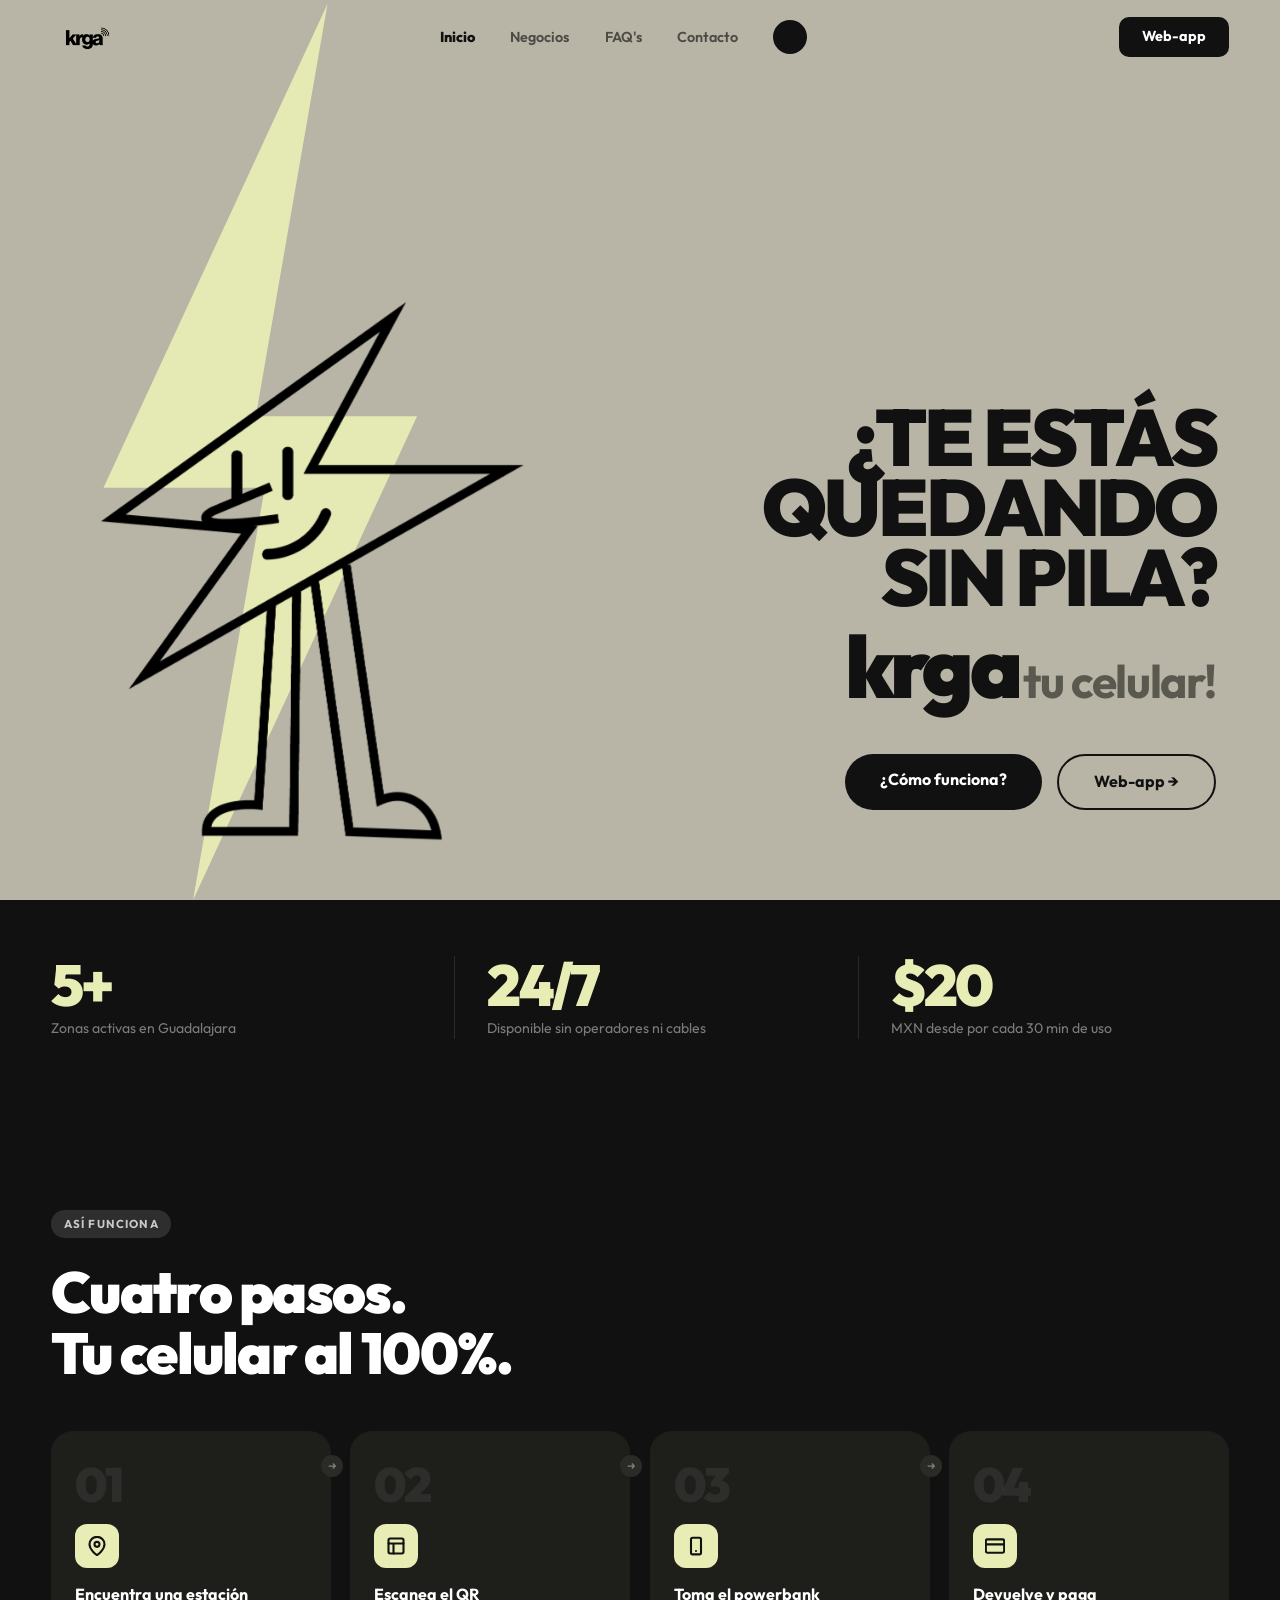
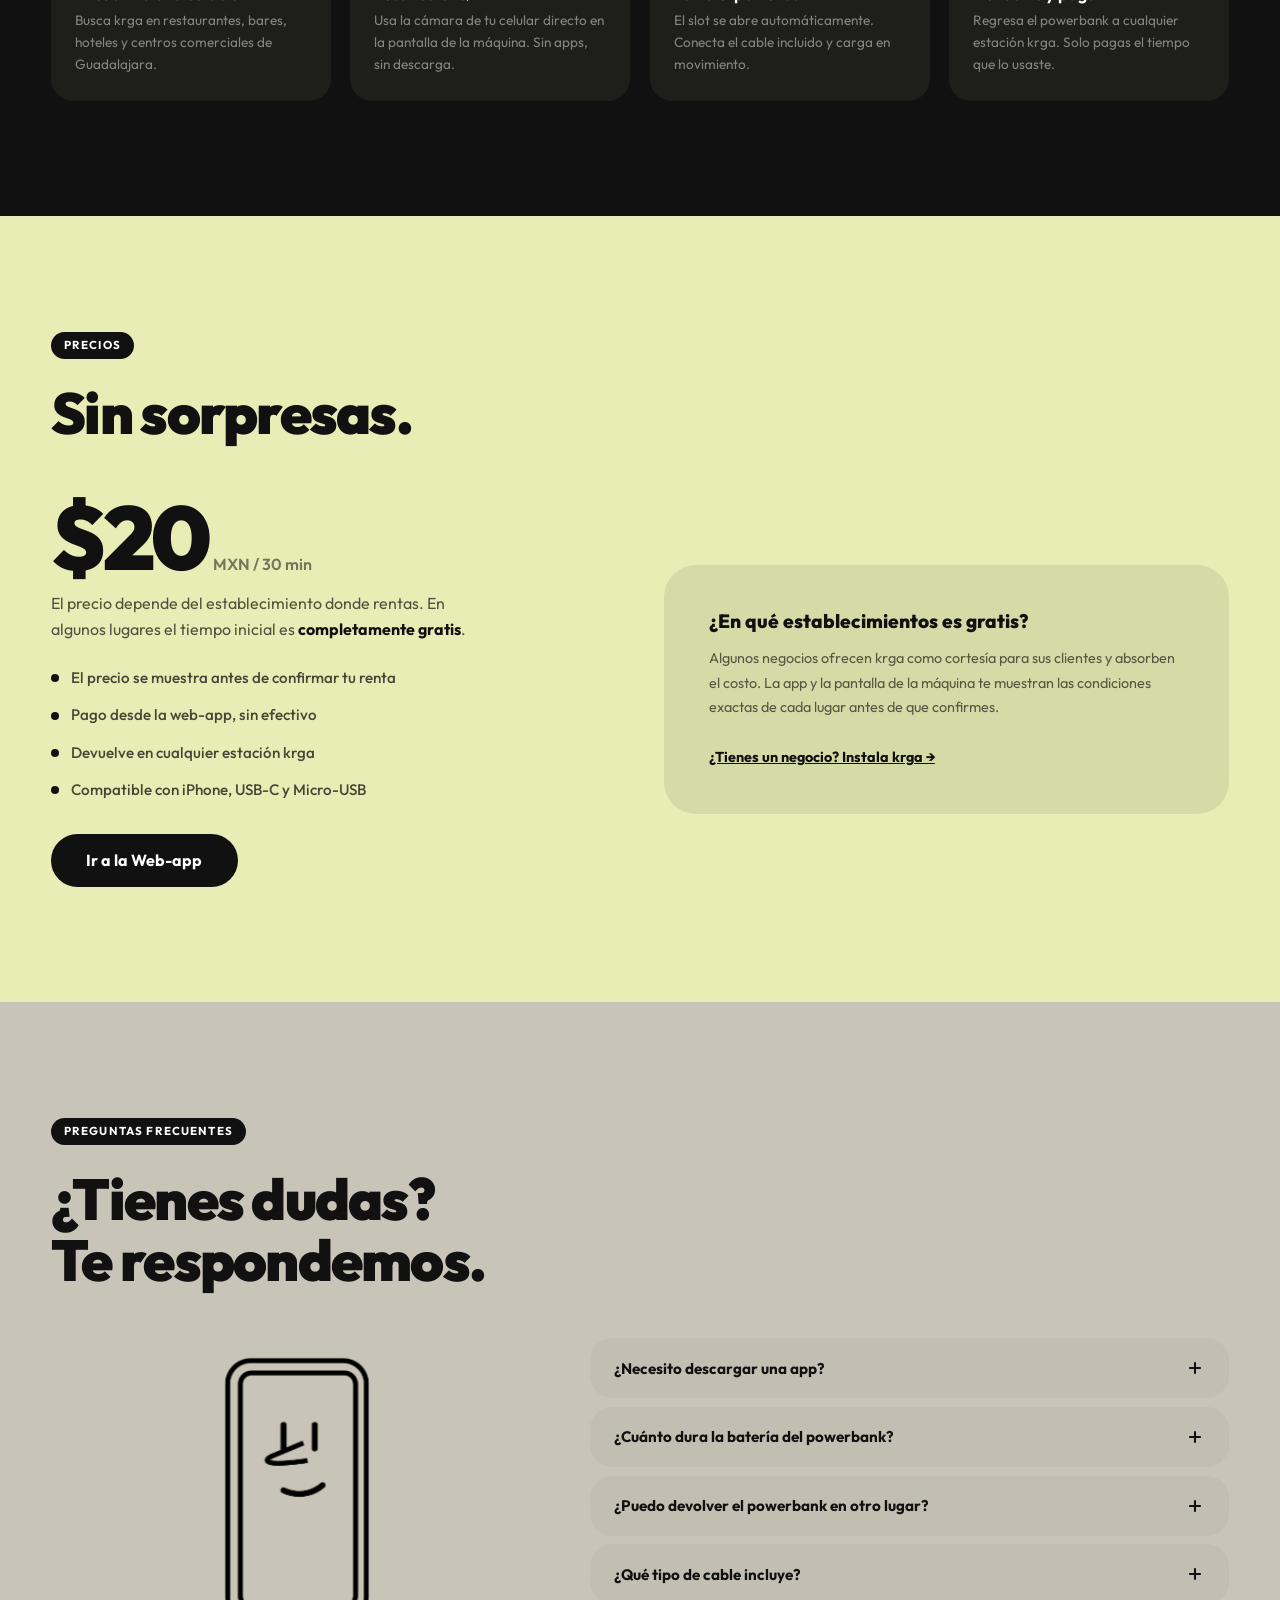
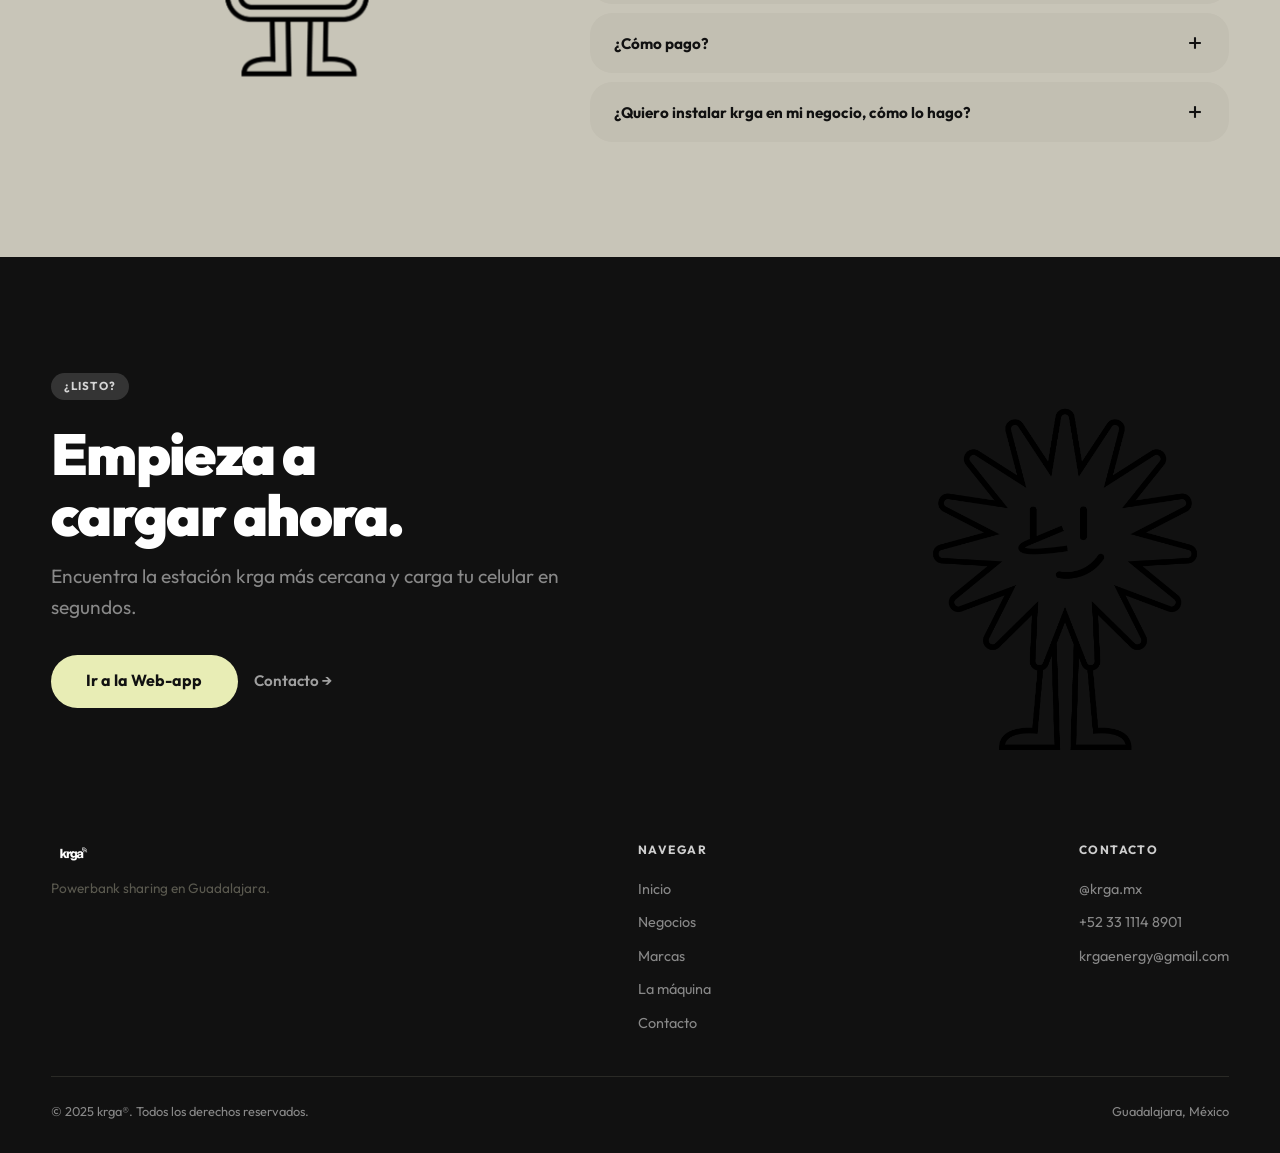
==== commit 4097978a: "Landing más llamativa, contraste mejorado, publicidad en negocios - index.html: hero con rayo de fon" ====
--- a/index.html
+++ b/index.html
@@ -21,17 +21,29 @@
   min-height: 100dvh;
 }
 .hero-left {
+  position: relative;
   display: flex; align-items: flex-end;
-  padding-left: clamp(1.5rem, 5vw, 5rem);
+  padding-left: clamp(1rem, 4vw, 4rem);
+}
+.hero-bolt-bg {
+  position: absolute;
+  left: clamp(-2rem, -1vw, 0rem);
+  bottom: 0;
+  width: clamp(260px, 42vw, 540px);
+  height: auto;
+  z-index: 0;
+  pointer-events: none;
 }
 .hero-left img {
+  position: relative; z-index: 1;
   height: clamp(58vh, 72vh, 82vh);
   width: auto;
   object-fit: contain;
-  object-position: bottom left;
+  object-position: bottom;
   display: block;
 }
 .hero-right {
+  position: relative; z-index: 1;
   display: flex; flex-direction: column;
   justify-content: flex-end; align-items: flex-end;
   padding-bottom: clamp(3.5rem, 7vw, 7rem);
@@ -40,7 +52,7 @@
   text-align: right;
 }
 .hero-q {
-  font-size: clamp(3rem, 6.5vw, 6.4rem);
+  font-size: clamp(3rem, 6.2vw, 6.4rem);
   font-weight: 900;
   letter-spacing: -0.04em;
   line-height: 0.88;
@@ -50,32 +62,56 @@
 }
 .hero-brand-line {
   display: flex; align-items: baseline; justify-content: flex-end;
-  gap: 0.3em; flex-wrap: wrap;
+  gap: 0.28em; flex-wrap: wrap;
 }
 .hero-brand {
-  font-size: clamp(3.2rem, 7vw, 6.8rem);
-  font-weight: 900;
-  letter-spacing: -0.05em;
-  line-height: 1;
+  font-size: clamp(3rem, 6.8vw, 6.8rem);
+  font-weight: 900; letter-spacing: -0.05em; line-height: 1;
   color: var(--black);
 }
 .hero-tagline {
-  font-size: clamp(1.8rem, 3.8vw, 3.7rem);
-  font-weight: 700;
-  letter-spacing: -0.03em;
+  font-size: clamp(1.7rem, 3.6vw, 3.8rem);
+  font-weight: 700; letter-spacing: -0.03em;
   color: var(--muted);
 }
 .hero-ctas {
   display: flex; gap: 0.9rem; flex-wrap: wrap;
-  justify-content: flex-end;
-  margin-top: 2.2rem;
-}
-
-/* ─── COMO FUNCIONA ─────────────────────────────────── */
+  justify-content: flex-end; margin-top: 2.2rem;
+}
+
+/* ─── STATS BAND ────────────────────────────────────── */
+#stats-band {
+  background: var(--black);
+  padding: 3.5rem 0;
+}
+.stats-band-grid {
+  display: grid;
+  grid-template-columns: repeat(3, 1fr);
+  gap: 2rem;
+}
+.stat-band-item {
+  padding: 0 2rem;
+  border-left: 1px solid rgba(255,255,255,.1);
+}
+.stat-band-item:first-child { border-left: none; padding-left: 0; }
+.stat-band-num {
+  font-size: clamp(2.8rem, 4.5vw, 4.2rem);
+  font-weight: 900; letter-spacing: -0.05em; line-height: 1;
+  color: var(--lime);
+  margin-bottom: 0.35rem;
+}
+.stat-band-label {
+  font-size: 0.88rem; color: rgba(255,255,255,.45);
+  line-height: 1.4;
+}
+
+/* ─── COMO FUNCIONA (dark) ──────────────────────────── */
 #como-funciona {
   padding: var(--section-pad) 0;
-  background: var(--taupe-lt);
-}
+  background: var(--black);
+}
+#como-funciona .tag { background: rgba(255,255,255,.12); color: rgba(255,255,255,.75); }
+#como-funciona h2 { color: var(--white); }
 .steps-grid {
   display: grid;
   grid-template-columns: repeat(4,1fr);
@@ -83,7 +119,7 @@
   margin-top: 3rem;
 }
 .step-card {
-  background: var(--taupe-card);
+  background: #1E1E1B;
   border-radius: var(--r-md);
   padding: 1.8rem 1.5rem 1.6rem;
   position: relative;
@@ -91,90 +127,68 @@
 .step-num {
   font-size: 3rem; font-weight: 900;
   letter-spacing: -0.05em; line-height: 1;
-  color: var(--taupe-lt); margin-bottom: 1rem;
+  color: rgba(255,255,255,.07);
+  margin-bottom: 1rem;
 }
 .step-icon-wrap {
-  width: 42px; height: 42px;
-  background: var(--black); border-radius: 12px;
+  width: 44px; height: 44px;
+  background: var(--lime); border-radius: 12px;
   display: flex; align-items: center; justify-content: center;
   margin-bottom: 1rem;
 }
-.step-card h3 { font-size: 1rem; font-weight: 700; margin-bottom: 0.35rem; }
-.step-card p  { font-size: 0.85rem; color: var(--muted); }
+.step-card h3 { font-size: 1rem; font-weight: 700; margin-bottom: 0.35rem; color: var(--white); }
+.step-card p  { font-size: 0.85rem; color: rgba(255,255,255,.45); line-height: 1.6; }
 .step-arrow {
   position: absolute; top: 1.5rem; right: -0.75rem;
   width: 22px; height: 22px;
-  background: var(--taupe-dk); border-radius: 50%;
+  background: #2a2a26; border-radius: 50%;
   display: flex; align-items: center; justify-content: center;
   z-index: 2;
 }
-.step-arrow svg { width: 10px; height: 10px; }
-
-/* ─── PRECIOS ─────────────────────────────────────────── */
+
+/* ─── PRECIO (lime band) ─────────────────────────────── */
 #precios {
+  background: var(--lime);
   padding: var(--section-pad) 0;
-  background: var(--taupe);
-}
-.pricing-wrap {
+}
+#precios .tag { background: var(--black); color: var(--white); }
+#precios h2 { color: var(--black); }
+.precio-grid {
   display: grid;
   grid-template-columns: 1fr 1fr;
   gap: var(--gap);
-  align-items: stretch;
+  align-items: center;
   margin-top: 3rem;
 }
-.price-card {
-  background: var(--taupe-card);
+.precio-main {
+  display: flex; align-items: baseline; gap: 0.3em;
+  margin-bottom: 0.5rem;
+}
+.precio-amount {
+  font-size: clamp(4rem, 7vw, 6rem);
+  font-weight: 900; letter-spacing: -0.05em; line-height: 1;
+  color: var(--black);
+}
+.precio-unit { font-size: 1rem; font-weight: 600; color: rgba(0,0,0,.5); }
+.precio-details {
+  display: flex; flex-direction: column; gap: 0.8rem;
+  margin-top: 1.5rem;
+}
+.precio-detail {
+  display: flex; align-items: center; gap: 0.75rem;
+  font-size: 0.95rem; color: rgba(0,0,0,.7); font-weight: 500;
+}
+.precio-dot {
+  width: 8px; height: 8px; border-radius: 50%;
+  background: var(--black); flex-shrink: 0;
+}
+.precio-note-card {
+  background: rgba(0,0,0,.08);
   border-radius: var(--r-lg);
   padding: clamp(2rem, 4vw, 2.8rem);
-  display: flex; flex-direction: column;
-}
-.price-card.featured { background: var(--black); }
-.price-label {
-  font-size: 0.72rem; font-weight: 700;
-  letter-spacing: .12em; text-transform: uppercase;
-  color: var(--muted);
-}
-.price-card.featured .price-label { color: rgba(255,255,255,.4); }
-.price-amount-wrap {
-  display: flex; align-items: baseline; gap: 0.3em;
-  margin: 1.2rem 0 0.4rem;
-}
-.price-amount {
-  font-size: clamp(3.5rem, 6vw, 5rem);
-  font-weight: 900; letter-spacing: -0.05em; line-height: 1;
-  color: var(--black);
-}
-.price-card.featured .price-amount { color: var(--lime); }
-.price-unit {
-  font-size: 0.95rem; font-weight: 600; color: var(--muted);
-}
-.price-card.featured .price-unit { color: rgba(255,255,255,.45); }
-.price-card h3 { font-size: 1rem; font-weight: 700; margin-bottom: 0.4rem; color: var(--black); }
-.price-card.featured h3 { color: var(--white); }
-.price-card > p { font-size: 0.88rem; color: var(--muted); margin-bottom: 1.8rem; }
-.price-card.featured > p { color: rgba(255,255,255,.5); }
-.price-perks {
-  margin-top: auto;
-  display: flex; flex-direction: column; gap: 0.65rem;
-}
-.price-perk {
-  display: flex; align-items: center; gap: 0.75rem;
-  font-size: 0.88rem; color: var(--black);
-}
-.price-card.featured .price-perk { color: rgba(255,255,255,.75); }
-.perk-dot {
-  width: 7px; height: 7px; border-radius: 50%;
-  background: var(--black); flex-shrink: 0;
-}
-.price-card.featured .perk-dot { background: var(--lime); }
-.price-disclaimer {
-  margin-top: 2rem;
-  padding: 1.2rem 1.6rem;
-  background: var(--taupe-card);
-  border-radius: var(--r-md);
-  font-size: 0.85rem; color: var(--muted);
-  text-align: center;
-}
+}
+.precio-note-card h3 { font-size: 1.2rem; font-weight: 800; color: var(--black); margin-bottom: 0.75rem; }
+.precio-note-card p { font-size: 0.9rem; color: rgba(0,0,0,.6); line-height: 1.7; margin-bottom: 1.5rem; }
 
 /* ─── FAQ ─────────────────────────────────────────────── */
 #faq {
@@ -183,31 +197,29 @@
 }
 .faq-grid {
   display: grid;
-  grid-template-columns: 1fr 1.2fr;
+  grid-template-columns: 1fr 1.3fr;
   gap: var(--gap);
   align-items: start;
   margin-top: 3rem;
 }
 .faq-visual {
+  position: sticky; top: 110px;
   display: flex; align-items: flex-end; justify-content: center;
-  position: sticky; top: 110px;
 }
 .faq-visual img {
-  height: clamp(200px, 28vw, 360px);
-  width: auto;
+  height: clamp(200px, 28vw, 360px); width: auto;
 }
 .faq-list {
-  display: flex; flex-direction: column; gap: 0.6rem;
+  display: flex; flex-direction: column; gap: 0.55rem;
 }
 .faq-item {
   background: var(--taupe-card);
-  border-radius: var(--r-md);
-  overflow: hidden;
+  border-radius: var(--r-md); overflow: hidden;
 }
 .faq-q {
   width: 100%; text-align: left;
   background: none; border: none; cursor: pointer;
-  padding: 1.3rem 1.5rem;
+  padding: 1.25rem 1.5rem;
   display: flex; align-items: center; justify-content: space-between;
   gap: 1rem; font-family: inherit;
   font-size: 0.95rem; font-weight: 700; color: var(--black);
@@ -225,37 +237,35 @@
 /* ─── CTA FINAL ───────────────────────────────────────── */
 #cta-final {
   padding: var(--section-pad) 0 0;
-  background: var(--taupe);
+  background: var(--black);
   overflow: hidden;
 }
 .cta-inner {
   display: grid;
   grid-template-columns: 1fr 1fr;
-  align-items: flex-end;
-  gap: var(--gap);
+  align-items: flex-end; gap: var(--gap);
 }
 .cta-text { padding-bottom: clamp(3rem, 6vw, 6rem); }
-.cta-text h2 { margin-bottom: 1rem; }
-.cta-text p { margin-bottom: 2rem; }
-.cta-monito {
-  display: flex; justify-content: flex-end; align-items: flex-end;
-}
-.cta-monito img {
-  height: clamp(240px, 32vw, 420px);
-  width: auto;
-}
+.cta-text h2 { color: var(--white); margin-bottom: 1rem; }
+.cta-text p { color: rgba(255,255,255,.5); margin-bottom: 2rem; }
+.cta-monito { display: flex; justify-content: flex-end; align-items: flex-end; }
+.cta-monito img { height: clamp(240px, 32vw, 420px); width: auto; }
 
 /* ─── RESPONSIVE ──────────────────────────────────────── */
 @media (max-width: 960px) {
   .hero-grid { grid-template-columns: 1fr; min-height: unset; }
   .hero-left { justify-content: center; padding-left: 0; }
+  .hero-bolt-bg { left: 50%; transform: translateX(-50%); width: 70vw; }
   .hero-left img { height: 44vh; }
   .hero-right { align-items: center; text-align: center; padding-right: 1.5rem; padding-left: 1.5rem; padding-top: 80px; }
   .hero-brand-line { justify-content: center; }
   .hero-ctas { justify-content: center; }
+  .stats-band-grid { grid-template-columns: 1fr; gap: 1.5rem; }
+  .stat-band-item { border-left: none; padding-left: 0; border-top: 1px solid rgba(255,255,255,.1); padding-top: 1.5rem; }
+  .stat-band-item:first-child { border-top: none; padding-top: 0; }
   .steps-grid { grid-template-columns: repeat(2,1fr); }
   .step-arrow { display: none; }
-  .pricing-wrap { grid-template-columns: 1fr; }
+  .precio-grid { grid-template-columns: 1fr; }
   .faq-grid { grid-template-columns: 1fr; }
   .faq-visual { display: none; }
   .cta-inner { grid-template-columns: 1fr; }
@@ -294,7 +304,7 @@
 <div class="mobile-menu" id="mobileMenu">
   <a href="index.html"           onclick="closeMobile()">Inicio</a>
   <a href="establecimientos.html" onclick="closeMobile()">Negocios</a>
-  <a href="index.html#faq"        onclick="closeMobile()">FAQ's</a>
+  <a href="#faq"                  onclick="closeMobile()">FAQ's</a>
   <a href="contacto.html"         onclick="closeMobile()">Contacto</a>
   <a href="https://wa.me/523311148901" target="_blank" onclick="closeMobile()">WhatsApp</a>
   <a href="#" onclick="closeMobile()" style="background:var(--black);color:#fff;padding:0.6em 2em;border-radius:10px;margin-top:1rem;">Web-app</a>
@@ -305,6 +315,10 @@
   <div class="hero-grid">
 
     <div class="hero-left">
+      <!-- Lime lightning bolt background decoration -->
+      <svg class="hero-bolt-bg" viewBox="0 0 300 500" fill="none" xmlns="http://www.w3.org/2000/svg" aria-hidden="true">
+        <polygon points="190,0 65,270 155,270 115,500 240,230 150,230" fill="#E8EDB5" opacity="0.95"/>
+      </svg>
       <img src="assets/monito-bolt.png" alt="Personaje krga con rayo">
     </div>
 
@@ -325,6 +339,26 @@
   </div>
 </section>
 
+<!-- ══ STATS BAND ══ -->
+<section id="stats-band">
+  <div class="container">
+    <div class="stats-band-grid">
+      <div class="stat-band-item reveal">
+        <div class="stat-band-num">5+</div>
+        <div class="stat-band-label">Zonas activas en Guadalajara</div>
+      </div>
+      <div class="stat-band-item reveal" style="transition-delay:.06s;">
+        <div class="stat-band-num">24/7</div>
+        <div class="stat-band-label">Disponible sin operadores ni cables</div>
+      </div>
+      <div class="stat-band-item reveal" style="transition-delay:.12s;">
+        <div class="stat-band-num">$20</div>
+        <div class="stat-band-label">MXN desde por cada 30 min de uso</div>
+      </div>
+    </div>
+  </div>
+</section>
+
 <!-- ══ CÓMO FUNCIONA ══ -->
 <section id="como-funciona">
   <div class="container">
@@ -338,49 +372,49 @@
       <div class="step-card reveal" style="transition-delay:.05s;">
         <div class="step-num">01</div>
         <div class="step-icon-wrap">
-          <svg width="20" height="20" viewBox="0 0 24 24" fill="none" stroke="#fff" stroke-width="2.5" stroke-linecap="round" stroke-linejoin="round">
+          <svg width="20" height="20" viewBox="0 0 24 24" fill="none" stroke="#111" stroke-width="2.5" stroke-linecap="round" stroke-linejoin="round">
             <path d="M21 10c0 7-9 13-9 13s-9-6-9-13a9 9 0 0118 0z"/><circle cx="12" cy="10" r="3"/>
           </svg>
         </div>
         <h3>Encuentra una estación</h3>
         <p>Busca krga en restaurantes, bares, hoteles y centros comerciales de Guadalajara.</p>
         <span class="step-arrow">
-          <svg viewBox="0 0 12 12" fill="white"><path d="M2 6h8M6 2l4 4-4 4"/></svg>
+          <svg viewBox="0 0 12 12" width="10" height="10" fill="none" stroke="rgba(255,255,255,.4)" stroke-width="1.5"><path d="M2 6h8M7 3l3 3-3 3"/></svg>
         </span>
       </div>
 
       <div class="step-card reveal" style="transition-delay:.1s;">
         <div class="step-num">02</div>
         <div class="step-icon-wrap">
-          <svg width="20" height="20" viewBox="0 0 24 24" fill="none" stroke="#fff" stroke-width="2.5" stroke-linecap="round" stroke-linejoin="round">
+          <svg width="20" height="20" viewBox="0 0 24 24" fill="none" stroke="#111" stroke-width="2.5" stroke-linecap="round" stroke-linejoin="round">
             <rect x="3" y="3" width="18" height="18" rx="2"/><path d="M3 9h18M9 21V9"/>
           </svg>
         </div>
         <h3>Escanea el QR</h3>
         <p>Usa la cámara de tu celular directo en la pantalla de la máquina. Sin apps, sin descarga.</p>
         <span class="step-arrow">
-          <svg viewBox="0 0 12 12" fill="white"><path d="M2 6h8M6 2l4 4-4 4"/></svg>
+          <svg viewBox="0 0 12 12" width="10" height="10" fill="none" stroke="rgba(255,255,255,.4)" stroke-width="1.5"><path d="M2 6h8M7 3l3 3-3 3"/></svg>
         </span>
       </div>
 
       <div class="step-card reveal" style="transition-delay:.15s;">
         <div class="step-num">03</div>
         <div class="step-icon-wrap">
-          <svg width="20" height="20" viewBox="0 0 24 24" fill="none" stroke="#fff" stroke-width="2.5" stroke-linecap="round" stroke-linejoin="round">
+          <svg width="20" height="20" viewBox="0 0 24 24" fill="none" stroke="#111" stroke-width="2.5" stroke-linecap="round" stroke-linejoin="round">
             <rect x="6" y="2" width="12" height="20" rx="2" ry="2"/><line x1="12" y1="18" x2="12.01" y2="18"/>
           </svg>
         </div>
         <h3>Toma el powerbank</h3>
         <p>El slot se abre automáticamente. Conecta el cable incluido y carga en movimiento.</p>
         <span class="step-arrow">
-          <svg viewBox="0 0 12 12" fill="white"><path d="M2 6h8M6 2l4 4-4 4"/></svg>
+          <svg viewBox="0 0 12 12" width="10" height="10" fill="none" stroke="rgba(255,255,255,.4)" stroke-width="1.5"><path d="M2 6h8M7 3l3 3-3 3"/></svg>
         </span>
       </div>
 
       <div class="step-card reveal" style="transition-delay:.2s;">
         <div class="step-num">04</div>
         <div class="step-icon-wrap">
-          <svg width="20" height="20" viewBox="0 0 24 24" fill="none" stroke="#fff" stroke-width="2.5" stroke-linecap="round" stroke-linejoin="round">
+          <svg width="20" height="20" viewBox="0 0 24 24" fill="none" stroke="#111" stroke-width="2.5" stroke-linecap="round" stroke-linejoin="round">
             <rect x="1" y="4" width="22" height="16" rx="2" ry="2"/><line x1="1" y1="10" x2="23" y2="10"/>
           </svg>
         </div>
@@ -397,47 +431,32 @@
   <div class="container">
     <div class="reveal">
       <span class="tag">Precios</span>
-      <h2>Transparente<br>y sin sorpresas.</h2>
-      <p class="lead" style="margin-top:1rem;">
-        El costo depende del establecimiento donde rentas el powerbank.
-      </p>
-    </div>
-
-    <div class="pricing-wrap">
-
-      <div class="price-card reveal" style="transition-delay:.05s;">
-        <span class="price-label">Opción estándar</span>
-        <div class="price-amount-wrap">
-          <span class="price-amount">$20</span>
-          <span class="price-unit">MXN / 30 min</span>
-        </div>
-        <h3>Cobra por uso</h3>
-        <p>El tiempo inicial puede ser gratuito dependiendo del lugar. Después se cobra por bloques de 30 minutos.</p>
-        <div class="price-perks">
-          <div class="price-perk"><span class="perk-dot"></span>Tiempo gratis inicial (varía por lugar)</div>
-          <div class="price-perk"><span class="perk-dot"></span>Pago desde la web-app</div>
-          <div class="price-perk"><span class="perk-dot"></span>Devuelve en cualquier estación</div>
-        </div>
-      </div>
-
-      <div class="price-card featured reveal" style="transition-delay:.1s;">
-        <span class="price-label">Establecimientos colaboradores</span>
-        <div class="price-amount-wrap">
-          <span class="price-amount">Gratis</span>
-        </div>
-        <h3 style="color:var(--white);">100% gratuito para ti</h3>
-        <p>En algunos lugares el negocio cubre el costo y tú cargas sin pagar nada.</p>
-        <div class="price-perks">
-          <div class="price-perk"><span class="perk-dot"></span>Sin costo para el usuario</div>
-          <div class="price-perk"><span class="perk-dot"></span>El negocio lo ofrece como cortesía</div>
-          <div class="price-perk"><span class="perk-dot"></span>Misma experiencia, cero pesos</div>
-        </div>
-      </div>
-
-    </div>
-
-    <div class="price-disclaimer reveal" style="margin-top:1.5rem;">
-      El precio y las condiciones exactas se muestran en la pantalla de la máquina antes de confirmar tu renta.
+      <h2>Sin sorpresas.</h2>
+    </div>
+    <div class="precio-grid">
+      <div class="reveal" style="transition-delay:.05s;">
+        <div class="precio-main">
+          <span class="precio-amount">$20</span>
+          <span class="precio-unit">MXN / 30 min</span>
+        </div>
+        <p style="font-size:1rem;color:rgba(0,0,0,.65);max-width:38ch;line-height:1.65;">
+          El precio depende del establecimiento donde rentas. En algunos lugares el tiempo inicial es <strong style="color:var(--black);">completamente gratis</strong>.
+        </p>
+        <div class="precio-details">
+          <div class="precio-detail"><span class="precio-dot"></span>El precio se muestra antes de confirmar tu renta</div>
+          <div class="precio-detail"><span class="precio-dot"></span>Pago desde la web-app, sin efectivo</div>
+          <div class="precio-detail"><span class="precio-dot"></span>Devuelve en cualquier estación krga</div>
+          <div class="precio-detail"><span class="precio-dot"></span>Compatible con iPhone, USB-C y Micro-USB</div>
+        </div>
+        <div style="margin-top:2rem;">
+          <a href="#" class="btn-primary">Ir a la Web-app</a>
+        </div>
+      </div>
+      <div class="precio-note-card reveal" style="transition-delay:.1s;">
+        <h3>¿En qué establecimientos es gratis?</h3>
+        <p>Algunos negocios ofrecen krga como cortesía para sus clientes y absorben el costo. La app y la pantalla de la máquina te muestran las condiciones exactas de cada lugar antes de que confirmes.</p>
+        <a href="establecimientos.html" style="font-size:0.9rem;font-weight:700;color:var(--black);text-decoration:underline;">¿Tienes un negocio? Instala krga →</a>
+      </div>
     </div>
   </div>
 </section>
@@ -453,7 +472,7 @@
     <div class="faq-grid">
 
       <div class="faq-visual reveal">
-        <img src="assets/monito-phone.png" alt="Personaje usando la app krga">
+        <img src="assets/monito-phone.png" alt="Personaje usando krga">
       </div>
 
       <div class="faq-list">
@@ -463,7 +482,7 @@
             ¿Necesito descargar una app?
             <svg viewBox="0 0 24 24" width="20" height="20" fill="none" stroke="currentColor" stroke-width="2.5"><line x1="12" y1="5" x2="12" y2="19"/><line x1="5" y1="12" x2="19" y2="12"/></svg>
           </button>
-          <div class="faq-a">No. Solo necesitas escanear el QR que aparece en la pantalla de la máquina con la cámara de tu celular. No hace falta descargar nada.</div>
+          <div class="faq-a">No. Solo necesitas escanear el QR en la pantalla de la máquina con la cámara de tu celular. No hace falta descargar nada.</div>
         </div>
 
         <div class="faq-item reveal">
@@ -471,7 +490,7 @@
             ¿Cuánto dura la batería del powerbank?
             <svg viewBox="0 0 24 24" width="20" height="20" fill="none" stroke="currentColor" stroke-width="2.5"><line x1="12" y1="5" x2="12" y2="19"/><line x1="5" y1="12" x2="19" y2="12"/></svg>
           </button>
-          <div class="faq-a">Nuestros powerbanks tienen capacidad suficiente para cargar un celular completo. El tiempo exacto depende del modelo de tu celular y el porcentaje de batería que tengas.</div>
+          <div class="faq-a">Nuestros powerbanks tienen capacidad para cargar un celular completo. El tiempo exacto depende del modelo de tu celular y tu nivel de batería al momento.</div>
         </div>
 
         <div class="faq-item reveal">
@@ -479,7 +498,7 @@
             ¿Puedo devolver el powerbank en otro lugar?
             <svg viewBox="0 0 24 24" width="20" height="20" fill="none" stroke="currentColor" stroke-width="2.5"><line x1="12" y1="5" x2="12" y2="19"/><line x1="5" y1="12" x2="19" y2="12"/></svg>
           </button>
-          <div class="faq-a">Sí. Puedes devolver el powerbank en cualquier estación krga disponible en Guadalajara. No tienes que regresar al mismo lugar donde lo rentaste.</div>
+          <div class="faq-a">Sí. Puedes devolver el powerbank en cualquier estación krga en Guadalajara. No tienes que regresar al mismo lugar donde lo rentaste.</div>
         </div>
 
         <div class="faq-item reveal">
@@ -487,15 +506,15 @@
             ¿Qué tipo de cable incluye?
             <svg viewBox="0 0 24 24" width="20" height="20" fill="none" stroke="currentColor" stroke-width="2.5"><line x1="12" y1="5" x2="12" y2="19"/><line x1="5" y1="12" x2="19" y2="12"/></svg>
           </button>
-          <div class="faq-a">Cada powerbank krga incluye cable Lightning (iPhone), USB-C y Micro-USB, compatible con prácticamente todos los celulares del mercado.</div>
+          <div class="faq-a">Cada powerbank krga incluye cable Lightning (iPhone), USB-C y Micro-USB. Compatible con prácticamente todos los celulares del mercado.</div>
         </div>
 
         <div class="faq-item reveal">
           <button class="faq-q">
-            ¿Qué pasa si no encuentro una estación para devolver?
+            ¿Cómo pago?
             <svg viewBox="0 0 24 24" width="20" height="20" fill="none" stroke="currentColor" stroke-width="2.5"><line x1="12" y1="5" x2="12" y2="19"/><line x1="5" y1="12" x2="19" y2="12"/></svg>
           </button>
-          <div class="faq-a">Si se acaba el tiempo sin devolver, se aplica el cargo correspondiente según tu renta. Desde la web-app puedes ver las estaciones más cercanas en tiempo real.</div>
+          <div class="faq-a">El pago se realiza desde la web-app con tarjeta. En establecimientos donde el servicio es gratuito, no necesitas pagar nada.</div>
         </div>
 
         <div class="faq-item reveal">
@@ -503,7 +522,7 @@
             ¿Quiero instalar krga en mi negocio, cómo lo hago?
             <svg viewBox="0 0 24 24" width="20" height="20" fill="none" stroke="currentColor" stroke-width="2.5"><line x1="12" y1="5" x2="12" y2="19"/><line x1="5" y1="12" x2="19" y2="12"/></svg>
           </button>
-          <div class="faq-a">Contáctanos por WhatsApp o ve a la sección Negocios. Te explicamos las condiciones y hacemos la instalación sin obra ni inversión de tu parte.</div>
+          <div class="faq-a">Contáctanos por WhatsApp o visita la sección Negocios. Te explicamos los modelos disponibles y hacemos la instalación sin obra ni inversión de tu parte.</div>
         </div>
 
       </div>
@@ -516,12 +535,12 @@
   <div class="container">
     <div class="cta-inner">
       <div class="cta-text reveal">
-        <span class="tag">¿Listo?</span>
+        <span class="tag" style="background:rgba(255,255,255,.15);color:rgba(255,255,255,.8);">¿Listo?</span>
         <h2>Empieza a<br>cargar ahora.</h2>
         <p class="lead">Encuentra la estación krga más cercana y carga tu celular en segundos.</p>
         <div style="display:flex;gap:1rem;flex-wrap:wrap;margin-top:2rem;">
-          <a href="#" class="btn-primary">Ir a la Web-app</a>
-          <a href="contacto.html" class="btn-outline">Contacto</a>
+          <a href="#" class="btn-primary-lime">Ir a la Web-app</a>
+          <a href="contacto.html" style="color:rgba(255,255,255,.6);font-weight:600;font-size:0.95rem;align-self:center;">Contacto →</a>
         </div>
       </div>
       <div class="cta-monito reveal">
@@ -573,13 +592,11 @@
 hamburger.addEventListener('click', () => mobileMenu.classList.toggle('open'));
 function closeMobile() { mobileMenu.classList.remove('open'); }
 
-// Reveal on scroll
 const observer = new IntersectionObserver(entries => {
   entries.forEach(e => { if (e.isIntersecting) e.target.classList.add('visible'); });
 }, { threshold: 0.1 });
 document.querySelectorAll('.reveal').forEach(el => observer.observe(el));
 
-// FAQ accordion
 document.querySelectorAll('.faq-q').forEach(btn => {
   btn.addEventListener('click', () => {
     const item = btn.closest('.faq-item');
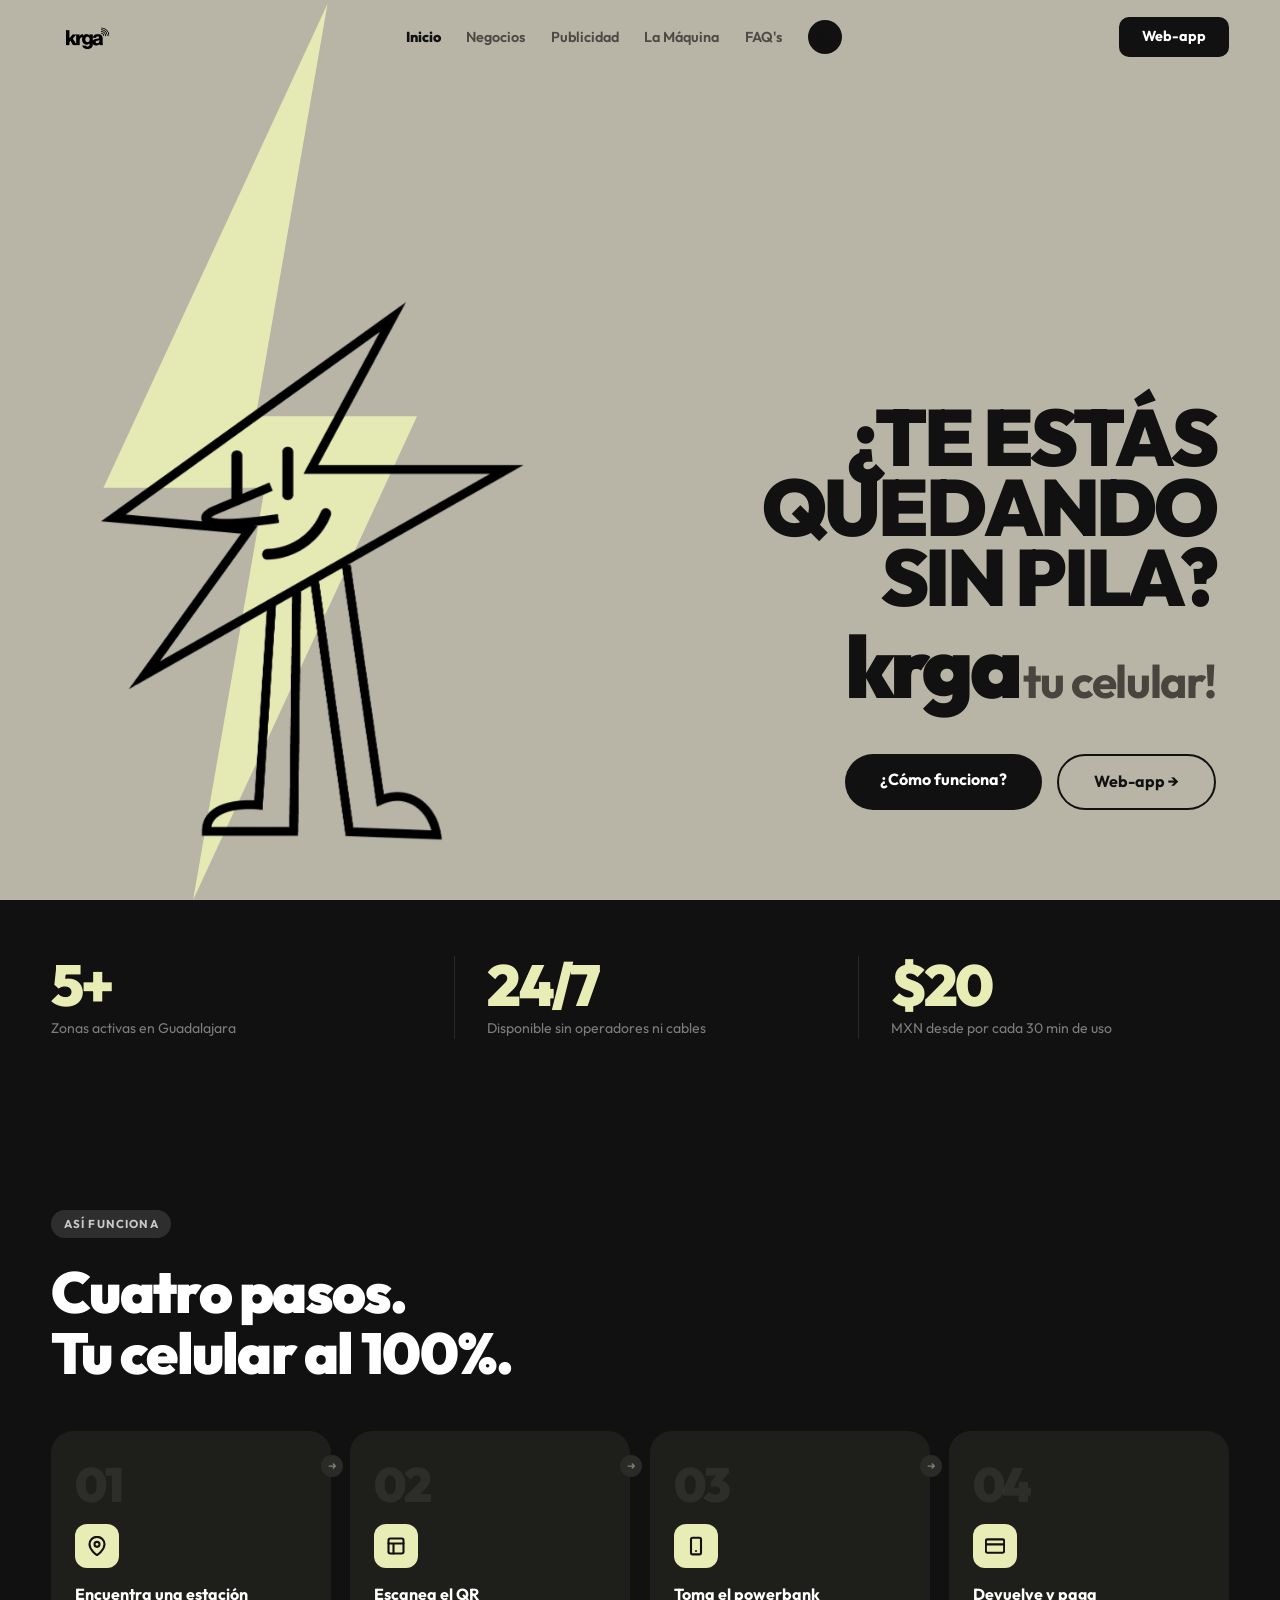
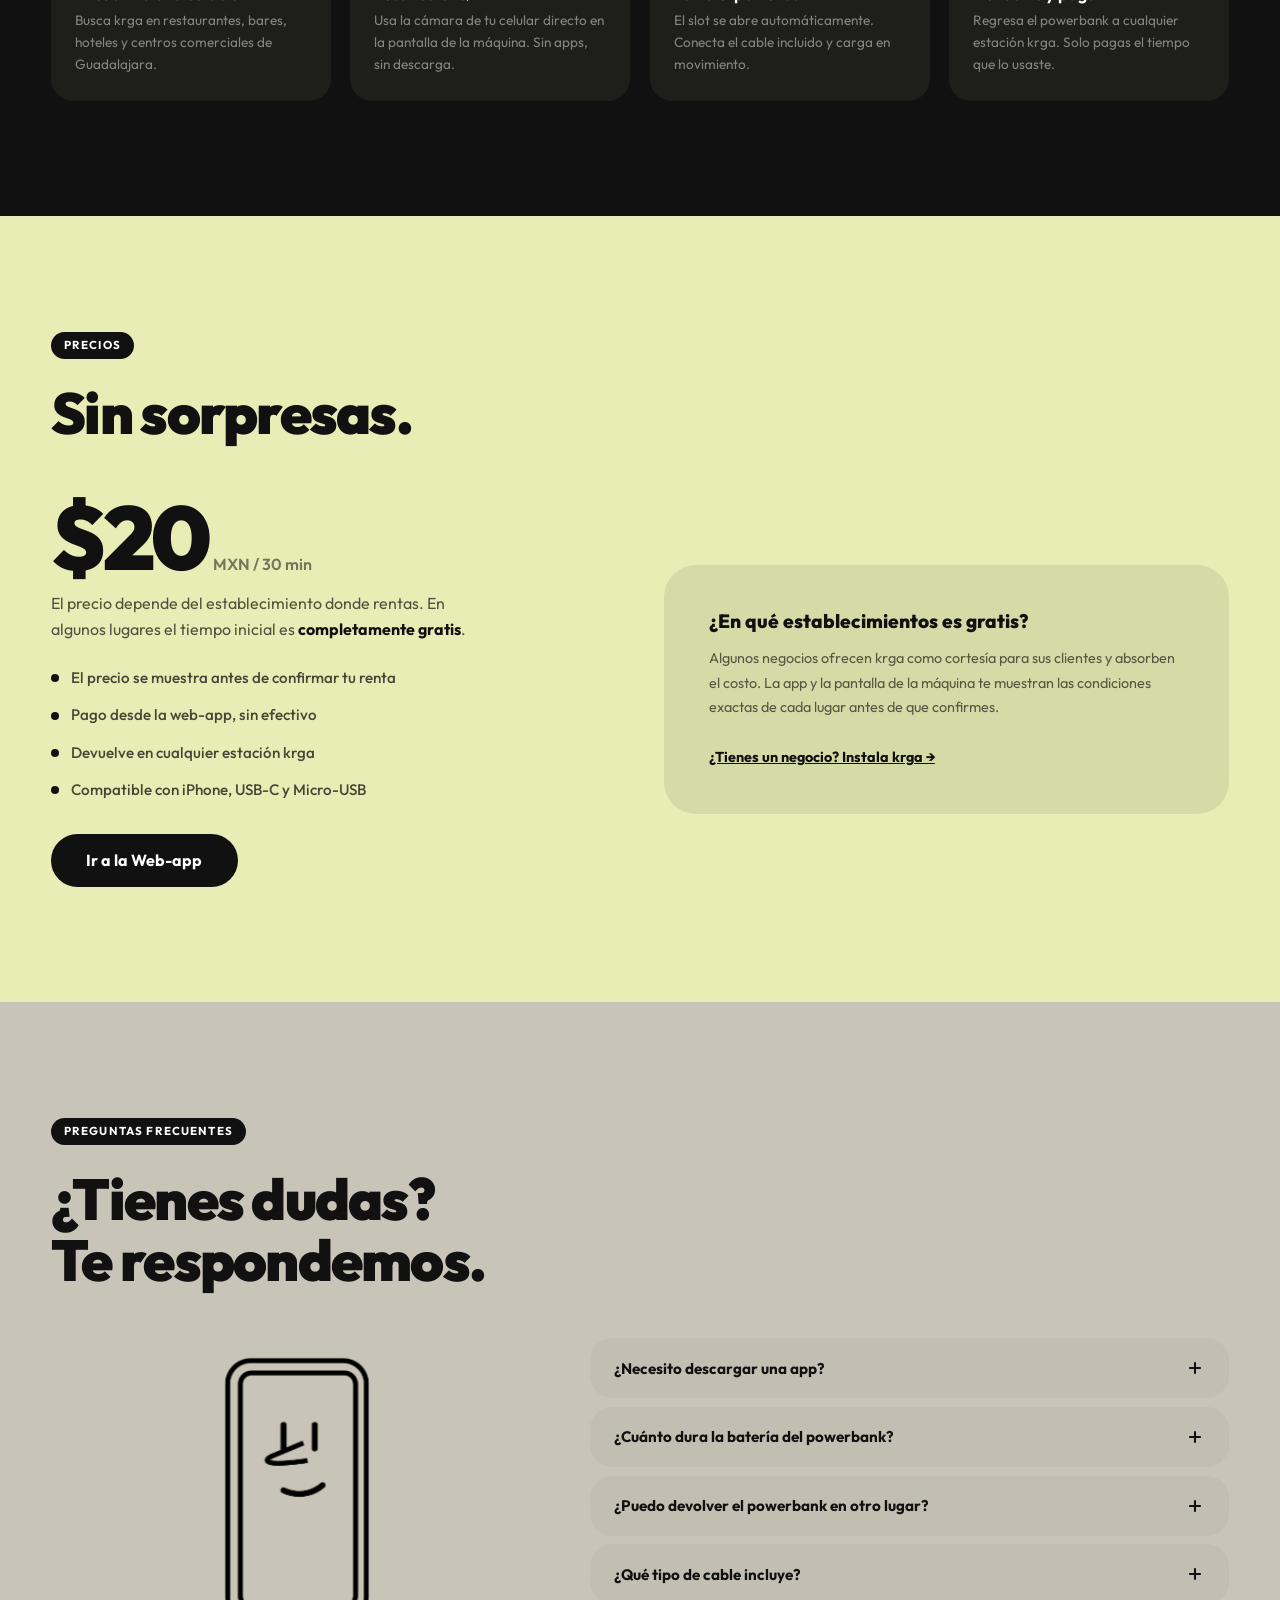
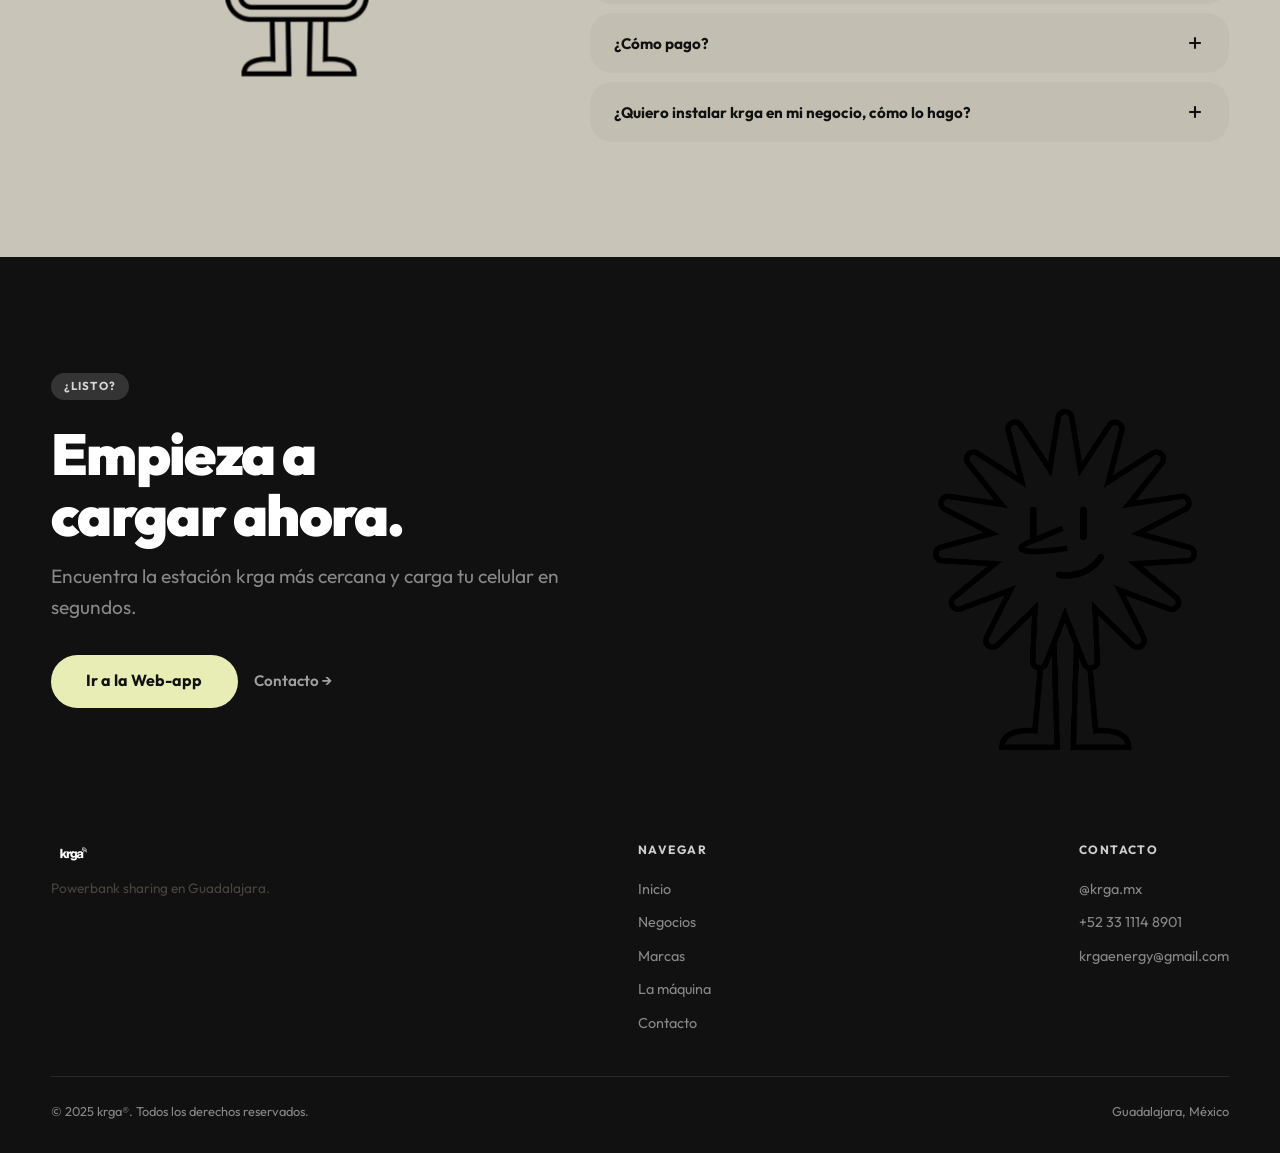
==== commit 2d59e302: "Restructura nav, nueva página FAQ's, beneficios interactivos, contraste mejorado, monitos integrados" ====
--- a/index.html
+++ b/index.html
@@ -287,13 +287,10 @@
     <ul class="nav-links">
       <li><a href="index.html" style="opacity:1;font-weight:800;">Inicio</a></li>
       <li><a href="establecimientos.html">Negocios</a></li>
-      <li><a href="#faq">FAQ's</a></li>
-      <li><a href="contacto.html">Contacto</a></li>
-      <li>
-        <a href="https://wa.me/523311148901" target="_blank" class="nav-wa" aria-label="WhatsApp">
-          <svg viewBox="0 0 24 24" width="17" height="17" fill="currentColor"><path d="M17.472 14.382c-.297-.149-1.758-.867-2.03-.967-.273-.099-.471-.148-.67.15-.197.297-.767.966-.94 1.164-.173.199-.347.223-.644.075-.297-.15-1.255-.463-2.39-1.475-.883-.788-1.48-1.761-1.653-2.059-.173-.297-.018-.458.13-.606.134-.133.298-.347.446-.52.149-.174.198-.298.298-.497.099-.198.05-.371-.025-.52-.075-.149-.669-1.612-.916-2.207-.242-.579-.487-.5-.669-.51-.173-.008-.371-.01-.57-.01-.198 0-.52.074-.792.372-.272.297-1.04 1.016-1.04 2.479 0 1.462 1.065 2.875 1.213 3.074.149.198 2.096 3.2 5.077 4.487.709.306 1.262.489 1.694.625.712.227 1.36.195 1.871.118.571-.085 1.758-.719 2.006-1.413.248-.694.248-1.289.173-1.413-.074-.124-.272-.198-.57-.347m-5.421 7.403h-.004a9.87 9.87 0 01-5.031-1.378l-.361-.214-3.741.982.998-3.648-.235-.374a9.86 9.86 0 01-1.51-5.26c.001-5.45 4.436-9.884 9.888-9.884 2.64 0 5.122 1.03 6.988 2.898a9.825 9.825 0 012.893 6.994c-.003 5.45-4.437 9.884-9.885 9.884m8.413-18.297A11.815 11.815 0 0012.05 0C5.495 0 .16 5.335.157 11.892c0 2.096.547 4.142 1.588 5.945L.057 24l6.305-1.654a11.882 11.882 0 005.683 1.448h.005c6.554 0 11.89-5.335 11.893-11.893a11.821 11.821 0 00-3.48-8.413z"/></svg>
-        </a>
-      </li>
+      <li><a href="marcas.html">Publicidad</a></li>
+      <li><a href="la-maquina.html">La Máquina</a></li>
+      <li><a href="faq.html">FAQ's</a></li>
+      <li><a href="https://wa.me/523311148901" target="_blank" class="nav-wa" aria-label="WhatsApp"><svg viewBox="0 0 24 24" width="17" height="17" fill="currentColor"><path d="M17.472 14.382c-.297-.149-1.758-.867-2.03-.967-.273-.099-.471-.148-.67.15-.197.297-.767.966-.94 1.164-.173.199-.347.223-.644.075-.297-.15-1.255-.463-2.39-1.475-.883-.788-1.48-1.761-1.653-2.059-.173-.297-.018-.458.13-.606.134-.133.298-.347.446-.52.149-.174.198-.298.298-.497.099-.198.05-.371-.025-.52-.075-.149-.669-1.612-.916-2.207-.242-.579-.487-.5-.669-.51-.173-.008-.371-.01-.57-.01-.198 0-.52.074-.792.372-.272.297-1.04 1.016-1.04 2.479 0 1.462 1.065 2.875 1.213 3.074.149.198 2.096 3.2 5.077 4.487.709.306 1.262.489 1.694.625.712.227 1.36.195 1.871.118.571-.085 1.758-.719 2.006-1.413.248-.694.248-1.289.173-1.413-.074-.124-.272-.198-.57-.347m-5.421 7.403h-.004a9.87 9.87 0 01-5.031-1.378l-.361-.214-3.741.982.998-3.648-.235-.374a9.86 9.86 0 01-1.51-5.26c.001-5.45 4.436-9.884 9.888-9.884 2.64 0 5.122 1.03 6.988 2.898a9.825 9.825 0 012.893 6.994c-.003 5.45-4.437 9.884-9.885 9.884m8.413-18.297A11.815 11.815 0 0012.05 0C5.495 0 .16 5.335.157 11.892c0 2.096.547 4.142 1.588 5.945L.057 24l6.305-1.654a11.882 11.882 0 005.683 1.448h.005c6.554 0 11.89-5.335 11.893-11.893a11.821 11.821 0 00-3.48-8.413z"/></svg></a></li>
     </ul>
     <a href="#" class="nav-webapp">Web-app</a>
     <button class="hamburger" id="hamburger" aria-label="Menú">
@@ -302,10 +299,11 @@
   </div>
 </nav>
 <div class="mobile-menu" id="mobileMenu">
-  <a href="index.html"           onclick="closeMobile()">Inicio</a>
+  <a href="index.html"            onclick="closeMobile()">Inicio</a>
   <a href="establecimientos.html" onclick="closeMobile()">Negocios</a>
-  <a href="#faq"                  onclick="closeMobile()">FAQ's</a>
-  <a href="contacto.html"         onclick="closeMobile()">Contacto</a>
+  <a href="marcas.html"           onclick="closeMobile()">Publicidad</a>
+  <a href="la-maquina.html"       onclick="closeMobile()">La Máquina</a>
+  <a href="faq.html"              onclick="closeMobile()">FAQ's</a>
   <a href="https://wa.me/523311148901" target="_blank" onclick="closeMobile()">WhatsApp</a>
   <a href="#" onclick="closeMobile()" style="background:var(--black);color:#fff;padding:0.6em 2em;border-radius:10px;margin-top:1rem;">Web-app</a>
 </div>
--- a/styles.css
+++ b/styles.css
@@ -9,7 +9,7 @@
   --lime:       #E8EDB5;
   --black:      #111111;
   --white:      #FFFFFF;
-  --muted:      #5A594F;
+  --muted:      #47453D;
   --dark-bg:    #151512;
   --dark-card:  #1E1E1B;
   --dark-card2: #252520;
@@ -130,7 +130,7 @@
 }
 .nav-logo img { height: 42px; }
 .nav-links {
-  display: flex; gap: 2.2rem; align-items: center;
+  display: flex; gap: 1.6rem; align-items: center;
 }
 .nav-links a {
   font-size: 0.9rem; font-weight: 600;
@@ -419,6 +419,45 @@
   font-size: 0.8rem;
 }
 
+/* ─── BENEFIT FLIP CARDS ─────────────────────────────── */
+.benefit-flip {
+  background: var(--taupe-card);
+  border-radius: var(--r-lg);
+  padding: 2rem 1.75rem;
+  transition: background .3s, transform .25s, box-shadow .25s;
+  cursor: default;
+}
+.benefit-flip:hover {
+  background: var(--black);
+  transform: translateY(-6px);
+  box-shadow: 0 24px 60px rgba(0,0,0,.2);
+}
+.benefit-flip .bc-icon {
+  width: 44px; height: 44px;
+  background: var(--black);
+  border-radius: 12px;
+  display: flex; align-items: center; justify-content: center;
+  margin-bottom: 1.25rem;
+  transition: background .3s;
+}
+.benefit-flip:hover .bc-icon { background: var(--lime); }
+.benefit-flip .bc-icon svg { fill: var(--lime); width: 22px; height: 22px; transition: fill .3s; }
+.benefit-flip:hover .bc-icon svg { fill: var(--black); }
+.benefit-flip h3 { color: var(--black); transition: color .3s; font-size: 1rem; font-weight: 800; margin-bottom: 0.5rem; }
+.benefit-flip:hover h3 { color: var(--white); }
+.benefit-flip .flip-desc {
+  max-height: 0; overflow: hidden; opacity: 0;
+  font-size: 0.85rem; color: rgba(255,255,255,.6);
+  line-height: 1.6; margin-top: 0;
+  transition: max-height .35s ease, opacity .3s ease, margin-top .3s ease;
+}
+.benefit-flip:hover .flip-desc {
+  max-height: 120px; opacity: 1; margin-top: 0.75rem;
+}
+@media (max-width: 960px) {
+  .benefit-flip .flip-desc { max-height: none; opacity: 1; margin-top: 0.5rem; color: var(--muted); }
+}
+
 /* ─── RESPONSIVE ──────────────────────────────────────── */
 @media (max-width: 960px) {
   .two-col { grid-template-columns: 1fr !important; }
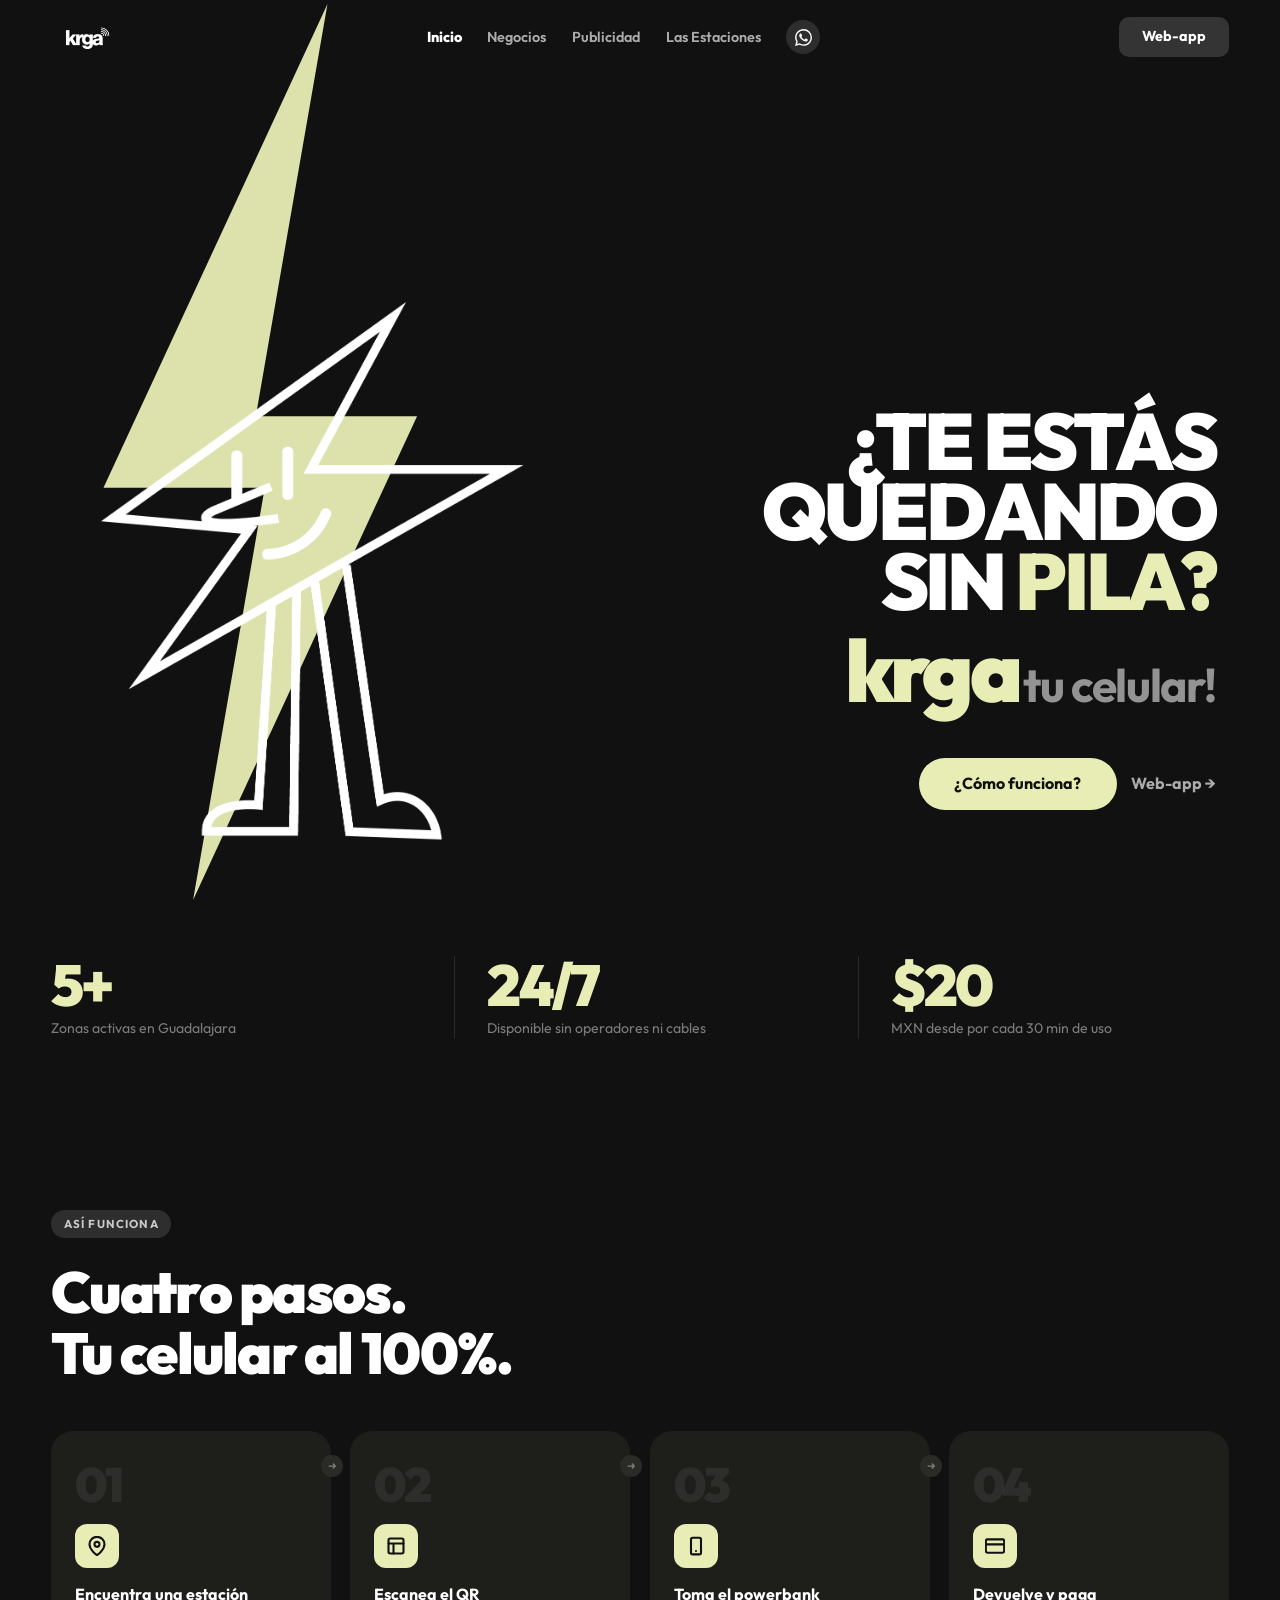
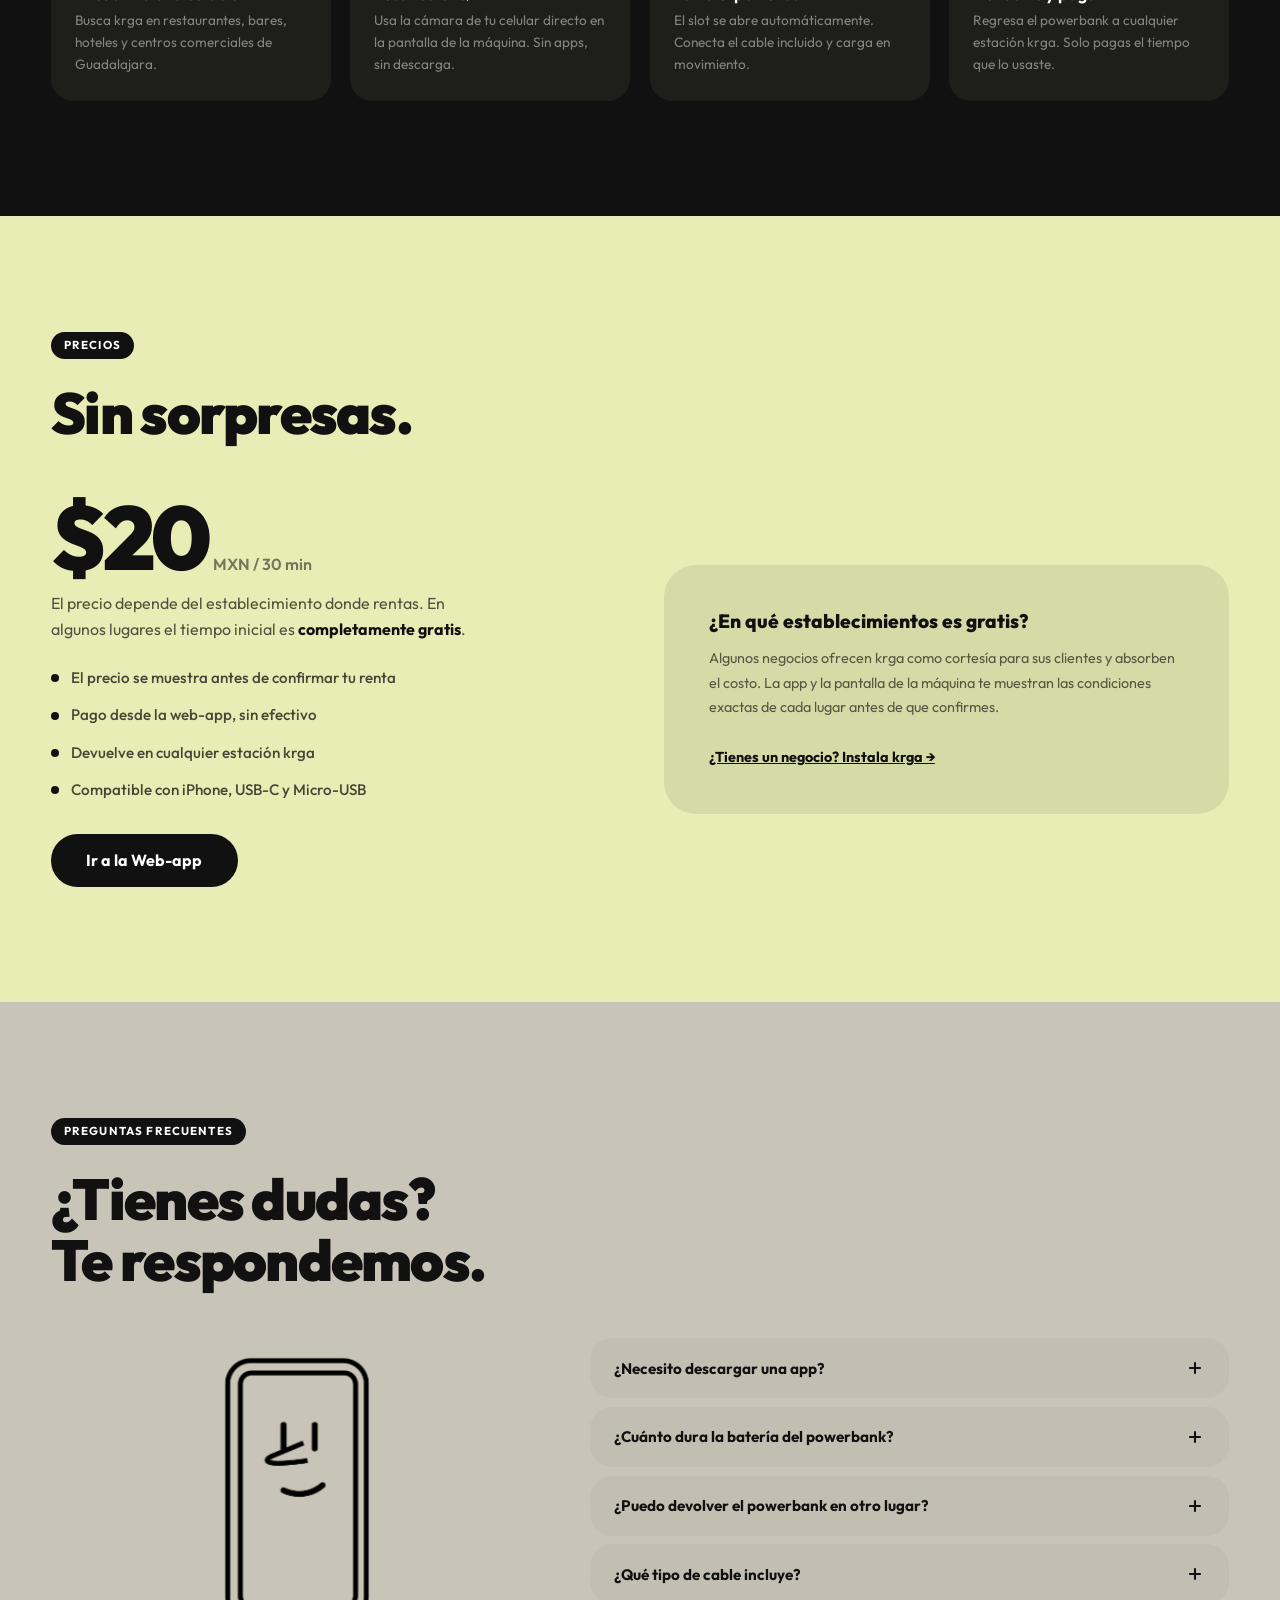
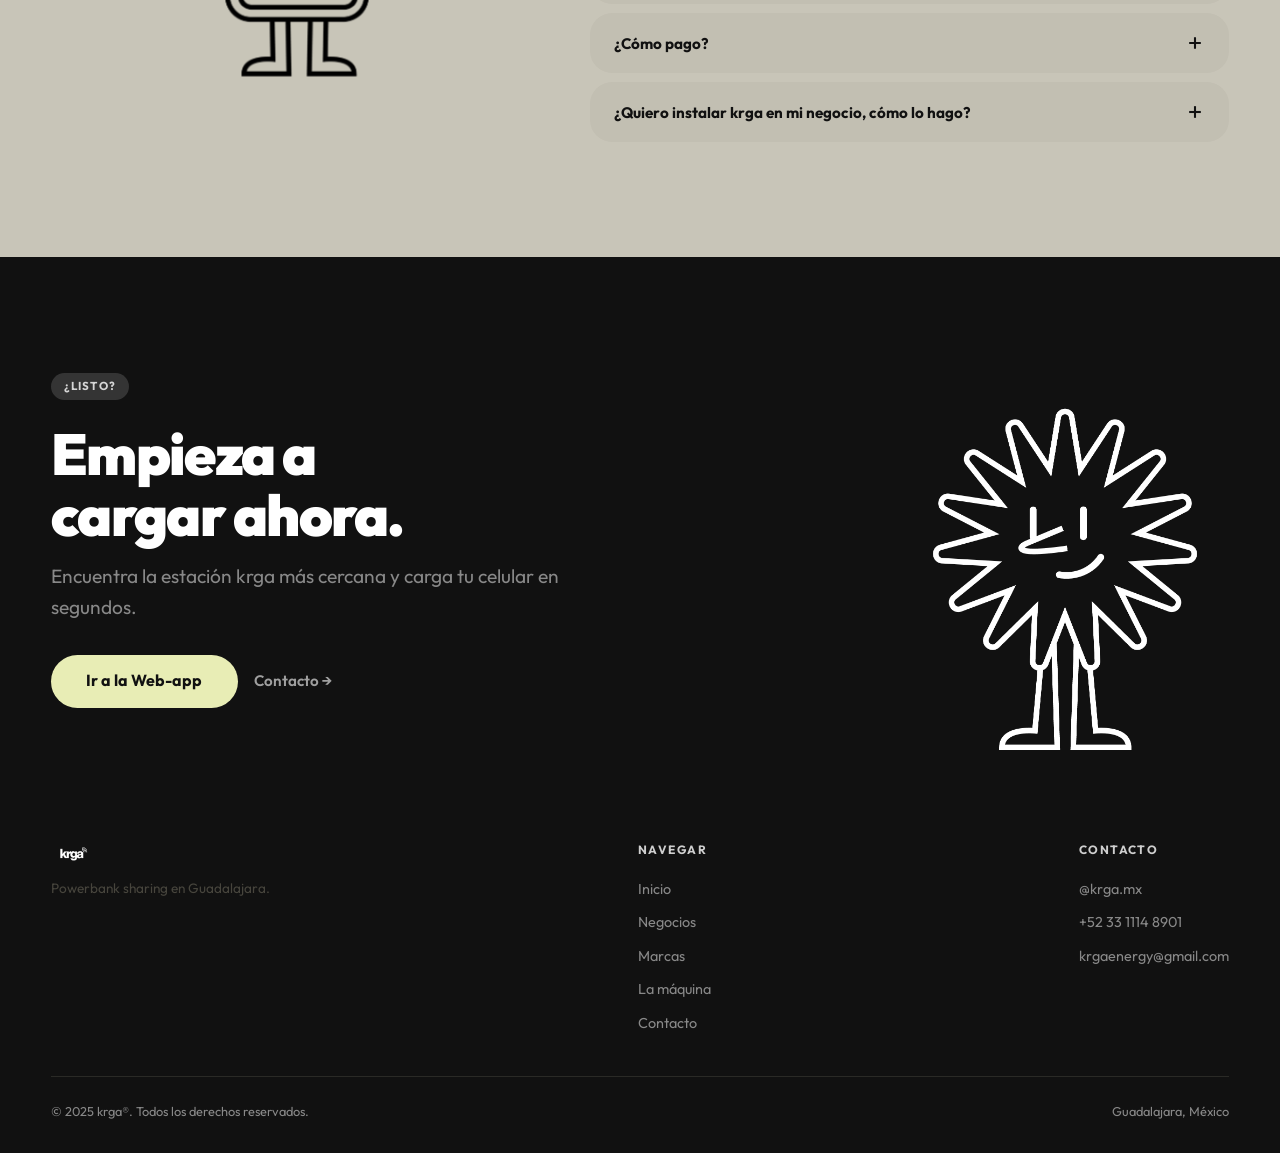
==== commit ab597f66: "Nav updates, tooltip icons, and Web-app link across all pages - Rename "La Máquina" → "Las Estacione" ====
--- a/index.html
+++ b/index.html
@@ -9,10 +9,15 @@
 /* ─── HERO ─────────────────────────────────────────── */
 #hero {
   min-height: 100dvh;
-  background: var(--taupe);
+  background: var(--black);
   position: relative; overflow: hidden;
   display: flex; align-items: stretch;
 }
+/* Nav transparent on dark hero, taupe when scrolled */
+#nav:not(.scrolled) .nav-links a { color: var(--white) !important; }
+#nav:not(.scrolled) .nav-logo img { filter: invert(1); }
+#nav:not(.scrolled) .nav-webapp { background: rgba(255,255,255,.15) !important; color: var(--white) !important; }
+#nav:not(.scrolled) .nav-wa { background: rgba(255,255,255,.12) !important; }
 .hero-grid {
   display: grid;
   grid-template-columns: 1fr 1fr;
@@ -56,10 +61,11 @@
   font-weight: 900;
   letter-spacing: -0.04em;
   line-height: 0.88;
-  color: var(--black);
+  color: var(--white);
   text-transform: uppercase;
   margin-bottom: 0.65rem;
 }
+.hero-accent { color: var(--lime); }
 .hero-brand-line {
   display: flex; align-items: baseline; justify-content: flex-end;
   gap: 0.28em; flex-wrap: wrap;
@@ -67,12 +73,12 @@
 .hero-brand {
   font-size: clamp(3rem, 6.8vw, 6.8rem);
   font-weight: 900; letter-spacing: -0.05em; line-height: 1;
-  color: var(--black);
+  color: var(--lime);
 }
 .hero-tagline {
   font-size: clamp(1.7rem, 3.6vw, 3.8rem);
   font-weight: 700; letter-spacing: -0.03em;
-  color: var(--muted);
+  color: rgba(255,255,255,.55);
 }
 .hero-ctas {
   display: flex; gap: 0.9rem; flex-wrap: wrap;
@@ -288,11 +294,10 @@
       <li><a href="index.html" style="opacity:1;font-weight:800;">Inicio</a></li>
       <li><a href="establecimientos.html">Negocios</a></li>
       <li><a href="marcas.html">Publicidad</a></li>
-      <li><a href="la-maquina.html">La Máquina</a></li>
-      <li><a href="faq.html">FAQ's</a></li>
+      <li><a href="la-maquina.html">Las Estaciones</a></li>
       <li><a href="https://wa.me/523311148901" target="_blank" class="nav-wa" aria-label="WhatsApp"><svg viewBox="0 0 24 24" width="17" height="17" fill="currentColor"><path d="M17.472 14.382c-.297-.149-1.758-.867-2.03-.967-.273-.099-.471-.148-.67.15-.197.297-.767.966-.94 1.164-.173.199-.347.223-.644.075-.297-.15-1.255-.463-2.39-1.475-.883-.788-1.48-1.761-1.653-2.059-.173-.297-.018-.458.13-.606.134-.133.298-.347.446-.52.149-.174.198-.298.298-.497.099-.198.05-.371-.025-.52-.075-.149-.669-1.612-.916-2.207-.242-.579-.487-.5-.669-.51-.173-.008-.371-.01-.57-.01-.198 0-.52.074-.792.372-.272.297-1.04 1.016-1.04 2.479 0 1.462 1.065 2.875 1.213 3.074.149.198 2.096 3.2 5.077 4.487.709.306 1.262.489 1.694.625.712.227 1.36.195 1.871.118.571-.085 1.758-.719 2.006-1.413.248-.694.248-1.289.173-1.413-.074-.124-.272-.198-.57-.347m-5.421 7.403h-.004a9.87 9.87 0 01-5.031-1.378l-.361-.214-3.741.982.998-3.648-.235-.374a9.86 9.86 0 01-1.51-5.26c.001-5.45 4.436-9.884 9.888-9.884 2.64 0 5.122 1.03 6.988 2.898a9.825 9.825 0 012.893 6.994c-.003 5.45-4.437 9.884-9.885 9.884m8.413-18.297A11.815 11.815 0 0012.05 0C5.495 0 .16 5.335.157 11.892c0 2.096.547 4.142 1.588 5.945L.057 24l6.305-1.654a11.882 11.882 0 005.683 1.448h.005c6.554 0 11.89-5.335 11.893-11.893a11.821 11.821 0 00-3.48-8.413z"/></svg></a></li>
     </ul>
-    <a href="#" class="nav-webapp">Web-app</a>
+    <a href="https://webapp.krga.mx/home/map" target="_blank" class="nav-webapp">Web-app</a>
     <button class="hamburger" id="hamburger" aria-label="Menú">
       <span></span><span></span><span></span>
     </button>
@@ -302,10 +307,10 @@
   <a href="index.html"            onclick="closeMobile()">Inicio</a>
   <a href="establecimientos.html" onclick="closeMobile()">Negocios</a>
   <a href="marcas.html"           onclick="closeMobile()">Publicidad</a>
-  <a href="la-maquina.html"       onclick="closeMobile()">La Máquina</a>
+  <a href="la-maquina.html"       onclick="closeMobile()">Las Estaciones</a>
   <a href="faq.html"              onclick="closeMobile()">FAQ's</a>
   <a href="https://wa.me/523311148901" target="_blank" onclick="closeMobile()">WhatsApp</a>
-  <a href="#" onclick="closeMobile()" style="background:var(--black);color:#fff;padding:0.6em 2em;border-radius:10px;margin-top:1rem;">Web-app</a>
+  <a href="https://webapp.krga.mx/home/map" target="_blank" onclick="closeMobile()" style="background:var(--black);color:#fff;padding:0.6em 2em;border-radius:10px;margin-top:1rem;">Web-app</a>
 </div>
 
 <!-- ══ HERO ══ -->
@@ -317,19 +322,19 @@
       <svg class="hero-bolt-bg" viewBox="0 0 300 500" fill="none" xmlns="http://www.w3.org/2000/svg" aria-hidden="true">
         <polygon points="190,0 65,270 155,270 115,500 240,230 150,230" fill="#E8EDB5" opacity="0.95"/>
       </svg>
-      <img src="assets/monito-bolt.png" alt="Personaje krga con rayo">
+      <img src="assets/monito-bolt.png" alt="Personaje krga con rayo" style="filter:invert(1);">
     </div>
 
     <div class="hero-right">
       <div class="reveal">
-        <h1 class="hero-q">¿TE ESTÁS<br>QUEDANDO<br>SIN PILA?</h1>
+        <h1 class="hero-q">¿TE ESTÁS<br>QUEDANDO<br>SIN <span class="hero-accent">PILA?</span></h1>
         <div class="hero-brand-line">
           <span class="hero-brand">krga</span>
           <span class="hero-tagline">tu celular!</span>
         </div>
         <div class="hero-ctas">
-          <a href="#como-funciona" class="btn-primary">¿Cómo funciona?</a>
-          <a href="#" class="btn-outline">Web-app →</a>
+          <a href="#como-funciona" class="btn-primary-lime">¿Cómo funciona?</a>
+          <a href="https://webapp.krga.mx/home/map" target="_blank" style="color:rgba(255,255,255,.65);font-weight:700;font-size:1rem;align-self:center;">Web-app →</a>
         </div>
       </div>
     </div>
@@ -542,7 +547,7 @@
         </div>
       </div>
       <div class="cta-monito reveal">
-        <img src="assets/monito-sun.png" alt="Personaje krga">
+        <img src="assets/monito-sun.png" alt="Personaje krga" style="filter:invert(1);">
       </div>
     </div>
   </div>
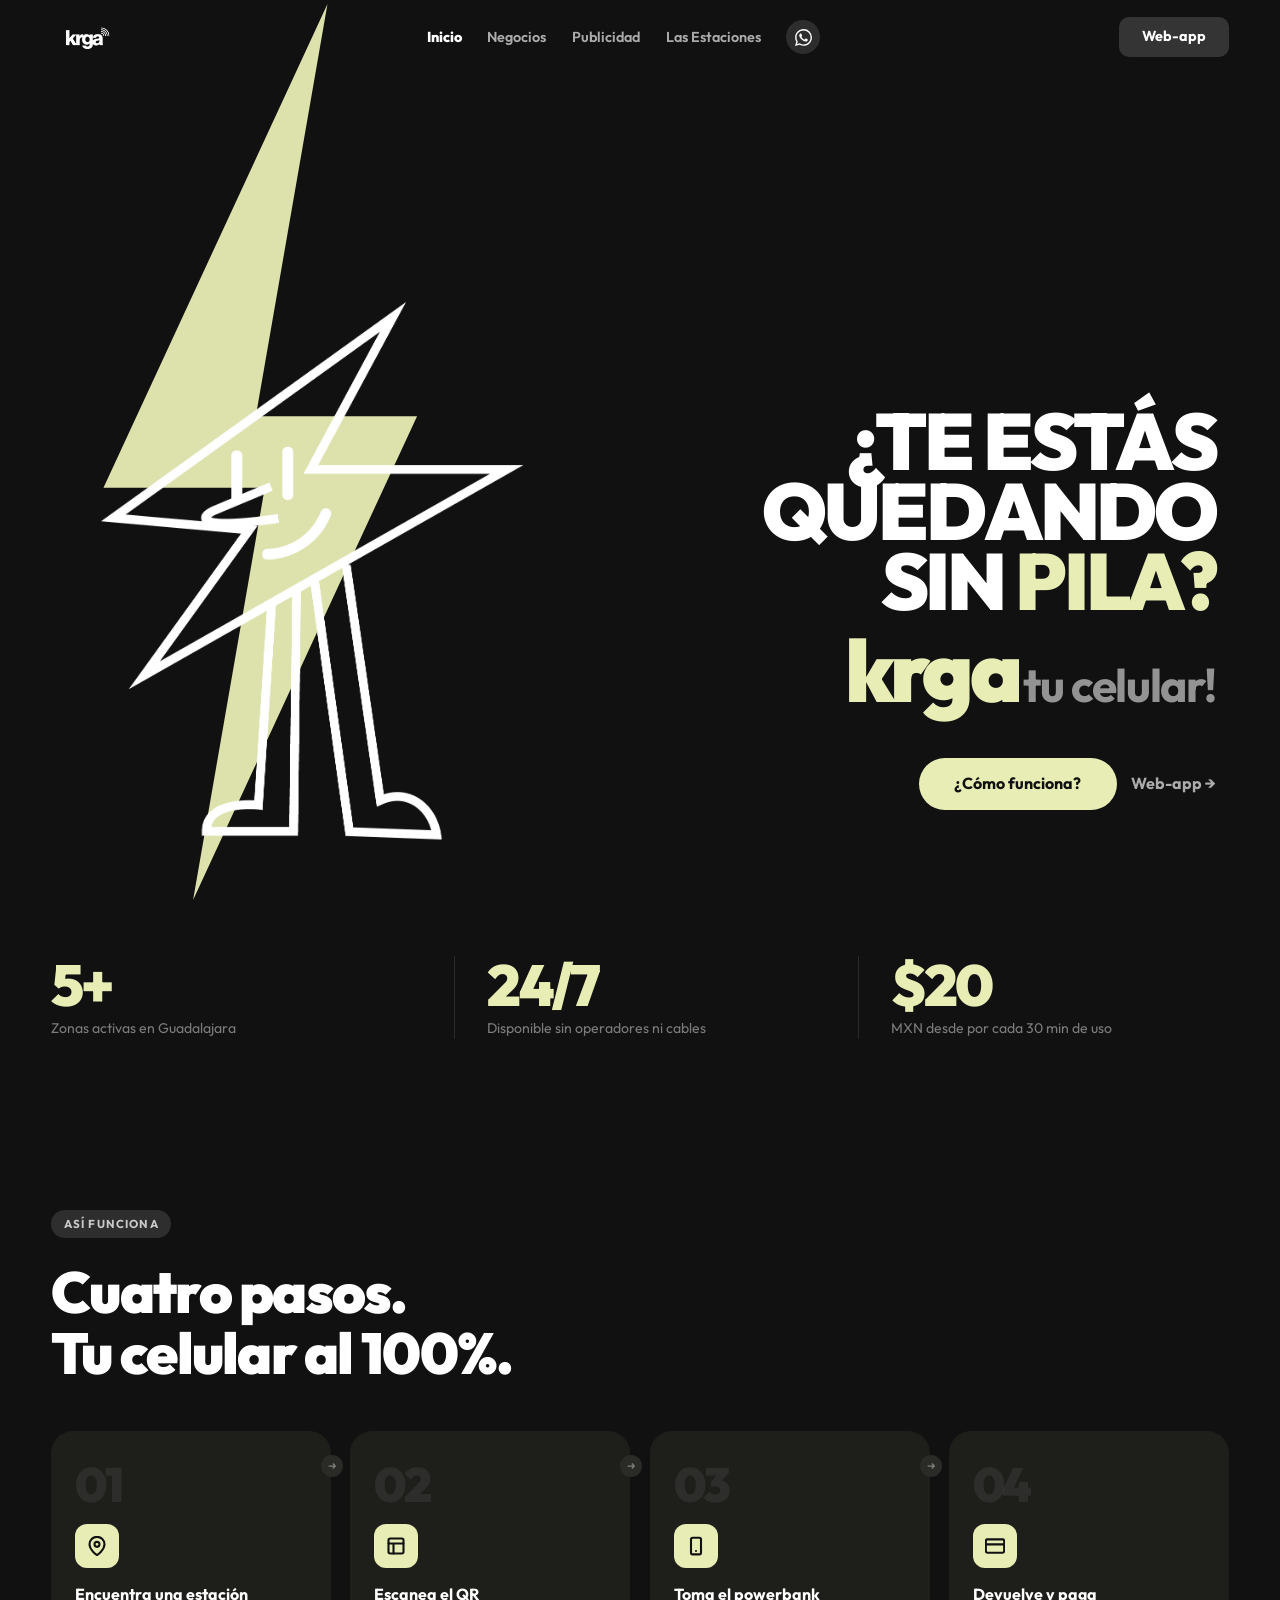
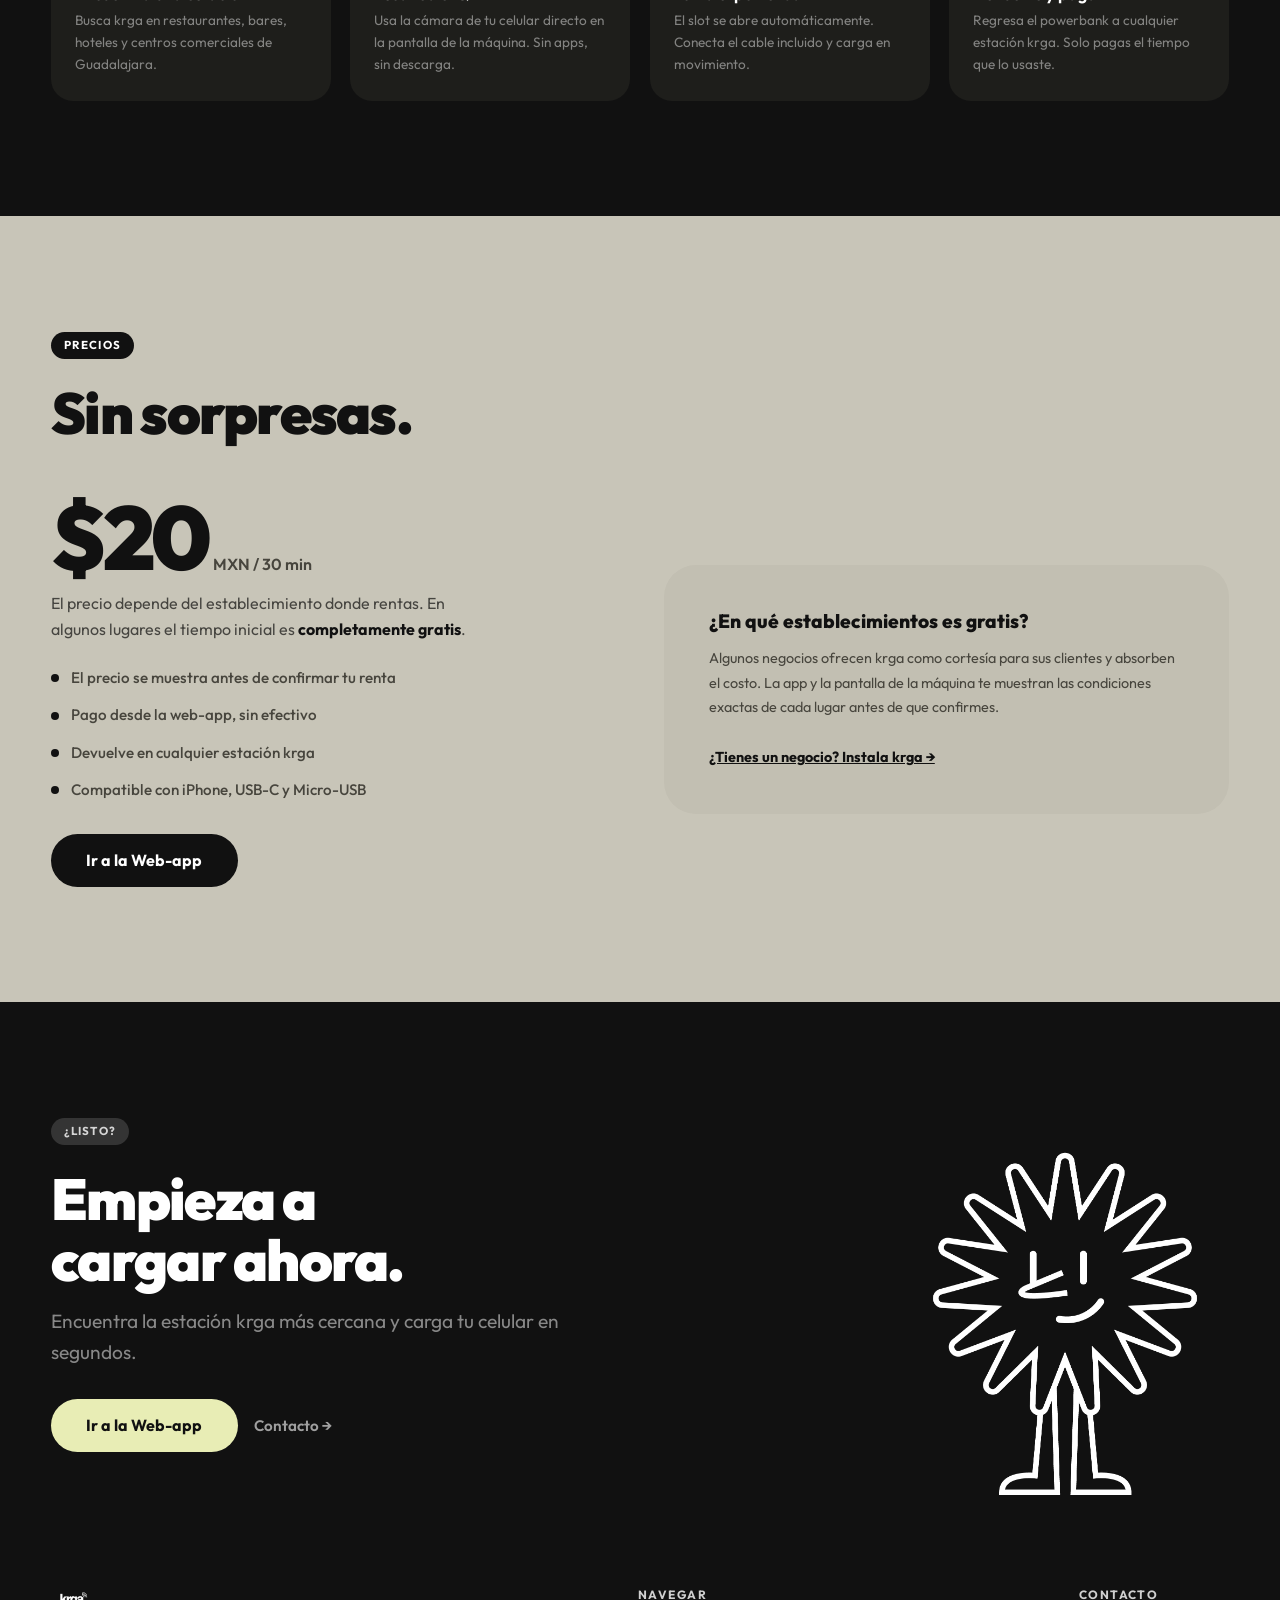
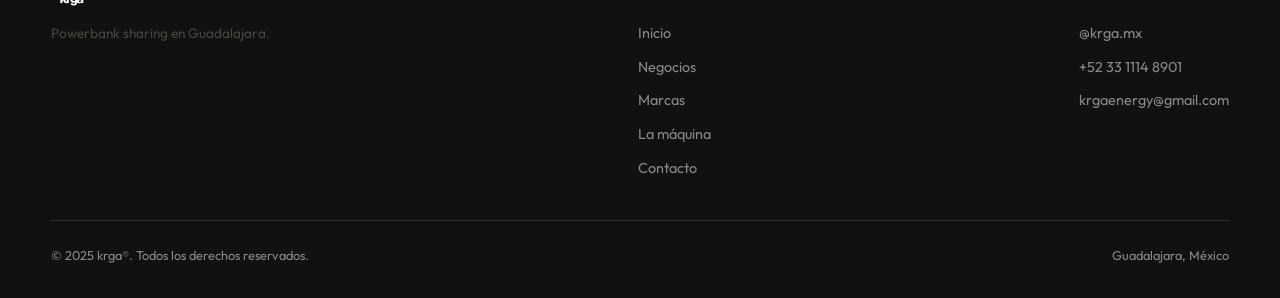
==== commit b9bf2782: "Homologate colors and remove duplicate content across pages Color consistency: - index.html: Replace" ====
--- a/index.html
+++ b/index.html
@@ -152,9 +152,9 @@
   z-index: 2;
 }
 
-/* ─── PRECIO (lime band) ─────────────────────────────── */
+/* ─── PRECIO ─────────────────────────────────────────── */
 #precios {
-  background: var(--lime);
+  background: var(--taupe-lt);
   padding: var(--section-pad) 0;
 }
 #precios .tag { background: var(--black); color: var(--white); }
@@ -175,70 +175,26 @@
   font-weight: 900; letter-spacing: -0.05em; line-height: 1;
   color: var(--black);
 }
-.precio-unit { font-size: 1rem; font-weight: 600; color: rgba(0,0,0,.5); }
+.precio-unit { font-size: 1rem; font-weight: 600; color: var(--muted); }
 .precio-details {
   display: flex; flex-direction: column; gap: 0.8rem;
   margin-top: 1.5rem;
 }
 .precio-detail {
   display: flex; align-items: center; gap: 0.75rem;
-  font-size: 0.95rem; color: rgba(0,0,0,.7); font-weight: 500;
+  font-size: 0.95rem; color: var(--muted); font-weight: 500;
 }
 .precio-dot {
   width: 8px; height: 8px; border-radius: 50%;
   background: var(--black); flex-shrink: 0;
 }
 .precio-note-card {
-  background: rgba(0,0,0,.08);
+  background: var(--taupe-card);
   border-radius: var(--r-lg);
   padding: clamp(2rem, 4vw, 2.8rem);
 }
 .precio-note-card h3 { font-size: 1.2rem; font-weight: 800; color: var(--black); margin-bottom: 0.75rem; }
-.precio-note-card p { font-size: 0.9rem; color: rgba(0,0,0,.6); line-height: 1.7; margin-bottom: 1.5rem; }
-
-/* ─── FAQ ─────────────────────────────────────────────── */
-#faq {
-  padding: var(--section-pad) 0;
-  background: var(--taupe-lt);
-}
-.faq-grid {
-  display: grid;
-  grid-template-columns: 1fr 1.3fr;
-  gap: var(--gap);
-  align-items: start;
-  margin-top: 3rem;
-}
-.faq-visual {
-  position: sticky; top: 110px;
-  display: flex; align-items: flex-end; justify-content: center;
-}
-.faq-visual img {
-  height: clamp(200px, 28vw, 360px); width: auto;
-}
-.faq-list {
-  display: flex; flex-direction: column; gap: 0.55rem;
-}
-.faq-item {
-  background: var(--taupe-card);
-  border-radius: var(--r-md); overflow: hidden;
-}
-.faq-q {
-  width: 100%; text-align: left;
-  background: none; border: none; cursor: pointer;
-  padding: 1.25rem 1.5rem;
-  display: flex; align-items: center; justify-content: space-between;
-  gap: 1rem; font-family: inherit;
-  font-size: 0.95rem; font-weight: 700; color: var(--black);
-}
-.faq-q svg { flex-shrink: 0; transition: transform .3s; }
-.faq-item.open .faq-q svg { transform: rotate(45deg); }
-.faq-a {
-  max-height: 0; overflow: hidden;
-  transition: max-height .35s ease, padding .3s ease;
-  font-size: 0.88rem; color: var(--muted); line-height: 1.7;
-  padding: 0 1.5rem;
-}
-.faq-item.open .faq-a { max-height: 200px; padding: 0 1.5rem 1.3rem; }
+.precio-note-card p { font-size: 0.9rem; color: var(--muted); line-height: 1.7; margin-bottom: 1.5rem; }
 
 /* ─── CTA FINAL ───────────────────────────────────────── */
 #cta-final {
@@ -272,8 +228,6 @@
   .steps-grid { grid-template-columns: repeat(2,1fr); }
   .step-arrow { display: none; }
   .precio-grid { grid-template-columns: 1fr; }
-  .faq-grid { grid-template-columns: 1fr; }
-  .faq-visual { display: none; }
   .cta-inner { grid-template-columns: 1fr; }
   .cta-monito { justify-content: center; }
 }
@@ -452,82 +406,13 @@
           <div class="precio-detail"><span class="precio-dot"></span>Compatible con iPhone, USB-C y Micro-USB</div>
         </div>
         <div style="margin-top:2rem;">
-          <a href="#" class="btn-primary">Ir a la Web-app</a>
+          <a href="https://webapp.krga.mx/home/map" target="_blank" class="btn-primary">Ir a la Web-app</a>
         </div>
       </div>
       <div class="precio-note-card reveal" style="transition-delay:.1s;">
         <h3>¿En qué establecimientos es gratis?</h3>
         <p>Algunos negocios ofrecen krga como cortesía para sus clientes y absorben el costo. La app y la pantalla de la máquina te muestran las condiciones exactas de cada lugar antes de que confirmes.</p>
         <a href="establecimientos.html" style="font-size:0.9rem;font-weight:700;color:var(--black);text-decoration:underline;">¿Tienes un negocio? Instala krga →</a>
-      </div>
-    </div>
-  </div>
-</section>
-
-<!-- ══ FAQ ══ -->
-<section id="faq">
-  <div class="container">
-    <div class="reveal">
-      <span class="tag">Preguntas frecuentes</span>
-      <h2>¿Tienes dudas?<br>Te respondemos.</h2>
-    </div>
-
-    <div class="faq-grid">
-
-      <div class="faq-visual reveal">
-        <img src="assets/monito-phone.png" alt="Personaje usando krga">
-      </div>
-
-      <div class="faq-list">
-
-        <div class="faq-item reveal">
-          <button class="faq-q">
-            ¿Necesito descargar una app?
-            <svg viewBox="0 0 24 24" width="20" height="20" fill="none" stroke="currentColor" stroke-width="2.5"><line x1="12" y1="5" x2="12" y2="19"/><line x1="5" y1="12" x2="19" y2="12"/></svg>
-          </button>
-          <div class="faq-a">No. Solo necesitas escanear el QR en la pantalla de la máquina con la cámara de tu celular. No hace falta descargar nada.</div>
-        </div>
-
-        <div class="faq-item reveal">
-          <button class="faq-q">
-            ¿Cuánto dura la batería del powerbank?
-            <svg viewBox="0 0 24 24" width="20" height="20" fill="none" stroke="currentColor" stroke-width="2.5"><line x1="12" y1="5" x2="12" y2="19"/><line x1="5" y1="12" x2="19" y2="12"/></svg>
-          </button>
-          <div class="faq-a">Nuestros powerbanks tienen capacidad para cargar un celular completo. El tiempo exacto depende del modelo de tu celular y tu nivel de batería al momento.</div>
-        </div>
-
-        <div class="faq-item reveal">
-          <button class="faq-q">
-            ¿Puedo devolver el powerbank en otro lugar?
-            <svg viewBox="0 0 24 24" width="20" height="20" fill="none" stroke="currentColor" stroke-width="2.5"><line x1="12" y1="5" x2="12" y2="19"/><line x1="5" y1="12" x2="19" y2="12"/></svg>
-          </button>
-          <div class="faq-a">Sí. Puedes devolver el powerbank en cualquier estación krga en Guadalajara. No tienes que regresar al mismo lugar donde lo rentaste.</div>
-        </div>
-
-        <div class="faq-item reveal">
-          <button class="faq-q">
-            ¿Qué tipo de cable incluye?
-            <svg viewBox="0 0 24 24" width="20" height="20" fill="none" stroke="currentColor" stroke-width="2.5"><line x1="12" y1="5" x2="12" y2="19"/><line x1="5" y1="12" x2="19" y2="12"/></svg>
-          </button>
-          <div class="faq-a">Cada powerbank krga incluye cable Lightning (iPhone), USB-C y Micro-USB. Compatible con prácticamente todos los celulares del mercado.</div>
-        </div>
-
-        <div class="faq-item reveal">
-          <button class="faq-q">
-            ¿Cómo pago?
-            <svg viewBox="0 0 24 24" width="20" height="20" fill="none" stroke="currentColor" stroke-width="2.5"><line x1="12" y1="5" x2="12" y2="19"/><line x1="5" y1="12" x2="19" y2="12"/></svg>
-          </button>
-          <div class="faq-a">El pago se realiza desde la web-app con tarjeta. En establecimientos donde el servicio es gratuito, no necesitas pagar nada.</div>
-        </div>
-
-        <div class="faq-item reveal">
-          <button class="faq-q">
-            ¿Quiero instalar krga en mi negocio, cómo lo hago?
-            <svg viewBox="0 0 24 24" width="20" height="20" fill="none" stroke="currentColor" stroke-width="2.5"><line x1="12" y1="5" x2="12" y2="19"/><line x1="5" y1="12" x2="19" y2="12"/></svg>
-          </button>
-          <div class="faq-a">Contáctanos por WhatsApp o visita la sección Negocios. Te explicamos los modelos disponibles y hacemos la instalación sin obra ni inversión de tu parte.</div>
-        </div>
-
       </div>
     </div>
   </div>
@@ -542,7 +427,7 @@
         <h2>Empieza a<br>cargar ahora.</h2>
         <p class="lead">Encuentra la estación krga más cercana y carga tu celular en segundos.</p>
         <div style="display:flex;gap:1rem;flex-wrap:wrap;margin-top:2rem;">
-          <a href="#" class="btn-primary-lime">Ir a la Web-app</a>
+          <a href="https://webapp.krga.mx/home/map" target="_blank" class="btn-primary-lime">Ir a la Web-app</a>
           <a href="contacto.html" style="color:rgba(255,255,255,.6);font-weight:600;font-size:0.95rem;align-self:center;">Contacto →</a>
         </div>
       </div>
@@ -600,14 +485,6 @@
 }, { threshold: 0.1 });
 document.querySelectorAll('.reveal').forEach(el => observer.observe(el));
 
-document.querySelectorAll('.faq-q').forEach(btn => {
-  btn.addEventListener('click', () => {
-    const item = btn.closest('.faq-item');
-    const isOpen = item.classList.contains('open');
-    document.querySelectorAll('.faq-item.open').forEach(i => i.classList.remove('open'));
-    if (!isOpen) item.classList.add('open');
-  });
-});
 </script>
 </body>
 </html>
